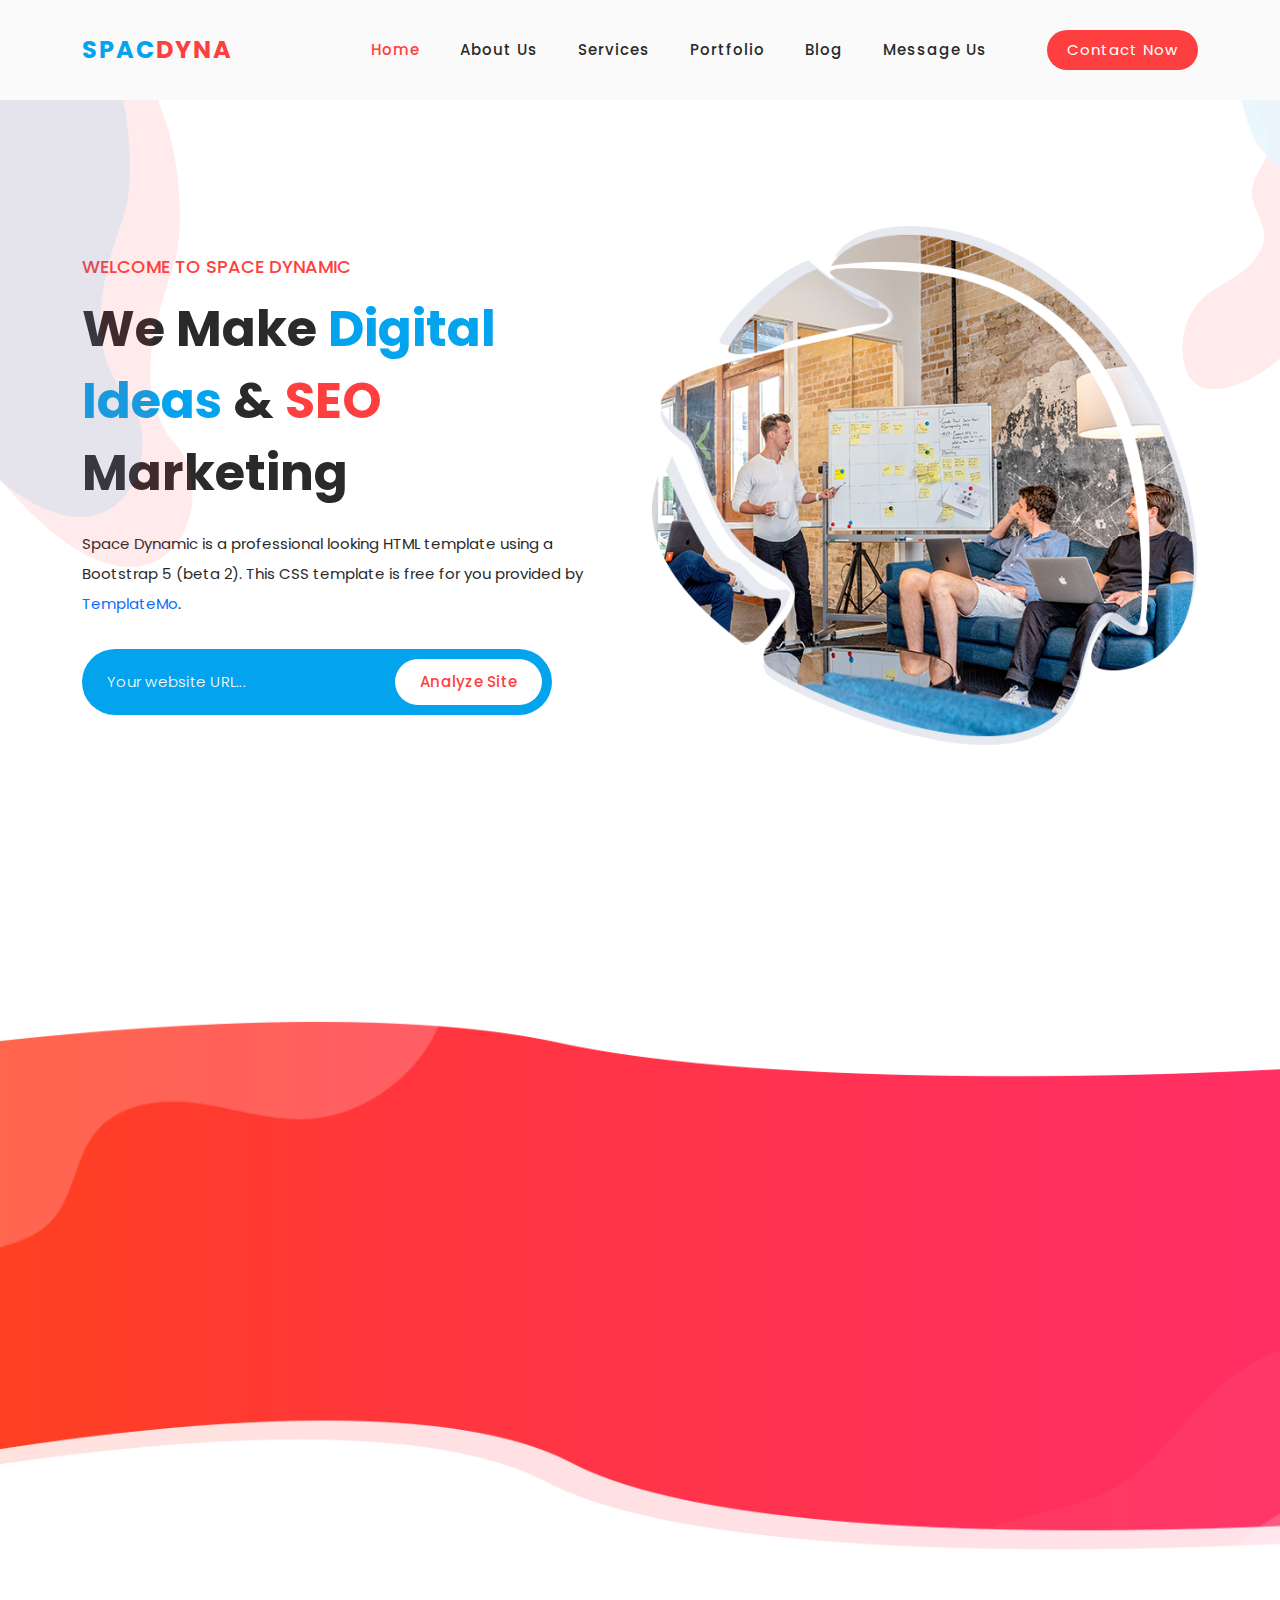
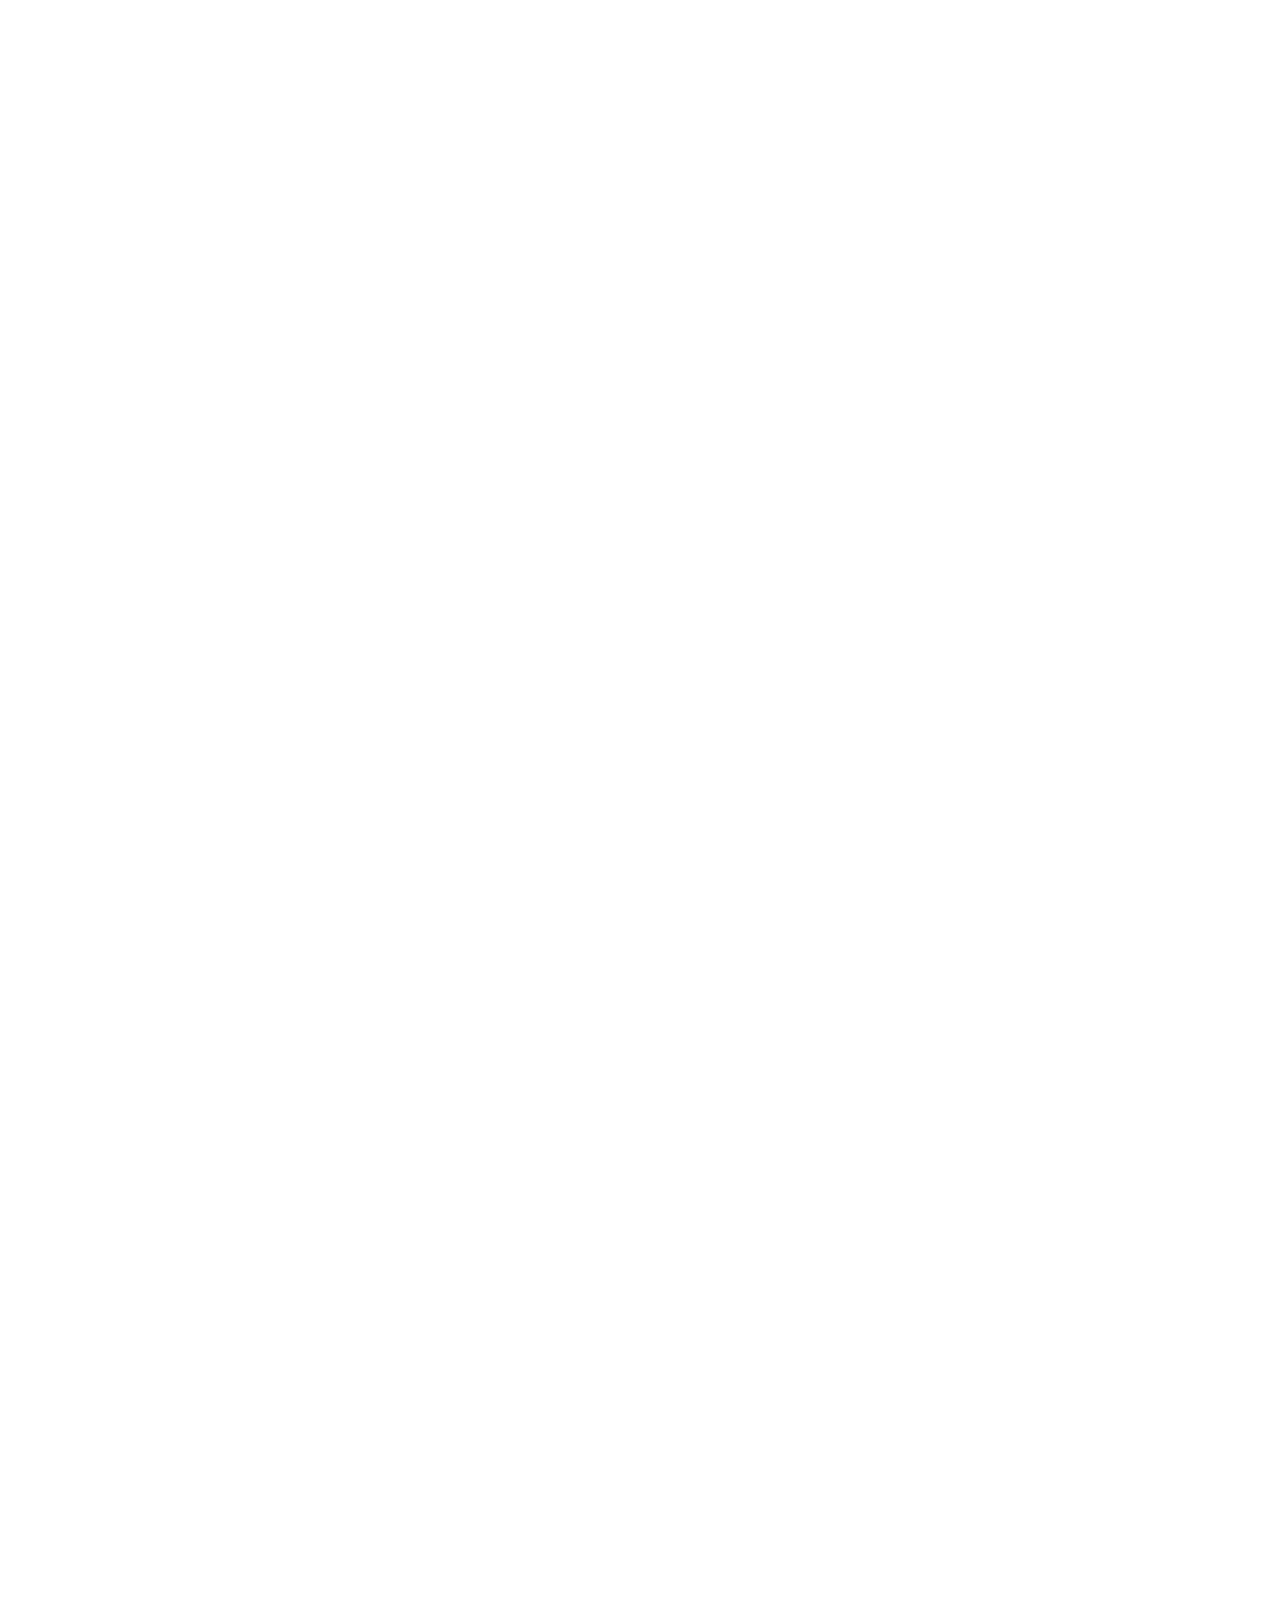
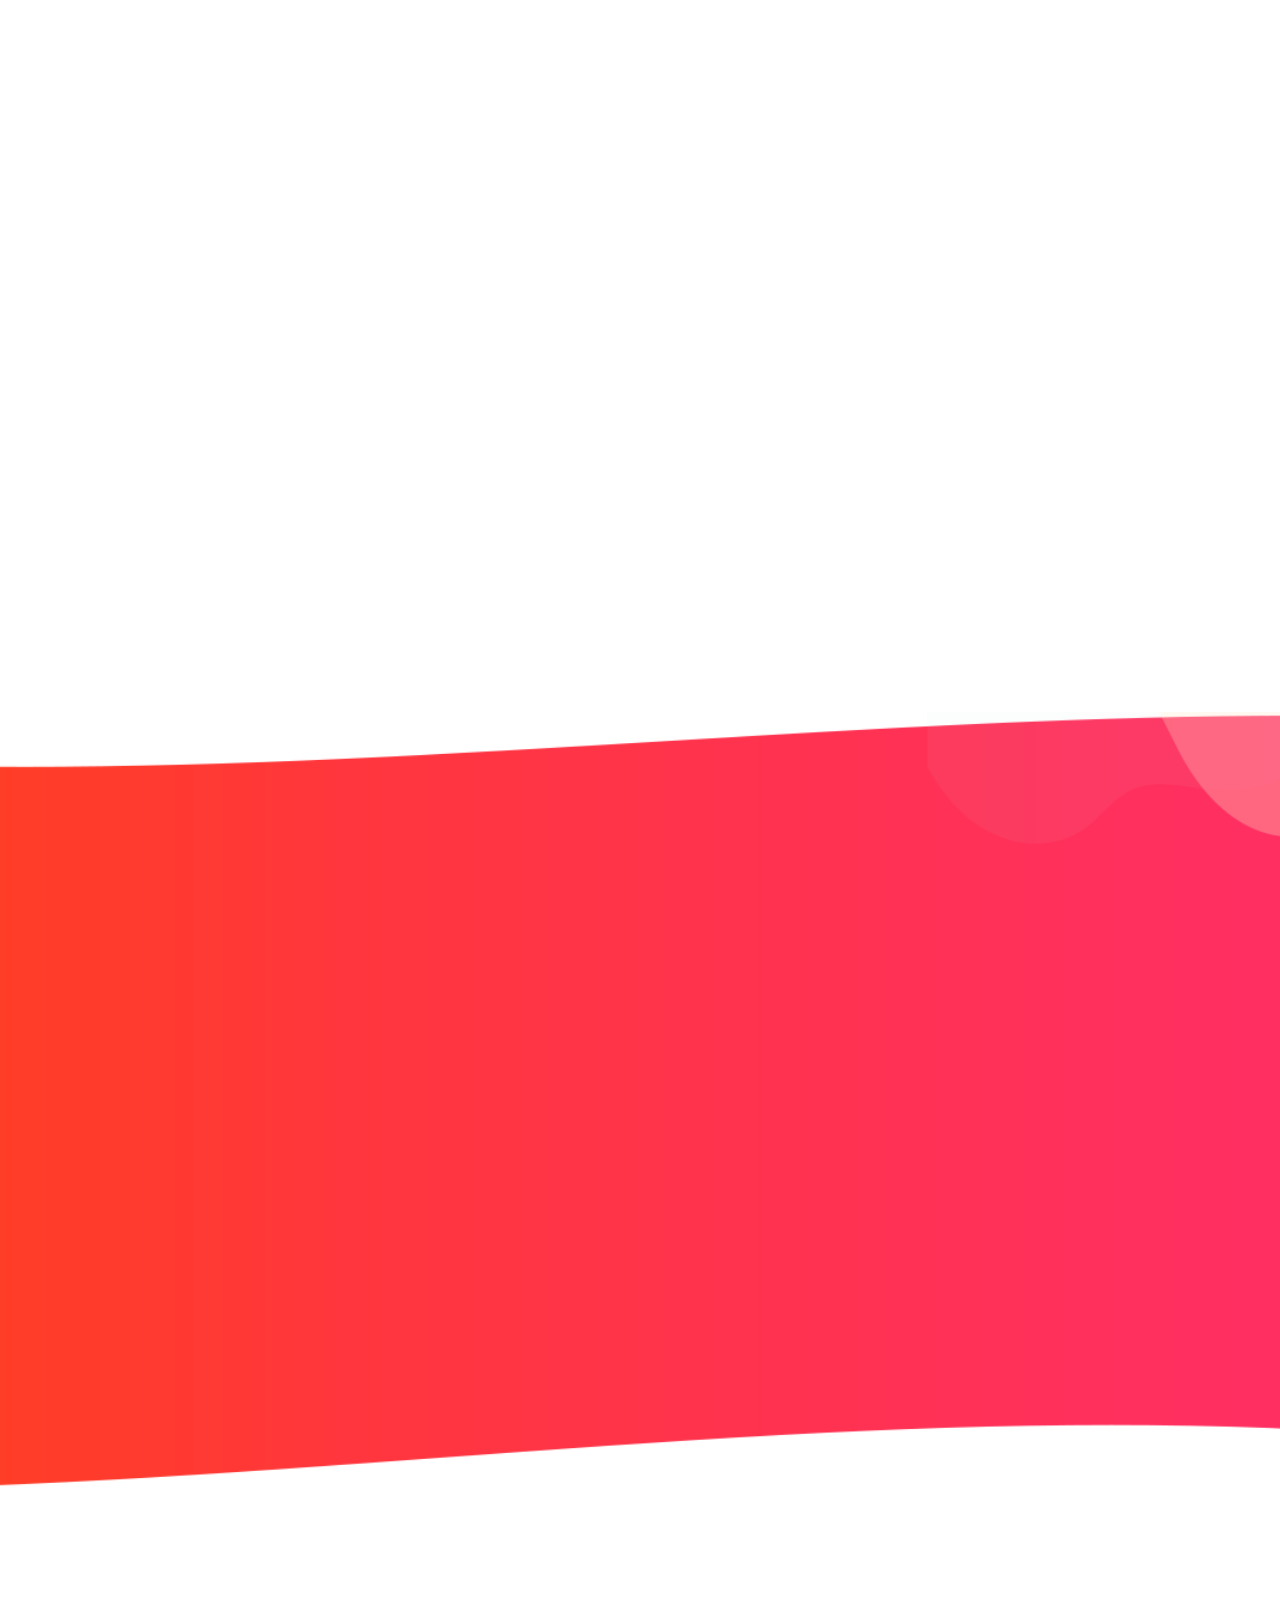
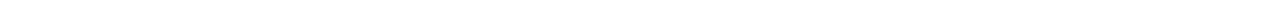
==== index.html @ e261e2b7 "ok not bad" ====
<!DOCTYPE html>
<html lang="en">

  <head>

    <meta charset="UTF-8">
    <meta name="viewport" content="width=device-width, initial-scale=1, shrink-to-fit=no">
    <meta name="description" content="">
    <meta name="author" content="">
    <link rel="preconnect" href="https://fonts.gstatic.com">
    <link href="https://fonts.googleapis.com/css2?family=Poppins:wght@100;200;300;400;500;600;700;800;900&display=swap" rel="stylesheet">

    <title>Space Dynamic - SEO HTML5 Template</title>

    <!-- Bootstrap core CSS -->
    <link href="vendor/bootstrap/css/bootstrap.min.css" rel="stylesheet">

    <!-- Additional CSS Files -->
    <link rel="stylesheet" href="assets/css/fontawesome.css">
    <link rel="stylesheet" href="assets/css/templatemo-space-dynamic.css">
    <link rel="stylesheet" href="assets/css/animated.css">
    <link rel="stylesheet" href="assets/css/owl.css">
<!--
    
TemplateMo 562 Space Dynamic

https://templatemo.com/tm-562-space-dynamic

-->
  </head>

<body>

  <!-- ***** Preloader Start ***** -->
  <div id="js-preloader" class="js-preloader">
    <div class="preloader-inner">
      <span class="dot"></span>
      <div class="dots">
        <span></span>
        <span></span>
        <span></span>
      </div>
    </div>
  </div>
  <!-- ***** Preloader End ***** -->

  <!-- ***** Header Area Start ***** -->
  <header class="header-area header-sticky wow slideInDown" data-wow-duration="0.75s" data-wow-delay="0s">
    <div class="container">
      <div class="row">
        <div class="col-12">
          <nav class="main-nav">
            <!-- ***** Logo Start ***** -->
            <a href="index.html" class="logo">
              <h4>Spac<span>Dyna</span></h4>
            </a>
            <!-- ***** Logo End ***** -->
            <!-- ***** Menu Start ***** -->
            <ul class="nav">
              <li class="scroll-to-section"><a href="#top" class="active">Home</a></li>
              <li class="scroll-to-section"><a href="#about">About Us</a></li>
              <li class="scroll-to-section"><a href="#services">Services</a></li>
              <li class="scroll-to-section"><a href="#portfolio">Portfolio</a></li>
              <li class="scroll-to-section"><a href="#blog">Blog</a></li> 
              <li class="scroll-to-section"><a href="#contact">Message Us</a></li> 
              <li class="scroll-to-section"><div class="main-red-button"><a href="#contact">Contact Now</a></div></li> 
            </ul>        
            <a class='menu-trigger'>
                <span>Menu</span>
            </a>
            <!-- ***** Menu End ***** -->
          </nav>
        </div>
      </div>
    </div>
  </header>
  <!-- ***** Header Area End ***** -->

  <div class="main-banner wow fadeIn" id="top" data-wow-duration="1s" data-wow-delay="0.5s">
    <div class="container">
      <div class="row">
        <div class="col-lg-12">
          <div class="row">
            <div class="col-lg-6 align-self-center">
              <div class="left-content header-text wow fadeInLeft" data-wow-duration="1s" data-wow-delay="1s">
                <h6>Welcome to Space Dynamic</h6>
                <h2>We Make <em>Digital Ideas</em> &amp; <span>SEO</span> Marketing</h2>
                <p>Space Dynamic is a professional looking HTML template using a Bootstrap 5 (beta 2). This CSS template is free for you provided by <a rel="nofollow" href="https://templatemo.com/page/1" target="_parent">TemplateMo</a>.</p>
                <form id="search" action="#" method="GET">
                  <fieldset>
                    <input type="address" name="address" class="email" placeholder="Your website URL..." autocomplete="on" required>
                  </fieldset>
                  <fieldset>
                    <button type="submit" class="main-button">Analyze Site</button>
                  </fieldset>
                </form>
              </div>
            </div>
            <div class="col-lg-6">
              <div class="right-image wow fadeInRight" data-wow-duration="1s" data-wow-delay="0.5s">
                <img src="assets/images/banner-right-image.png" alt="team meeting">
              </div>
            </div>
          </div>
        </div>
      </div>
    </div>
  </div>

  <div id="about" class="about-us section">
    <div class="container">
      <div class="row">
        <div class="col-lg-4">
          <div class="left-image wow fadeIn" data-wow-duration="1s" data-wow-delay="0.2s">
            <img src="assets/images/about-left-image.png" alt="person graphic">
          </div>
        </div>
        <div class="col-lg-8 align-self-center">
          <div class="services">
            <div class="row">
              <div class="col-lg-6">
                <div class="item wow fadeIn" data-wow-duration="1s" data-wow-delay="0.5s">
                  <div class="icon">
                    <img src="assets/images/service-icon-01.png" alt="reporting">
                  </div>
                  <div class="right-text">
                    <h4>Data Analysis</h4>
                    <p>Lorem ipsum dolor sit amet, ctetur aoi adipiscing eliter</p>
                  </div>
                </div>
              </div>
              <div class="col-lg-6">
                <div class="item wow fadeIn" data-wow-duration="1s" data-wow-delay="0.7s">
                  <div class="icon">
                    <img src="assets/images/service-icon-02.png" alt="">
                  </div>
                  <div class="right-text">
                    <h4>Data Reporting</h4>
                    <p>Lorem ipsum dolor sit amet, ctetur aoi adipiscing eliter</p>
                  </div>
                </div>
              </div>
              <div class="col-lg-6">
                <div class="item wow fadeIn" data-wow-duration="1s" data-wow-delay="0.9s">
                  <div class="icon">
                    <img src="assets/images/service-icon-03.png" alt="">
                  </div>
                  <div class="right-text">
                    <h4>Web Analytics</h4>
                    <p>Lorem ipsum dolor sit amet, ctetur aoi adipiscing eliter</p>
                  </div>
                </div>
              </div>
              <div class="col-lg-6">
                <div class="item wow fadeIn" data-wow-duration="1s" data-wow-delay="1.1s">
                  <div class="icon">
                    <img src="assets/images/service-icon-04.png" alt="">
                  </div>
                  <div class="right-text">
                    <h4>SEO Suggestions</h4>
                    <p>Lorem ipsum dolor sit amet, ctetur aoi adipiscing eliter</p>
                  </div>
                </div>
              </div>
            </div>
          </div>
        </div>
      </div>
    </div>
  </div>

  <div id="services" class="our-services section">
    <div class="container">
      <div class="row">
        <div class="col-lg-6 align-self-center  wow fadeInLeft" data-wow-duration="1s" data-wow-delay="0.2s">
          <div class="left-image">
            <img src="assets/images/services-left-image.png" alt="">
          </div>
        </div>
        <div class="col-lg-6 wow fadeInRight" data-wow-duration="1s" data-wow-delay="0.2s">
          <div class="section-heading">
            <h2>Grow your website with our <em>SEO</em> service &amp; <span>Project</span> Ideas</h2>
            <p>Space Dynamic HTML5 template is free to use for your website projects. However, you are not permitted to redistribute the template ZIP file on any CSS template collection websites. Please contact us for more information. Thank you for your kind cooperation.</p>
          </div>
          <div class="row">
            <div class="col-lg-12">
              <div class="first-bar progress-skill-bar">
                <h4>Website Analysis</h4>
                <span>84%</span>
                <div class="filled-bar"></div>
                <div class="full-bar"></div>
              </div>
            </div>
            <div class="col-lg-12">
              <div class="second-bar progress-skill-bar">
                <h4>SEO Reports</h4>
                <span>88%</span>
                <div class="filled-bar"></div>
                <div class="full-bar"></div>
              </div>
            </div>
            <div class="col-lg-12">
              <div class="third-bar progress-skill-bar">
                <h4>Page Optimizations</h4>
                <span>94%</span>
                <div class="filled-bar"></div>
                <div class="full-bar"></div>
              </div>
            </div>
          </div>
        </div>
      </div>
    </div>
  </div>

  <div id="portfolio" class="our-portfolio section">
    <div class="container">
      <div class="row">
        <div class="col-lg-6 offset-lg-3">
          <div class="section-heading  wow bounceIn" data-wow-duration="1s" data-wow-delay="0.2s">
            <h2>See What Our Agency <em>Offers</em> &amp; What We <span>Provide</span></h2>
          </div>
        </div>
      </div>
      <div class="row">
        <div class="col-lg-3 col-sm-6">
          <a href="#">
            <div class="item wow bounceInUp" data-wow-duration="1s" data-wow-delay="0.3s">
              <div class="hidden-content">
                <h4>SEO Analysis</h4>
                <p>Lorem ipsum dolor sit ameti ctetur aoi adipiscing eto.</p>
              </div>
              <div class="showed-content">
                <img src="assets/images/portfolio-image.png" alt="">
              </div>
            </div>
          </a>
        </div>
        <div class="col-lg-3 col-sm-6">
          <a href="#">
            <div class="item wow bounceInUp" data-wow-duration="1s" data-wow-delay="0.4s">
              <div class="hidden-content">
                <h4>Website Reporting</h4>
                <p>Lorem ipsum dolor sit ameti ctetur aoi adipiscing eto.</p>
              </div>
              <div class="showed-content">
                <img src="assets/images/portfolio-image.png" alt="">
              </div>
            </div>
          </a>
        </div>
        <div class="col-lg-3 col-sm-6">
          <a href="#">
            <div class="item wow bounceInUp" data-wow-duration="1s" data-wow-delay="0.5s">
              <div class="hidden-content">
                <h4>Performance Tests</h4>
                <p>Lorem ipsum dolor sit ameti ctetur aoi adipiscing eto.</p>
              </div>
              <div class="showed-content">
                <img src="assets/images/portfolio-image.png" alt="">
              </div>
            </div>
          </a>
        </div>
        <div class="col-lg-3 col-sm-6">
          <a href="#">
            <div class="item wow bounceInUp" data-wow-duration="1s" data-wow-delay="0.6s">
              <div class="hidden-content">
                <h4>Data Analysis</h4>
                <p>Lorem ipsum dolor sit ameti ctetur aoi adipiscing eto.</p>
              </div>
              <div class="showed-content">
                <img src="assets/images/portfolio-image.png" alt="">
              </div>
            </div>
          </a>
        </div>
      </div>
    </div>
  </div>

  <div id="blog" class="our-blog section">
    <div class="container">
      <div class="row">
        <div class="col-lg-6 wow fadeInDown" data-wow-duration="1s" data-wow-delay="0.25s">
          <div class="section-heading">
            <h2>Check Out What Is <em>Trending</em> In Our Latest <span>News</span></h2>
          </div>
        </div>
        <div class="col-lg-6 wow fadeInDown" data-wow-duration="1s" data-wow-delay="0.25s">
          <div class="top-dec">
            <img src="assets/images/blog-dec.png" alt="">
          </div>
        </div>
      </div>
      <div class="row">
        <div class="col-lg-6 wow fadeInUp" data-wow-duration="1s" data-wow-delay="0.25s">
          <div class="left-image">
            <a href="#"><img src="assets/images/big-blog-thumb.jpg" alt="Workspace Desktop"></a>
            <div class="info">
              <div class="inner-content">
                <ul>
                  <li><i class="fa fa-calendar"></i> 24 Mar 2021</li>
                  <li><i class="fa fa-users"></i> TemplateMo</li>
                  <li><i class="fa fa-folder"></i> Branding</li>
                </ul>
                <a href="#"><h4>SEO Agency &amp; Digital Marketing</h4></a>
                <p>Lorem ipsum dolor sit amet, consectetur and sed doer ket eismod tempor incididunt ut labore et dolore magna...</p>
                <div class="main-blue-button">
                  <a href="#">Discover More</a>
                </div>
              </div>
            </div>
          </div>
        </div>
        <div class="col-lg-6 wow fadeInUp" data-wow-duration="1s" data-wow-delay="0.25s">
          <div class="right-list">
            <ul>
              <li>
                <div class="left-content align-self-center">
                  <span><i class="fa fa-calendar"></i> 18 Mar 2021</span>
                  <a href="#"><h4>New Websites &amp; Backlinks</h4></a>
                  <p>Lorem ipsum dolor sit amsecteturii and sed doer ket eismod...</p>
                </div>
                <div class="right-image">
                  <a href="#"><img src="assets/images/blog-thumb-01.jpg" alt=""></a>
                </div>
              </li>
              <li>
                <div class="left-content align-self-center">
                  <span><i class="fa fa-calendar"></i> 14 Mar 2021</span>
                  <a href="#"><h4>SEO Analysis &amp; Content Ideas</h4></a>
                  <p>Lorem ipsum dolor sit amsecteturii and sed doer ket eismod...</p>
                </div>
                <div class="right-image">
                  <a href="#"><img src="assets/images/blog-thumb-01.jpg" alt=""></a>
                </div>
              </li>
              <li>
                <div class="left-content align-self-center">
                  <span><i class="fa fa-calendar"></i> 06 Mar 2021</span>
                  <a href="#"><h4>SEO Tips &amp; Digital Marketing</h4></a>
                  <p>Lorem ipsum dolor sit amsecteturii and sed doer ket eismod...</p>
                </div>
                <div class="right-image">
                  <a href="#"><img src="assets/images/blog-thumb-01.jpg" alt=""></a>
                </div>
              </li>
            </ul>
          </div>
        </div>
      </div>
    </div>
  </div>

  <div id="contact" class="contact-us section">
    <div class="container">
      <div class="row">
        <div class="col-lg-6 align-self-center wow fadeInLeft" data-wow-duration="0.5s" data-wow-delay="0.25s">
          <div class="section-heading">
            <h2>Feel Free To Send Us a Message About Your Website Needs</h2>
            <p>Lorem ipsum dolor sit amet, consectetur adipiscing elit, sed doer ket eismod tempor incididunt ut labore et dolores</p>
            <div class="phone-info">
              <h4>For any enquiry, Call Us: <span><i class="fa fa-phone"></i> <a href="#">010-020-0340</a></span></h4>
            </div>
          </div>
        </div>
        <div class="col-lg-6 wow fadeInRight" data-wow-duration="0.5s" data-wow-delay="0.25s">
          <form id="contact" action="" method="post">
            <div class="row">
              <div class="col-lg-6">
                <fieldset>
                  <input type="name" name="name" id="name" placeholder="Name" autocomplete="on" required>
                </fieldset>
              </div>
              <div class="col-lg-6">
                <fieldset>
                  <input type="surname" name="surname" id="surname" placeholder="Surname" autocomplete="on" required>
                </fieldset>
              </div>
              <div class="col-lg-12">
                <fieldset>
                  <input type="text" name="email" id="email" pattern="[^ @]*@[^ @]*" placeholder="Your Email" required="">
                </fieldset>
              </div>
              <div class="col-lg-12">
                <fieldset>
                  <textarea name="message" type="text" class="form-control" id="message" placeholder="Message" required=""></textarea>  
                </fieldset>
              </div>
              <div class="col-lg-12">
                <fieldset>
                  <button type="submit" id="form-submit" class="main-button ">Send Message</button>
                </fieldset>
              </div>
            </div>
            <div class="contact-dec">
              <img src="assets/images/contact-decoration.png" alt="">
            </div>
          </form>
        </div>
      </div>
    </div>
  </div>

  <footer>
    <div class="container">
      <div class="row">
        <div class="col-lg-12 wow fadeIn" data-wow-duration="1s" data-wow-delay="0.25s">
          <p>© Copyright 2021 Space Dynamic Co. All Rights Reserved. 
          
          <br>Design: <a rel="nofollow" href="https://templatemo.com">TemplateMo</a></p>
        </div>
      </div>
    </div>
  </footer>
  <!-- Scripts -->
  <script src="vendor/jquery/jquery.min.js"></script>
  <script src="vendor/bootstrap/js/bootstrap.bundle.min.js"></script>
  <script src="assets/js/owl-carousel.js"></script>
  <script src="assets/js/animation.js"></script>
  <script src="assets/js/imagesloaded.js"></script>
  <script src="assets/js/templatemo-custom.js"></script>

</body>
</html>
---- assets/css/templatemo-space-dynamic.css ----
/* 

TemplateMo 562 Space Dynamic

https://templatemo.com/tm-562-space-dynamic

*/

/* ---------------------------------------------
Table of contents
------------------------------------------------
01. font & reset css
02. reset
03. global styles
04. header
05. banner
06. features
07. testimonials
08. contact
09. footer
10. preloader
11. search
12. portfolio

--------------------------------------------- */
/* 
---------------------------------------------
font & reset css
--------------------------------------------- 
*/
@import url('https://fonts.googleapis.com/css2?family=Poppins:wght@100;200;300;400;500;600;700;800;900&display=swap');
/* 
---------------------------------------------
reset
--------------------------------------------- 
*/
html, body, div, span, applet, object, iframe, h1, h2, h3, h4, h5, h6, p, blockquote, div
pre, a, abbr, acronym, address, big, cite, code, del, dfn, em, font, img, ins, kbd, q,
s, samp, small, strike, strong, sub, sup, tt, var, b, u, i, center, dl, dt, dd, ol, ul, li,
figure, header, nav, section, article, aside, footer, figcaption {
  margin: 0;
  padding: 0;
  border: 0;
  outline: 0;
}

/* clear fix */
.grid:after {
  content: '';
  display: block;
  clear: both;
}

/* ---- .grid-item ---- */

.grid-sizer,
.grid-item {
  width: 50%;
}

.grid-item {
  float: left;
}

.grid-item img {
  display: block;
  max-width: 100%;
}

.clearfix:after {
  content: ".";
  display: block;
  clear: both;
  visibility: hidden;
  line-height: 0;
  height: 0;
}

.clearfix {
  display: inline-block;
}

html[xmlns] .clearfix {
  display: block;
}

* html .clearfix {
  height: 1%;
}

ul, li {
  padding: 0;
  margin: 0;
  list-style: none;
}

header, nav, section, article, aside, footer, hgroup {
  display: block;
}

* {
  box-sizing: border-box;
}

html, body {
  font-family: 'Poppins', sans-serif;
  font-weight: 400;
  background-color: #fff;
  -ms-text-size-adjust: 100%;
  -webkit-font-smoothing: antialiased;
  -moz-osx-font-smoothing: grayscale;
}

a {
  text-decoration: none !important;
}

h1, h2, h3, h4, h5, h6 {
  margin-top: 0px;
  margin-bottom: 0px;
}

ul {
  margin-bottom: 0px;
}

p {
  font-size: 15px;
  line-height: 30px;
  color: #2a2a2a;
}

img {
  width: 100%;
  overflow: hidden;
}

/* 
---------------------------------------------
global styles
--------------------------------------------- 
*/
html,
body {
  background: #fff;
  font-family: 'Poppins', sans-serif;
}

::selection {
  background: #03a4ed;
  color: #fff;
}

::-moz-selection {
  background: #03a4ed;
  color: #fff;
}

@media (max-width: 991px) {
  html, body {
    overflow-x: hidden;
  }
  .mobile-top-fix {
    margin-top: 30px;
    margin-bottom: 0px;
  }
  .mobile-bottom-fix {
    margin-bottom: 30px;
  }
  .mobile-bottom-fix-big {
    margin-bottom: 60px;
  }
}

.page-section {
  margin-top: 120px;
}

.section-heading h2 {
  font-size: 30px;
  text-transform: capitalize;
  color: #2a2a2a;
  font-weight: 700;
  letter-spacing: 0.25px;
  position: relative;
  z-index: 2;
  line-height: 44px;
}

.section-heading h2 em {
  font-style: normal;
  color: #03a4ed;
}

.section-heading h2 span {
  color: #fe3f40;
}

.main-blue-button a {
  display: inline-block;
  background-color: #03a4ed;
  font-size: 15px;
  font-weight: 400;
  color: #fff;
  text-transform: capitalize;
  padding: 12px 25px;
  border-radius: 23px;
  letter-spacing: 0.25px;
}

.main-red-button a {
  display: inline-block;
  background-color: #fe3f40;
  font-size: 15px;
  font-weight: 400;
  color: #fff;
  text-transform: capitalize;
  padding: 12px 25px;
  border-radius: 23px;
  letter-spacing: 0.25px;
}

.main-white-button a {
  display: inline-block;
  background-color: #fff;
  font-size: 15px;
  font-weight: 400;
  color: #fe3f40;
  text-transform: capitalize;
  padding: 12px 25px;
  border-radius: 23px;
  letter-spacing: 0.25px;
}

/* 
---------------------------------------------
header
--------------------------------------------- 
*/

.background-header {
  background-color: #fff!important;
  height: 80px!important;
  position: fixed!important;
  top: 0px;
  left: 0px;
  right: 0px;
  box-shadow: 0px 0px 10px rgba(0,0,0,0.15)!important;
}

.background-header .logo,
.background-header .main-nav .nav li a {
  color: #1e1e1e!important;
}

.background-header .main-nav .nav li:hover a {
  color: #fe3f40!important;
}

.background-header .nav li a.active {
  color: #fe3f40!important;
}

.header-area {
  background-color: #fafafa;
  position: absolute;
  top: 0px;
  left: 0px;
  right: 0px;
  z-index: 100;
  height: 100px;
  -webkit-transition: all .5s ease 0s;
  -moz-transition: all .5s ease 0s;
  -o-transition: all .5s ease 0s;
  transition: all .5s ease 0s;
}

.header-area .main-nav {
  min-height: 80px;
  background: transparent;
}

.header-area .main-nav .logo {
  line-height: 100px;
  color: #fff;
  font-size: 24px;
  font-weight: 700;
  text-transform: uppercase;
  letter-spacing: 2px;
  float: left;
  -webkit-transition: all 0.3s ease 0s;
  -moz-transition: all 0.3s ease 0s;
  -o-transition: all 0.3s ease 0s;
  transition: all 0.3s ease 0s;
}

.header-area .main-nav .logo h4 {
    font-size: 24px;
    font-weight: 700;
    text-transform: uppercase;
    color: #03a4ed;
    line-height: 100px;
    float: left;
    -webkit-transition: all 0.3s ease 0s;
    -moz-transition: all 0.3s ease 0s;
    -o-transition: all 0.3s ease 0s;
    transition: all 0.3s ease 0s;
}

.logo h4 span {
  color: #fe3f40;
}

.background-header .main-nav .logo h4 {
  line-height: 80px;
}

.background-header .main-nav .nav {
  margin-top: 20px !important;
}

.header-area .main-nav .nav {
  float: right;
  margin-top: 30px;
  margin-right: 0px;
  background-color: transparent;
  -webkit-transition: all 0.3s ease 0s;
  -moz-transition: all 0.3s ease 0s;
  -o-transition: all 0.3s ease 0s;
  transition: all 0.3s ease 0s;
  position: relative;
  z-index: 999;
}

.header-area .main-nav .nav li {
  padding-left: 20px;
  padding-right: 20px;
}

.header-area .main-nav .nav li:last-child {
  padding-right: 0px;
  padding-left: 40px;
}

.header-area .main-nav .nav li:last-child a ,
.background-header .main-nav .nav li:last-child a {
  color: #fff !important;
  padding: 0px 20px;
  font-weight: 400;
}

.header-area .main-nav .nav li:last-child a:hover,
.header-area .main-nav .nav li:last-child a.active {
  color: #fff !important;
}

.header-area .main-nav .nav li a {
  display: block;
  font-weight: 500;
  font-size: 15px;
  color: #2a2a2a;
  text-transform: capitalize;
  -webkit-transition: all 0.3s ease 0s;
  -moz-transition: all 0.3s ease 0s;
  -o-transition: all 0.3s ease 0s;
  transition: all 0.3s ease 0s;
  height: 40px;
  line-height: 40px;
  border: transparent;
  letter-spacing: 1px;
}

.header-area .main-nav .nav li a {
  color: #2a2a2a;
}

.header-area .main-nav .nav li:hover a,
.header-area .main-nav .nav li a.active {
  color: #fe3f40!important;
}

.background-header .main-nav .nav li:hover a,
.background-header .main-nav .nav li a.active {
  color: #fe3f40!important;
  opacity: 1;
}

.header-area .main-nav .nav li:last-child a:hover ,
.background-header .main-nav .nav li:last-child a:hover {
  background-color: #03a4ed;
}

.header-area .main-nav .nav li.submenu {
  position: relative;
  padding-right: 30px;
}

.header-area .main-nav .nav li.submenu:after {
  font-family: FontAwesome;
  content: "\f107";
  font-size: 12px;
  color: #2a2a2a;
  position: absolute;
  right: 18px;
  top: 12px;
}

.background-header .main-nav .nav li.submenu:after {
  color: #2a2a2a;
}

.header-area .main-nav .nav li.submenu ul {
  position: absolute;
  width: 200px;
  box-shadow: 0 2px 28px 0 rgba(0, 0, 0, 0.06);
  overflow: hidden;
  top: 50px;
  opacity: 0;
  transform: translateY(+2em);
  visibility: hidden;
  z-index: -1;
  transition: all 0.3s ease-in-out 0s, visibility 0s linear 0.3s, z-index 0s linear 0.01s;
}

.header-area .main-nav .nav li.submenu ul li {
  margin-left: 0px;
  padding-left: 0px;
  padding-right: 0px;
}

.header-area .main-nav .nav li.submenu ul li a {
  opacity: 1;
  display: block;
  background: #f7f7f7;
  color: #2a2a2a!important;
  padding-left: 20px;
  height: 40px;
  line-height: 40px;
  -webkit-transition: all 0.3s ease 0s;
  -moz-transition: all 0.3s ease 0s;
  -o-transition: all 0.3s ease 0s;
  transition: all 0.3s ease 0s;
  position: relative;
  font-size: 13px;
  font-weight: 400;
  border-bottom: 1px solid #eee;
}

.header-area .main-nav .nav li.submenu ul li a:hover {
  background: #fff;
  color: #fe3f40!important;
  padding-left: 25px;
}

.header-area .main-nav .nav li.submenu ul li a:hover:before {
  width: 3px;
}

.header-area .main-nav .nav li.submenu:hover ul {
  visibility: visible;
  opacity: 1;
  z-index: 1;
  transform: translateY(0%);
  transition-delay: 0s, 0s, 0.3s;
}

.header-area .main-nav .menu-trigger {
  cursor: pointer;
  display: block;
  position: absolute;
  top: 33px;
  width: 32px;
  height: 40px;
  text-indent: -9999em;
  z-index: 99;
  right: 40px;
  display: none;
}

.background-header .main-nav .menu-trigger {
  top: 23px;
}

.header-area .main-nav .menu-trigger span,
.header-area .main-nav .menu-trigger span:before,
.header-area .main-nav .menu-trigger span:after {
  -moz-transition: all 0.4s;
  -o-transition: all 0.4s;
  -webkit-transition: all 0.4s;
  transition: all 0.4s;
  background-color: #1e1e1e;
  display: block;
  position: absolute;
  width: 30px;
  height: 2px;
  left: 0;
}

.background-header .main-nav .menu-trigger span,
.background-header .main-nav .menu-trigger span:before,
.background-header .main-nav .menu-trigger span:after {
  background-color: #1e1e1e;
}

.header-area .main-nav .menu-trigger span:before,
.header-area .main-nav .menu-trigger span:after {
  -moz-transition: all 0.4s;
  -o-transition: all 0.4s;
  -webkit-transition: all 0.4s;
  transition: all 0.4s;
  background-color: #1e1e1e;
  display: block;
  position: absolute;
  width: 30px;
  height: 2px;
  left: 0;
  width: 75%;
}

.background-header .main-nav .menu-trigger span:before,
.background-header .main-nav .menu-trigger span:after {
  background-color: #1e1e1e;
}

.header-area .main-nav .menu-trigger span:before,
.header-area .main-nav .menu-trigger span:after {
  content: "";
}

.header-area .main-nav .menu-trigger span {
  top: 16px;
}

.header-area .main-nav .menu-trigger span:before {
  -moz-transform-origin: 33% 100%;
  -ms-transform-origin: 33% 100%;
  -webkit-transform-origin: 33% 100%;
  transform-origin: 33% 100%;
  top: -10px;
  z-index: 10;
}

.header-area .main-nav .menu-trigger span:after {
  -moz-transform-origin: 33% 0;
  -ms-transform-origin: 33% 0;
  -webkit-transform-origin: 33% 0;
  transform-origin: 33% 0;
  top: 10px;
}

.header-area .main-nav .menu-trigger.active span,
.header-area .main-nav .menu-trigger.active span:before,
.header-area .main-nav .menu-trigger.active span:after {
  background-color: transparent;
  width: 100%;
}

.header-area .main-nav .menu-trigger.active span:before {
  -moz-transform: translateY(6px) translateX(1px) rotate(45deg);
  -ms-transform: translateY(6px) translateX(1px) rotate(45deg);
  -webkit-transform: translateY(6px) translateX(1px) rotate(45deg);
  transform: translateY(6px) translateX(1px) rotate(45deg);
  background-color: #1e1e1e;
}

.background-header .main-nav .menu-trigger.active span:before {
  background-color: #1e1e1e;
}

.header-area .main-nav .menu-trigger.active span:after {
  -moz-transform: translateY(-6px) translateX(1px) rotate(-45deg);
  -ms-transform: translateY(-6px) translateX(1px) rotate(-45deg);
  -webkit-transform: translateY(-6px) translateX(1px) rotate(-45deg);
  transform: translateY(-6px) translateX(1px) rotate(-45deg);
  background-color: #1e1e1e;
}

.background-header .main-nav .menu-trigger.active span:after {
  background-color: #1e1e1e;
}

.header-area.header-sticky {
  min-height: 80px;
}

.header-area .nav {
  margin-top: 30px;
}

.header-area.header-sticky .nav li a.active {
  color: #fe3f40;
}

@media (max-width: 1200px) {
  .header-area .main-nav .nav li {
    padding-left: 12px;
    padding-right: 12px;
  }
  .header-area .main-nav:before {
    display: none;
  }
}

@media (max-width: 992px) {
  .header-area .main-nav .nav li:last-child  ,
  .background-header .main-nav .nav li:last-child {
    display: none;
  }
  .header-area .main-nav .nav li:nth-child(6),
  .background-header .main-nav .nav li:nth-child(6) {
    padding-right: 0px;
  }
}

@media (max-width: 767px) {
  .background-header .main-nav .nav {
    margin-top: 80px !important;
  }
  .header-area .main-nav .logo {
    color: #1e1e1e;
  }
  .header-area.header-sticky .nav li a:hover,
  .header-area.header-sticky .nav li a.active {
    color: #fe3f40!important;
    opacity: 1;
  }
  .header-area.header-sticky .nav li.search-icon a {
    width: 100%;
  }
  .header-area {
    background-color: #f7f7f7;
    padding: 0px 15px;
    height: 100px;
    box-shadow: none;
    text-align: center;
  }
  .header-area .container {
    padding: 0px;
  }
  .header-area .logo {
    margin-left: 30px;
  }
  .header-area .menu-trigger {
    display: block !important;
  }
  .header-area .main-nav {
    overflow: hidden;
  }
  .header-area .main-nav .nav {
    float: none;
    width: 100%;
    display: none;
    -webkit-transition: all 0s ease 0s;
    -moz-transition: all 0s ease 0s;
    -o-transition: all 0s ease 0s;
    transition: all 0s ease 0s;
    margin-left: 0px;
  }
  .background-header .nav {
    margin-top: 80px;
  }
  .header-area .main-nav .nav li:first-child {
    border-top: 1px solid #eee;
  }
  .header-area.header-sticky .nav {
    margin-top: 100px;
  }
  .header-area .main-nav .nav li {
    width: 100%;
    background: #fff;
    border-bottom: 1px solid #e7e7e7;
    padding-left: 0px !important;
    padding-right: 0px !important;
  }
  .header-area .main-nav .nav li a {
    height: 50px !important;
    line-height: 50px !important;
    padding: 0px !important;
    border: none !important;
    background: #f7f7f7 !important;
    color: #191a20 !important;
  }
  .header-area .main-nav .nav li a:hover {
    background: #eee !important;
    color: #fe3f40!important;
  }
  .header-area .main-nav .nav li.submenu ul {
    position: relative;
    visibility: inherit;
    opacity: 1;
    z-index: 1;
    transform: translateY(0%);
    transition-delay: 0s, 0s, 0.3s;
    top: 0px;
    width: 100%;
    box-shadow: none;
    height: 0px;
  }
  .header-area .main-nav .nav li.submenu ul li a {
    font-size: 12px;
    font-weight: 400;
  }
  .header-area .main-nav .nav li.submenu ul li a:hover:before {
    width: 0px;
  }
  .header-area .main-nav .nav li.submenu ul.active {
    height: auto !important;
  }
  .header-area .main-nav .nav li.submenu:after {
    color: #3B566E;
    right: 25px;
    font-size: 14px;
    top: 15px;
  }
  .header-area .main-nav .nav li.submenu:hover ul, .header-area .main-nav .nav li.submenu:focus ul {
    height: 0px;
  }
}

@media (min-width: 767px) {
  .header-area .main-nav .nav {
    display: flex !important;
  }
}

/* 
---------------------------------------------
preloader
--------------------------------------------- 
*/

.js-preloader {
    position: fixed;
    top: 0;
    left: 0;
    right: 0;
    bottom: 0;
    background-color: #fff;
    display: -webkit-box;
    display: flex;
    -webkit-box-align: center;
    align-items: center;
    -webkit-box-pack: center;
    justify-content: center;
    opacity: 1;
    visibility: visible;
    z-index: 9999;
    -webkit-transition: opacity 0.25s ease;
    transition: opacity 0.25s ease;
}

.js-preloader.loaded {
    opacity: 0;
    visibility: hidden;
    pointer-events: none;
}

@-webkit-keyframes dot {
    50% {
        -webkit-transform: translateX(96px);
        transform: translateX(96px);
    }
}

@keyframes dot {
    50% {
        -webkit-transform: translateX(96px);
        transform: translateX(96px);
    }
}

@-webkit-keyframes dots {
    50% {
        -webkit-transform: translateX(-31px);
        transform: translateX(-31px);
    }
}

@keyframes dots {
    50% {
        -webkit-transform: translateX(-31px);
        transform: translateX(-31px);
    }
}

.preloader-inner {
    position: relative;
    width: 142px;
    height: 40px;
    background: #fff;
}

.preloader-inner .dot {
    position: absolute;
    width: 16px;
    height: 16px;
    top: 12px;
    left: 15px;
    background: #fe3f40;
    border-radius: 50%;
    -webkit-transform: translateX(0);
    transform: translateX(0);
    -webkit-animation: dot 2.8s infinite;
    animation: dot 2.8s infinite;
}

.preloader-inner .dots {
    -webkit-transform: translateX(0);
    transform: translateX(0);
    margin-top: 12px;
    margin-left: 31px;
    -webkit-animation: dots 2.8s infinite;
    animation: dots 2.8s infinite;
}

.preloader-inner .dots span {
    display: block;
    float: left;
    width: 16px;
    height: 16px;
    margin-left: 16px;
    background: #fe3f40;
    border-radius: 50%;
}



/* 
---------------------------------------------
Banner Style
--------------------------------------------- 
*/

.main-banner {
  background-repeat: no-repeat;
  background-position: center center;
  background-size: cover;
  padding: 226px 0px 120px 0px;
  position: relative;
  overflow: hidden;
}

.main-banner:after {
  content: '';
  background-image: url(../images/baner-dec-left.png);
  background-repeat: no-repeat;
  position: absolute;
  left: 0;
  top: 100px;
  width: 193px;
  height: 467px;
}

.main-banner:before {
  content: '';
  background-image: url(../images/baner-dec-right.png);
  background-repeat: no-repeat;
  position: absolute;
  right: 0;
  top: 100px;
  width: 98px;
  height: 290px;
}

.main-banner .left-content {
  margin-right: 45px;
}

.main-banner .left-content h6 {
  text-transform: uppercase;
  font-size: 18px;
  color: #fe3f40;
  margin-bottom: 15px;
}

.main-banner .left-content h2 {
  font-size: 50px;
  font-weight: 700;
  color: #2a2a2a;
  line-height: 72px;
}

.main-banner .left-content h2 em {
  color: #03a4ed;
  font-style: normal;
}

.main-banner .left-content h2 span {
  color: #fe3f40;
}

.main-banner .left-content p {
  margin: 20px 0px;
}

.main-banner .left-content form {
  margin-top: 30px;
  width: 470px;
  height: 66px;
  position: relative;
}

.main-banner .left-content form button {
  position: absolute;
  right: 10px;
  top: 10px;
  display: inline-block;
  background-color: #fff;
  font-size: 15px;
  font-weight: 500;
  color: #fe3f40;
  text-transform: capitalize;
  padding: 12px 25px;
  border-radius: 23px;
  letter-spacing: 0.25px;
  outline: none;
  border: none;
}

.main-banner .left-content form input {
  width: 470px;
  height: 66px;
  background-color: #03a4ed;
  border-radius: 33px;
  border: none;
  outline: none;
  padding: 0px 25px;
  color: #fff;
  letter-spacing: 0.25px;
  font-size: 15px;
  font-weight: 300;
}

.main-banner .left-content form input::placeholder {
  color: #fff;
}



/* 
---------------------------------------------
About Us Style
--------------------------------------------- 
*/

#about {
  margin-top: 120px;
}

.about-us {
  background-image: url(../images/about-bg.png);
  background-repeat: no-repeat;
  background-position: center center;
  background-size: cover;
  padding: 140px 0px 120px 0px;
}

.about-us .left-image {
  margin-right: 45px;
}

.about-us .services .item {
  margin-bottom: 30px;
}

.about-us .services .item .icon {
  float: left;
  margin-right: 25px;
}

.about-us .services .item .icon img {
  max-width: 70px;
}

.about-us .services .item h4 {
  color: #fff;
  font-size: 20px;
  font-weight: 700;
  margin-bottom: 12px;
}

.about-us .services .item p {
  color: #fff;
}


/* 
---------------------------------------------
Services Style
--------------------------------------------- 
*/

.our-services {
  margin-top: 0px;
  padding-top: 120px;
}

.our-services .left-image {
  margin-right: 45px;
}

.our-services .section-heading h2 {
  margin-right: 100px;
}

.our-services .section-heading p {
  margin-top: 30px;
  margin-bottom: 60px;
}

.our-services .progress-skill-bar {
  margin-bottom: 30px;
  position: relative;
  width: 100%;
}

.our-services .progress-skill-bar span {
  position: absolute;
  top: 0;
  font-size: 18px;
  font-weight: 600;
  color: #03a4ed;
}

.our-services .first-bar span {
  left: 69%;
}

.our-services .second-bar span {
  left: 81%;
}

.our-services .third-bar span {
  left: 88%;
}

.our-services .progress-skill-bar h4 {
  font-size: 18px;
  font-weight: 700;
  color: #2a2a2a;
  margin-bottom: 14px;
}

.our-services .progress-skill-bar .full-bar {
  width: 100%;
  height: 6px;
  border-radius: 3px;
  background-color: #f7eff1;
  position: relative;
  z-index: 1;
}

.our-services .progress-skill-bar .filled-bar {
  background: rgb(255,77,30);
  background: linear-gradient(105deg, rgba(255,77,30,1) 0%, rgba(255,44,109,1) 100%);
  height: 6px;
  border-radius: 3px;
  margin-bottom: -6px;
  position: relative;
  z-index: 2;
}

.our-services .first-bar .filled-bar {
  width: 71%;
}

.our-services .second-bar .filled-bar {
  width: 83%;
}

.our-services .third-bar .filled-bar {
  width: 90%;
}


/* 
---------------------------------------------
Portfolio
--------------------------------------------- 
*/

.our-portfolio {
  padding-top: 120px;
  margin-top: 0px;
}

.our-portfolio .section-heading h2 {
  text-align: center;
  margin: 0px 90px 0px 90px;
  margin-bottom: 120px;
  position: relative;
  z-index: 1;
}

.our-portfolio .item {
  position: relative;
}

.our-portfolio .item:hover .hidden-content {
  top: -100px;
  opacity: 1;
  visibility: visible;
}

.our-portfolio .item:hover .showed-content {
  top: 90px;
}

.our-portfolio .hidden-content {
  background: rgb(255,77,30);
  background: linear-gradient(105deg, rgba(255,77,30,1) 0%, rgba(255,44,109,1) 100%);
  padding: 30px;
  border-radius: 20px;
  text-align: center;
  opacity: 0;
  top: 0;
  visibility: hidden;
  position: absolute;
  z-index: 2;
  transition: all 0.5s;
}

.our-portfolio .hidden-content:after {
  width: 20px;
  height: 20px;
  position: absolute;
  background: rgb(255,77,30);
  content: '';
  left: 50%;
  bottom: -8px;
  margin-left: -5px;
  transform: rotate(45deg);
  background: linear-gradient(105deg, rgba(255,52,69,1) 0%, rgba(255,51,78,1) 100%);
  z-index: -1;
}

.our-portfolio .hidden-content h4 {
  font-size: 20px;
  font-weight: 700;
  color: #fff;
  margin-bottom: 20px;
}

.our-portfolio .hidden-content p {
  color: #fff;
}

.our-portfolio .showed-content {
  top: 0px;
  position: relative;
  z-index: 3;
  background-color: #fff;
  text-align: center;
  padding: 50px;
  border-radius: 20px;
  box-shadow: 0px 0px 10px rgba(0,0,0,0.1);
  transition: all 0.5s;
}

.our-portfolio .showed-content img {
  max-width: 100px;
}


/* 
---------------------------------------------
Blog
--------------------------------------------- 
*/

.our-blog {
  position: relative;
  margin-top: 80px;
  padding-top: 120px;
}

.our-blog .section-heading h2 {
  margin-right: 180px;
}

.our-blog .top-dec {
  text-align: right;
  margin-top: -80px;
}

.our-blog .top-dec img {
  max-width: 270px;
}

.our-blog .left-image {
  position: relative;
}

.our-blog .left-image img {
  border-radius: 20px;
  box-shadow: 0px 0px 15px rgba(0,0,0,0.1);
}

.our-blog .left-image .info {
  position: relative;
}

.our-blog .left-image .info .inner-content {
  background-color: #fff;
  box-shadow: 0px 0px 15px rgba(0,0,0,0.1);
  border-radius: 20px;
  margin-right: 75px;
  position: absolute;
  margin-top: -100px;
  padding: 30px;
}

.our-blog .left-image ul li {
  display: inline-block;
  font-size: 15px;
  color: #afafaf;
  font-weight: 300;
  margin-right: 20px;
}

.our-blog .left-image ul li:last-child {
  margin-right: 0px;
}

.our-blog .left-image ul li i {
  color: #ff4d61;
  font-size: 16px;
  margin-right: 8px;
}

.our-blog .left-image h4 {
  font-size: 20px;
  font-weight: 700;
  color: #2a2a2a;
  margin: 20px 0px 15px 0px;
}

.our-blog .left-image .info .main-blue-button {
  position: absolute;
  bottom: -80px;
  left: 0;
}

.our-blog .right-list {
  margin-left: 30px;
}

.our-blog .right-list ul li {
  display: inline-flex;
  width: 100%;
  margin-bottom: 30px;
}

.our-blog .right-list .left-content {
  margin-right: 45px;
}

.our-blog .right-list .left-content span {
  font-size: 15px;
  color: #afafaf;
  font-weight: 300;
}

.our-blog .right-list .left-content span i {
  color: #ff4d61;
  font-size: 16px;
  margin-right: 8px;
}

.our-blog .right-list .left-content h4 {
  font-size: 20px;
  font-weight: 700;
  color: #2a2a2a;
  margin: 20px 0px 15px 0px;
}


.our-blog .right-list .right-image img {
  width: 250px;
  border-radius: 20px;
}


/* 
---------------------------------------------
contact
--------------------------------------------- 
*/

.contact-us {
  padding: 160px 0px;
  background-image: url(../images/contact-bg.png);
  background-repeat: no-repeat;
  background-position: center center;
  background-size: cover;
}

.contact-us .section-heading h2,
.contact-us .section-heading h2 em,
.contact-us .section-heading h2 span {
  color: #fff;
}

.contact-us .section-heading p {
  color: #fff;
  margin-top: 30px;
}

.phone-info {
  margin-top: 40px;
}

.phone-info h4 {
  font-size: 20px;
  font-weight: 700;
  color: #fff;
}

.phone-info h4 span i {
  width: 46px;
  height: 46px;
  display: inline-block;
  text-align: center;
  line-height: 46px;
  background-color: #fff;
  border-radius: 50%;
  color: #ff3b2c;
  font-size: 22px;
  margin-left: 30px;
  margin-right: 15px;
}

.phone-info h4 span a {
  color: #fff;
  font-size: 15px;
  font-weight: 400;
}

form#contact .contact-dec {
  position: absolute;
  right: -166px;
  bottom: 0;
}

form#contact .contact-dec img {
  max-width: 178px;
}

form#contact {
  margin-left: 30px;
  position: relative;
  background-color: #fff;
  padding: 60px 30px;
  border-radius: 20px;
}

form#contact input {
  width: 100%;
  height: 46px;
  border-radius: 33px;
  background-color: #d1f3ff;
  border: none;
  outline: none;
  font-size: 15px;
  font-weight: 300;
  color: #2a2a2a;
  padding: 0px 20px;
  margin-bottom: 20px;
}

form#contact input::placeholder {
  color: #2a2a2a;
}

form#contact textarea {
  width: 100%;
  min-width: 100%;
  max-width: 100%;
  max-height: 180px;
  min-height: 140px;
  height: 140px;
  border-radius: 20px;
  background-color: #d1f3ff;
  border: none;
  outline: none;
  font-size: 15px;
  font-weight: 300;
  color: #2a2a2a;
  padding: 15px 20px;
  margin-bottom: 20px;
}

form#contact textarea::placeholder {
  color: #2a2a2a;
}

form#contact button {
  display: inline-block;
  background-color: #03a4ed;
  font-size: 15px;
  font-weight: 400;
  color: #fff;
  text-transform: capitalize;
  padding: 12px 25px;
  border-radius: 23px;
  letter-spacing: 0.25px;
  border: none;
  outline: none;
  transition: all .3s;
}

form#contact button:hover {
  background-color: #fe3f40;
}


/* 
---------------------------------------------
Footer Style
--------------------------------------------- 
*/

footer p {
  text-align: center;
  margin: 30px 0px 45px 0px;
}

footer p a {
  color: #fe3f40;
}

/* 
---------------------------------------------
responsive
--------------------------------------------- 
*/

@media (max-width: 1645px) {
  form#contact .contact-dec {
    display: none;
  }
}

@media (max-width: 992px) {
  .main-banner {
    padding-top: 196px;
  }
  .main-banner .left-content {
    margin-right: 0px;
    text-align: center;
    margin-bottom: 45px;
  }
  .main-banner:after {
    top: 76px;
    z-index: -1;
  }
  .main-banner .left-content form,
  .main-banner .left-content form input {
    width: 100%!important;
  }
  #about {
    margin-top: 0px;
  }
  .about-us {
    position: relative;
    background-image: none;
    padding: 0px;
  }
  .about-us .left-image {
    margin-right: 0px;
    position: absolute;
    bottom: -220px;
    right: 0;
  }
  .about-us .services {
    text-align: center;
  }
  .about-us .services .item  {
    background: rgb(255,77,30);
    background: linear-gradient(105deg, rgba(255,77,30,1) 0%, rgba(255,44,109,1) 100%);
    padding: 30px;
    border-radius: 20px;
    display: inline-block;
  }
  .about-us .services .item .right-text {
    text-align: left;
  }
  .our-services {
    margin-top: 200px;
  }
  .our-services .left-image {
    margin-right: 0px;
    margin-bottom: 45px;
  }
  .our-services .section-heading h2,
  .our-services .section-heading p {
    margin-right: 0px;
    text-align: center;
  }
  .our-portfolio .section-heading h2 {
    margin: 0px 0px 80px 0px;
  }
  .our-portfolio .item {
    margin-bottom: 15px;
  }
  .our-blog {
    margin-top: 0px;
  }
  .our-blog .top-dec {
    display: none;
  }
  .our-blog .section-heading h2 {
    margin-right: 0px;
    text-align: center;
    margin-bottom: 45px;
  }
  .our-blog .left-image .info .inner-content {
    position: relative;
    margin-right: 0px;
  }
  .our-blog .left-image .info .main-blue-button {
    position: relative;
    bottom: 0px;
    margin-top: 30px;
  }
  .our-blog .left-image {
    margin-bottom: 45px;
  }
  .contact-us {
    margin-top: 60px;
    padding: 120px 0px;
  }
  .contact-us .section-heading {
    text-align: center;
  }
  form#contact {
    margin-left: 0px;
    margin-top: 30px;
  }
  form#contact .contact-dec {
    display: none;
  }
  footer p {
    margin: 15px 0px 30px 0px;
  }
}

@media (max-width: 767px) {
  .about-us .left-image {
    bottom: -280px;
  }
  .our-blog .right-list {
    margin-left: 0px;
  }
  .our-blog .right-list ul li {
    display: inline-block;
    margin-top: 0px;
    padding-top: 30px;
    border-top: 1px solid #eee;
  }
  .our-blog .right-list .left-content {
    margin-right: 0px;
    width: 100%;
    margin-bottom: 15px;
  }
  .our-blog .right-list .right-image,
  .our-blog .right-list .right-image img {
    width: 100%;
  }
  .phone-info h4 span {
    display: block;
    margin-top: 15px;
  }
  .phone-info h4 span i {
    margin-left: 0px;
  }
}
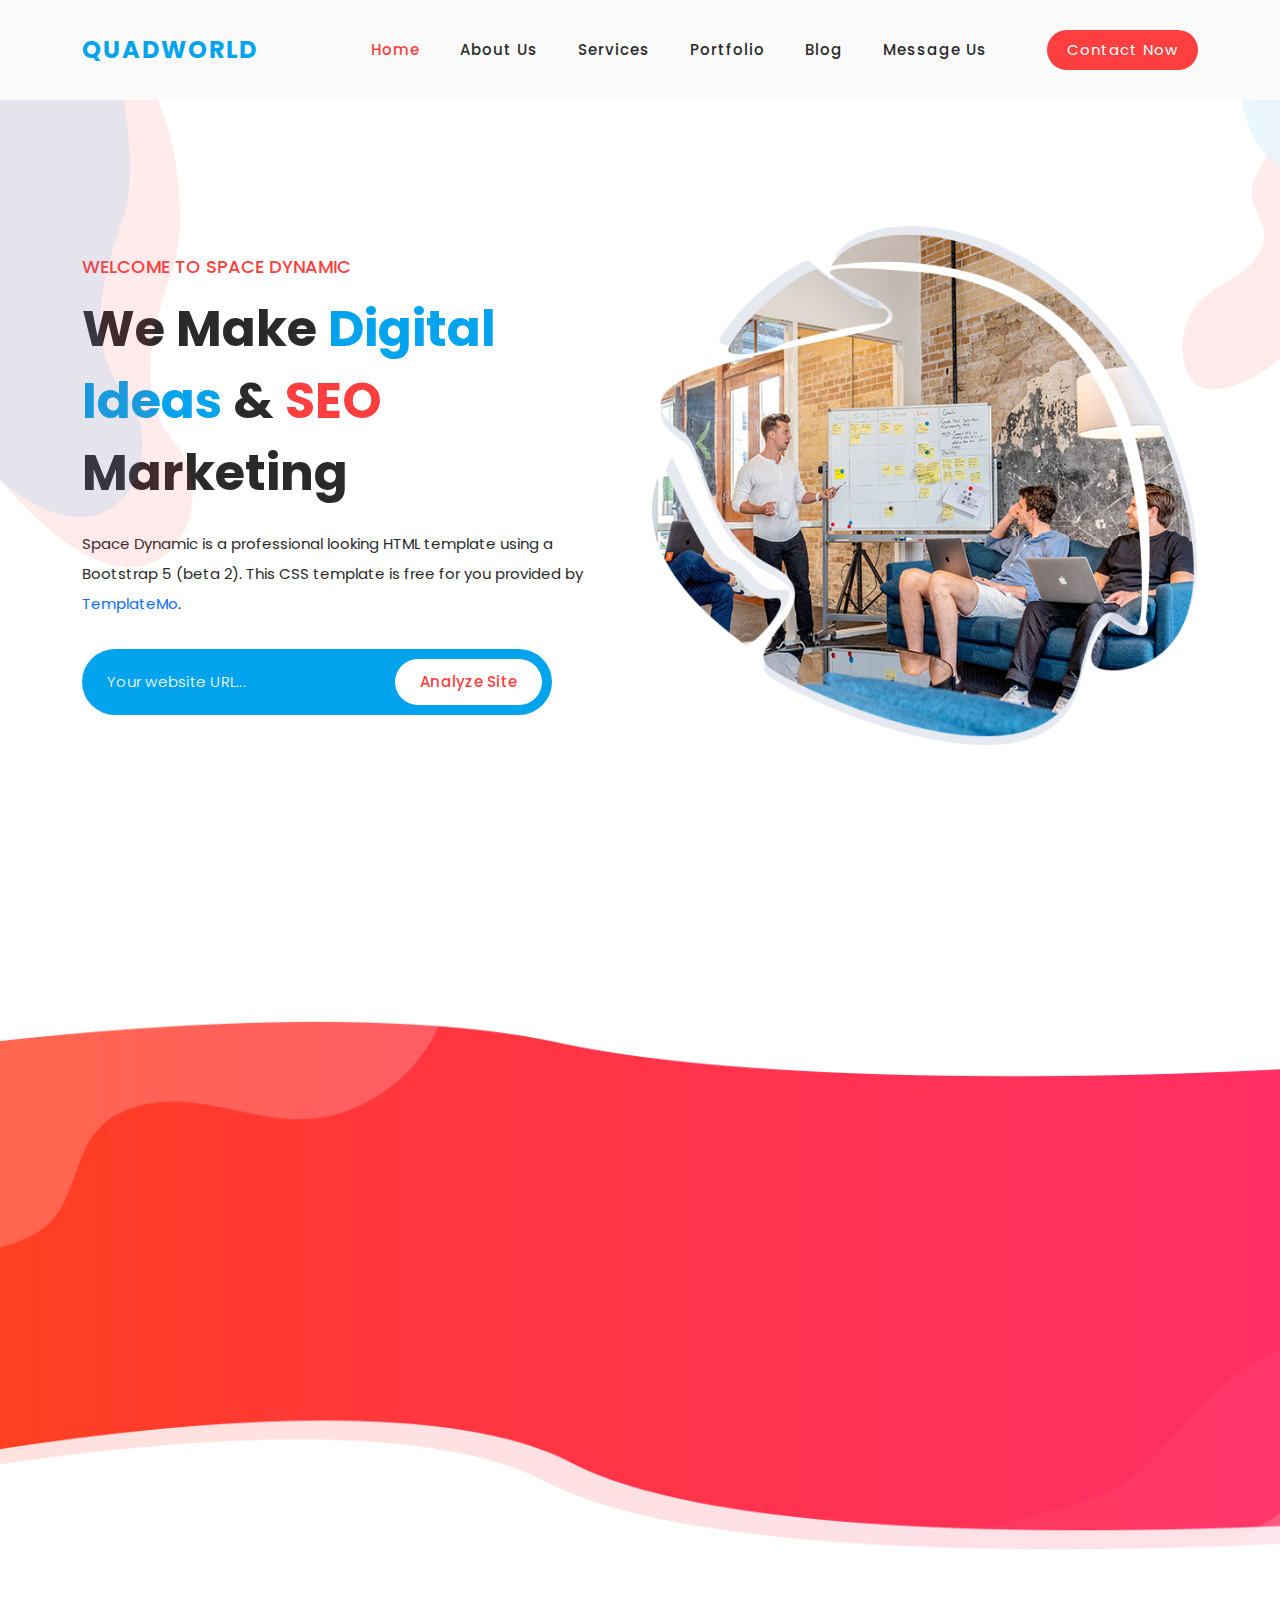
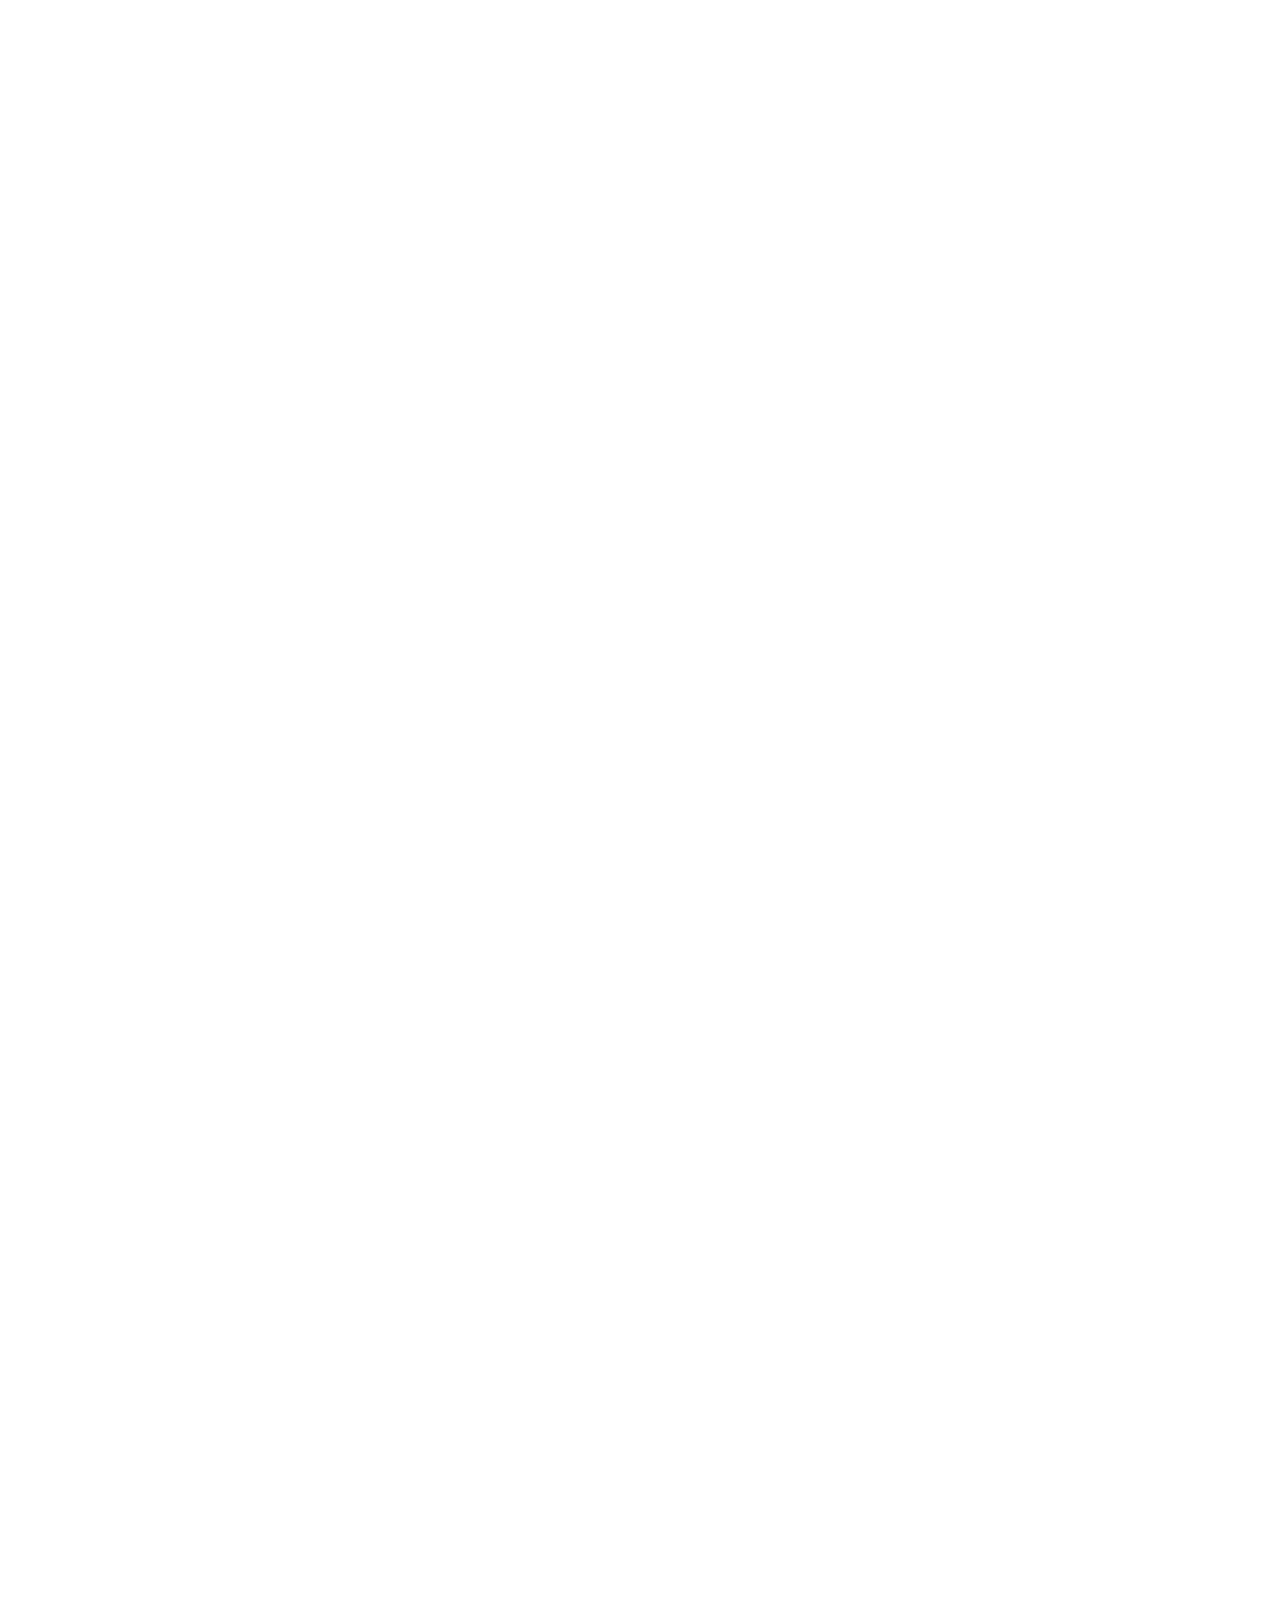
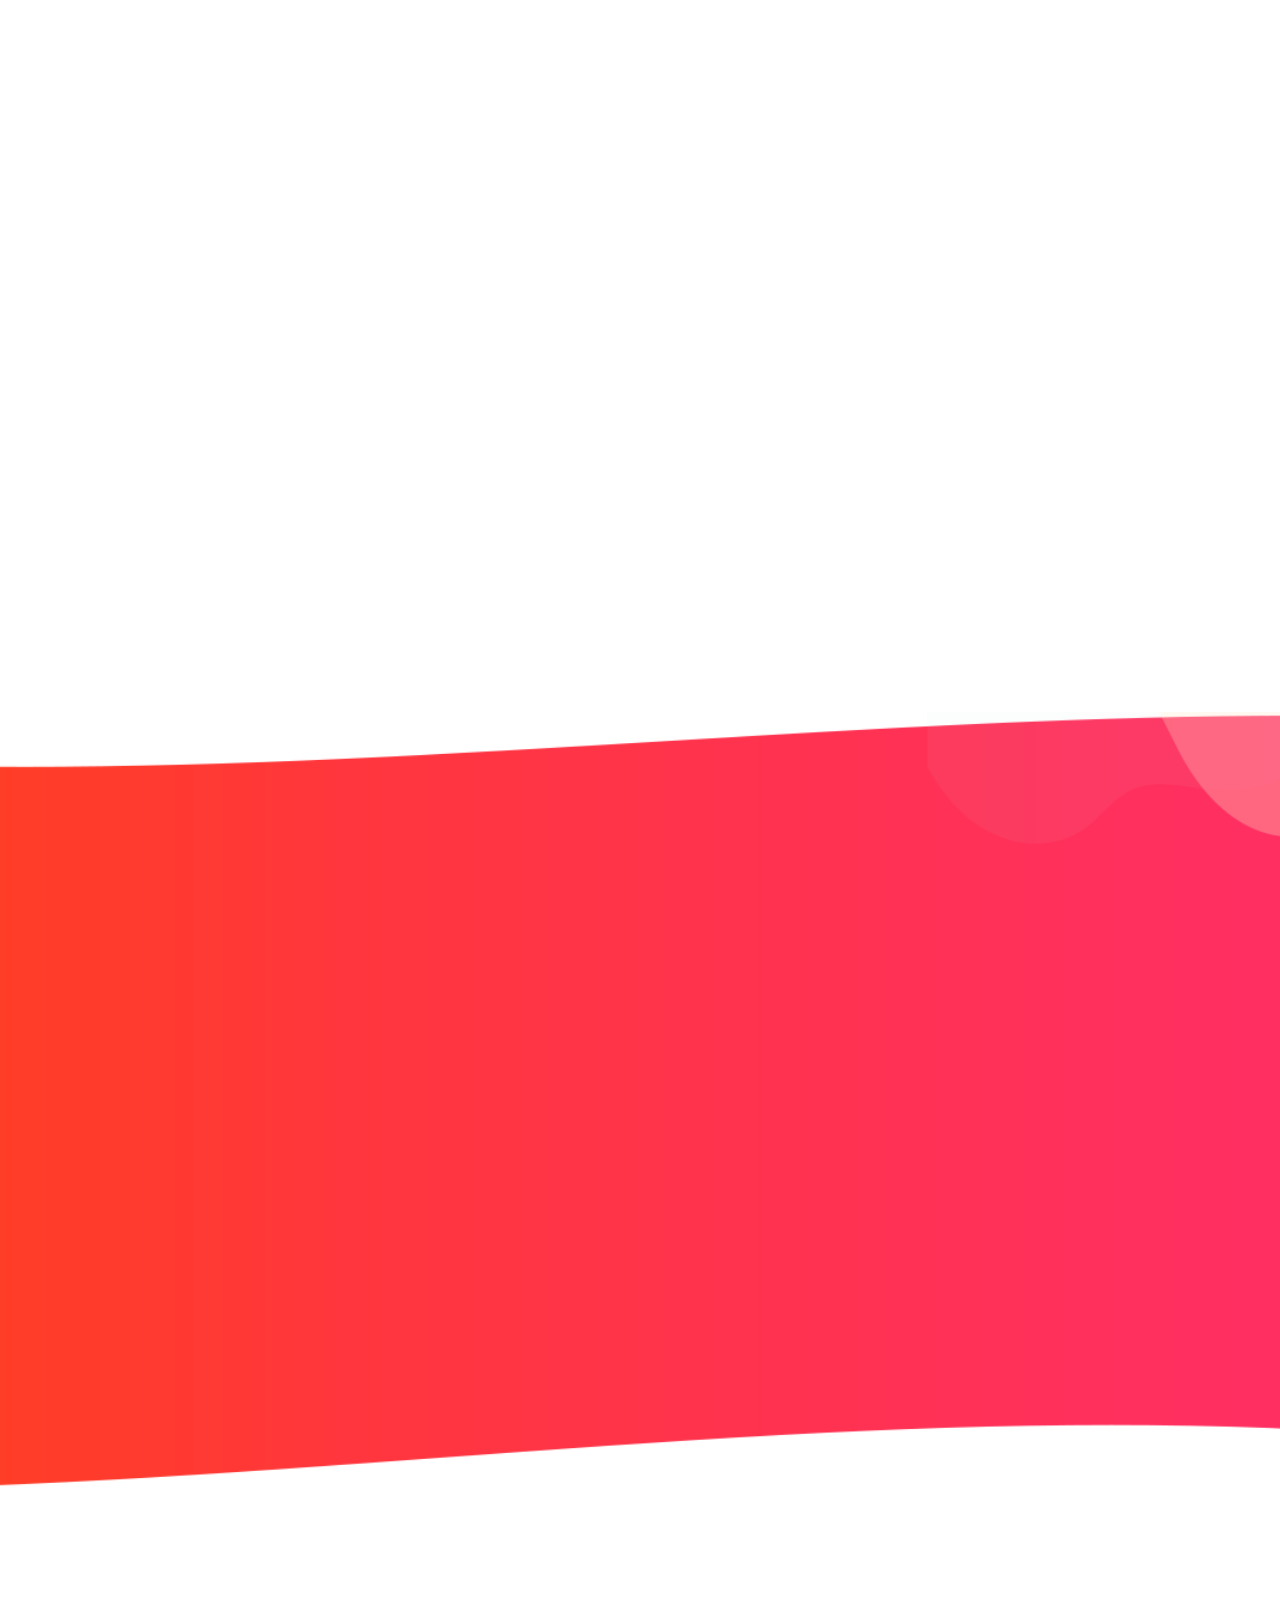
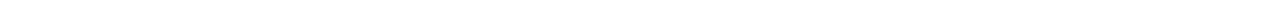
==== commit d2c50fa5: "Update index.html" ====
--- a/index.html
+++ b/index.html
@@ -10,7 +10,7 @@
     <link rel="preconnect" href="https://fonts.gstatic.com">
     <link href="https://fonts.googleapis.com/css2?family=Poppins:wght@100;200;300;400;500;600;700;800;900&display=swap" rel="stylesheet">
 
-    <title>Space Dynamic - SEO HTML5 Template</title>
+    <title>QuadWorld Technologies</title>
 
     <!-- Bootstrap core CSS -->
     <link href="vendor/bootstrap/css/bootstrap.min.css" rel="stylesheet">
@@ -52,7 +52,7 @@
           <nav class="main-nav">
             <!-- ***** Logo Start ***** -->
             <a href="index.html" class="logo">
-              <h4>Spac<span>Dyna</span></h4>
+              <h4>QuadWorld</h4>
             </a>
             <!-- ***** Logo End ***** -->
             <!-- ***** Menu Start ***** -->
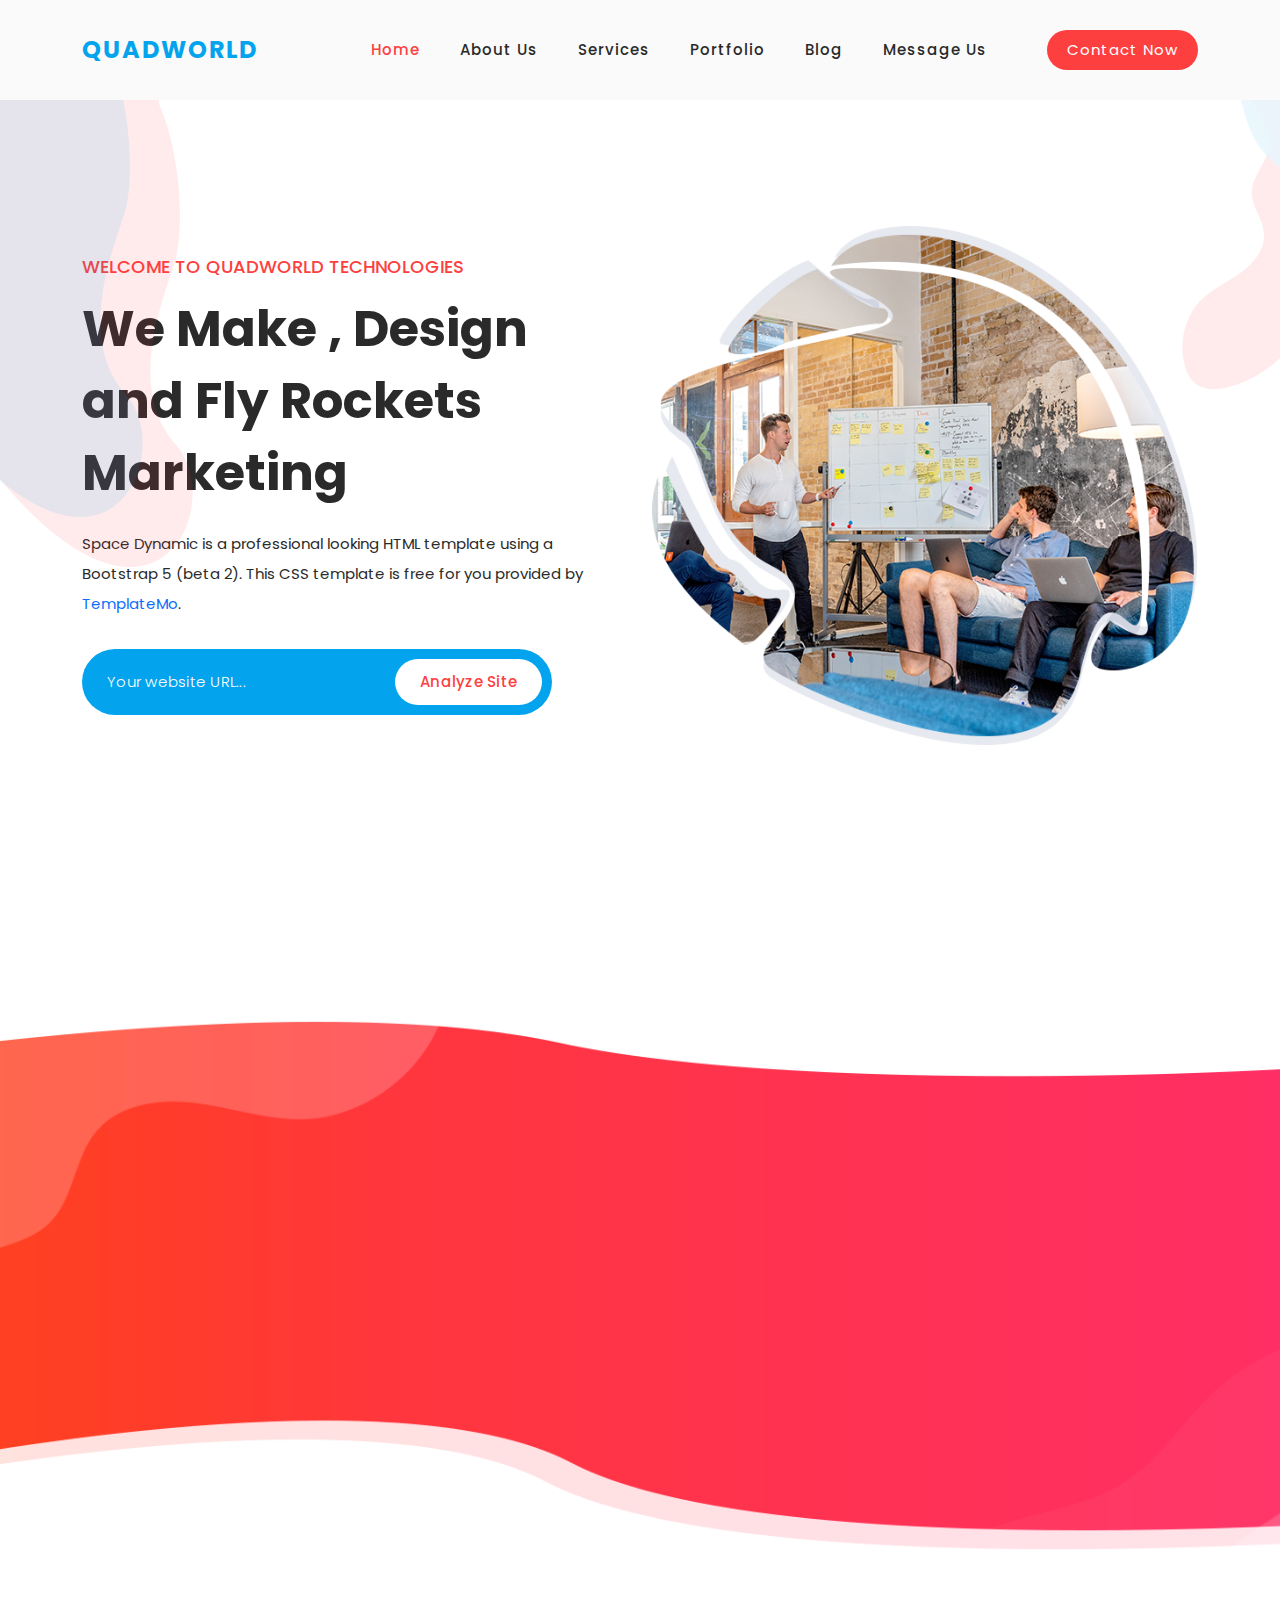
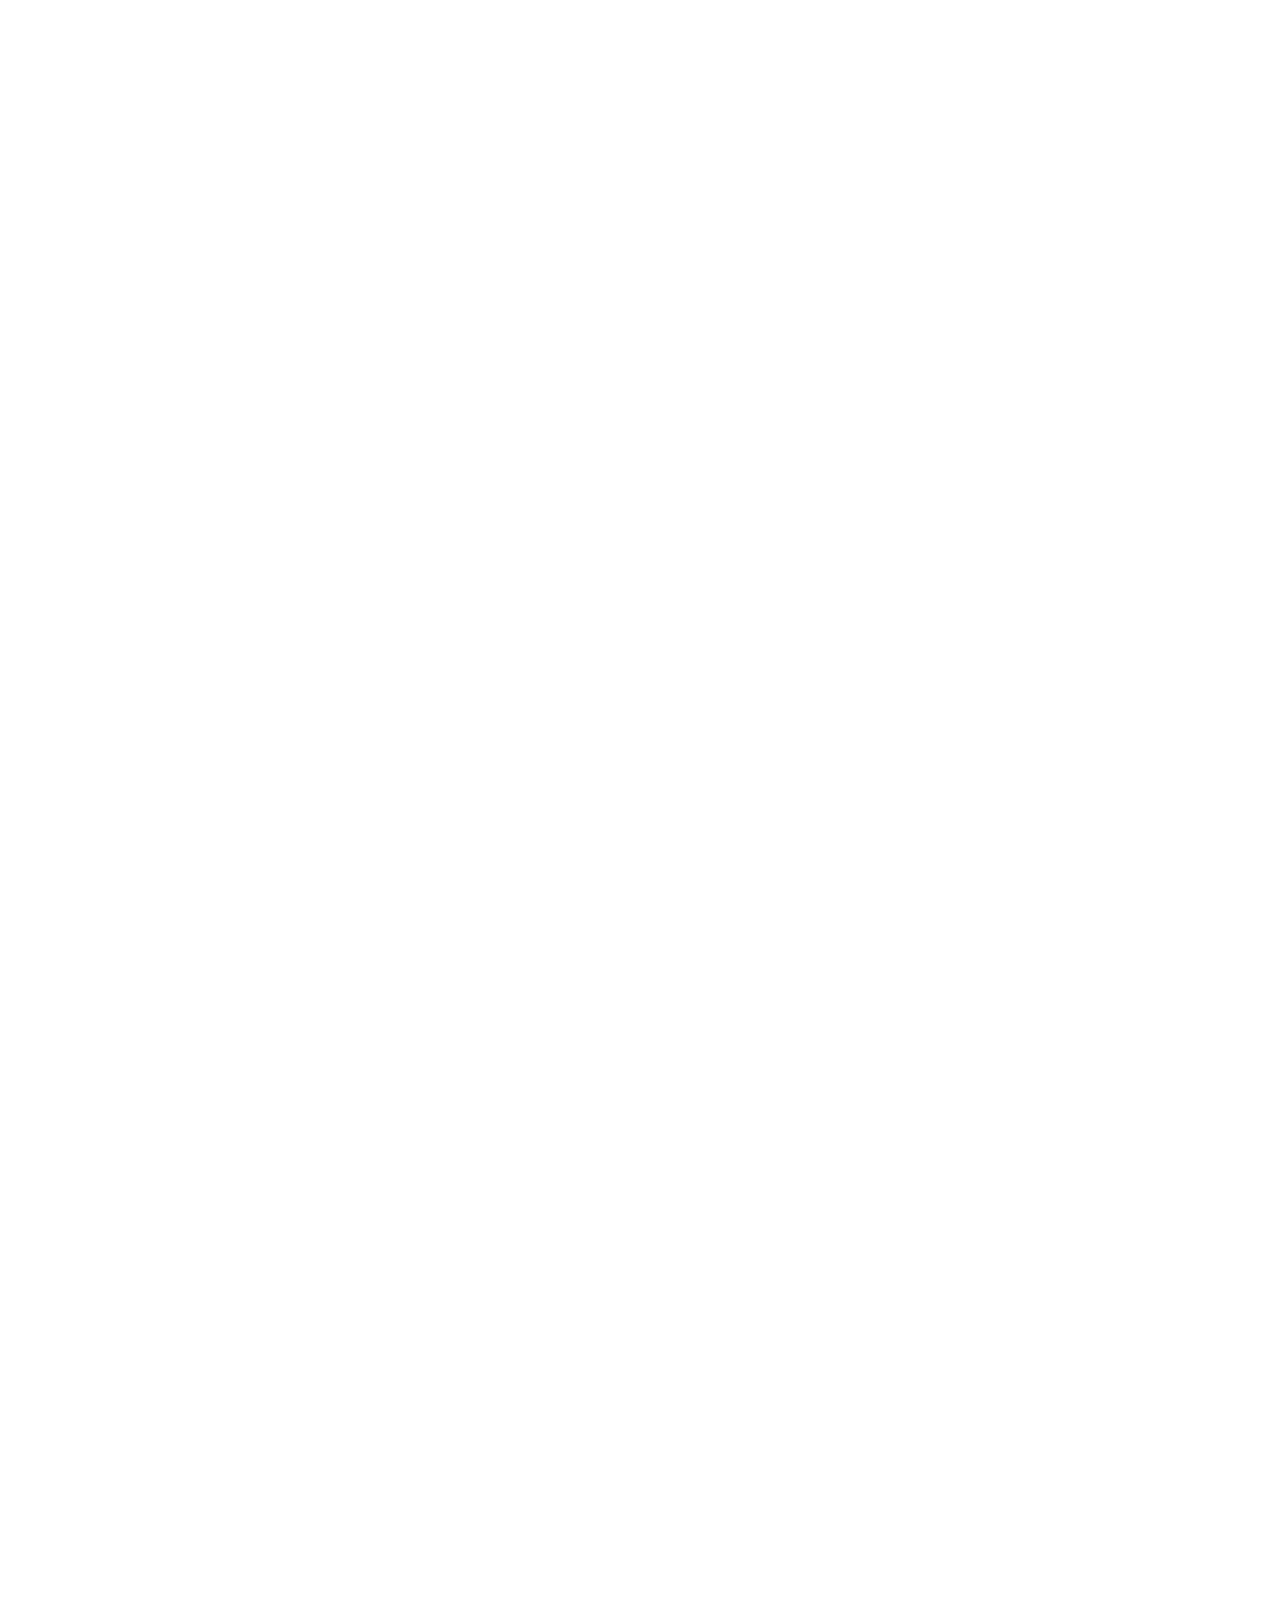
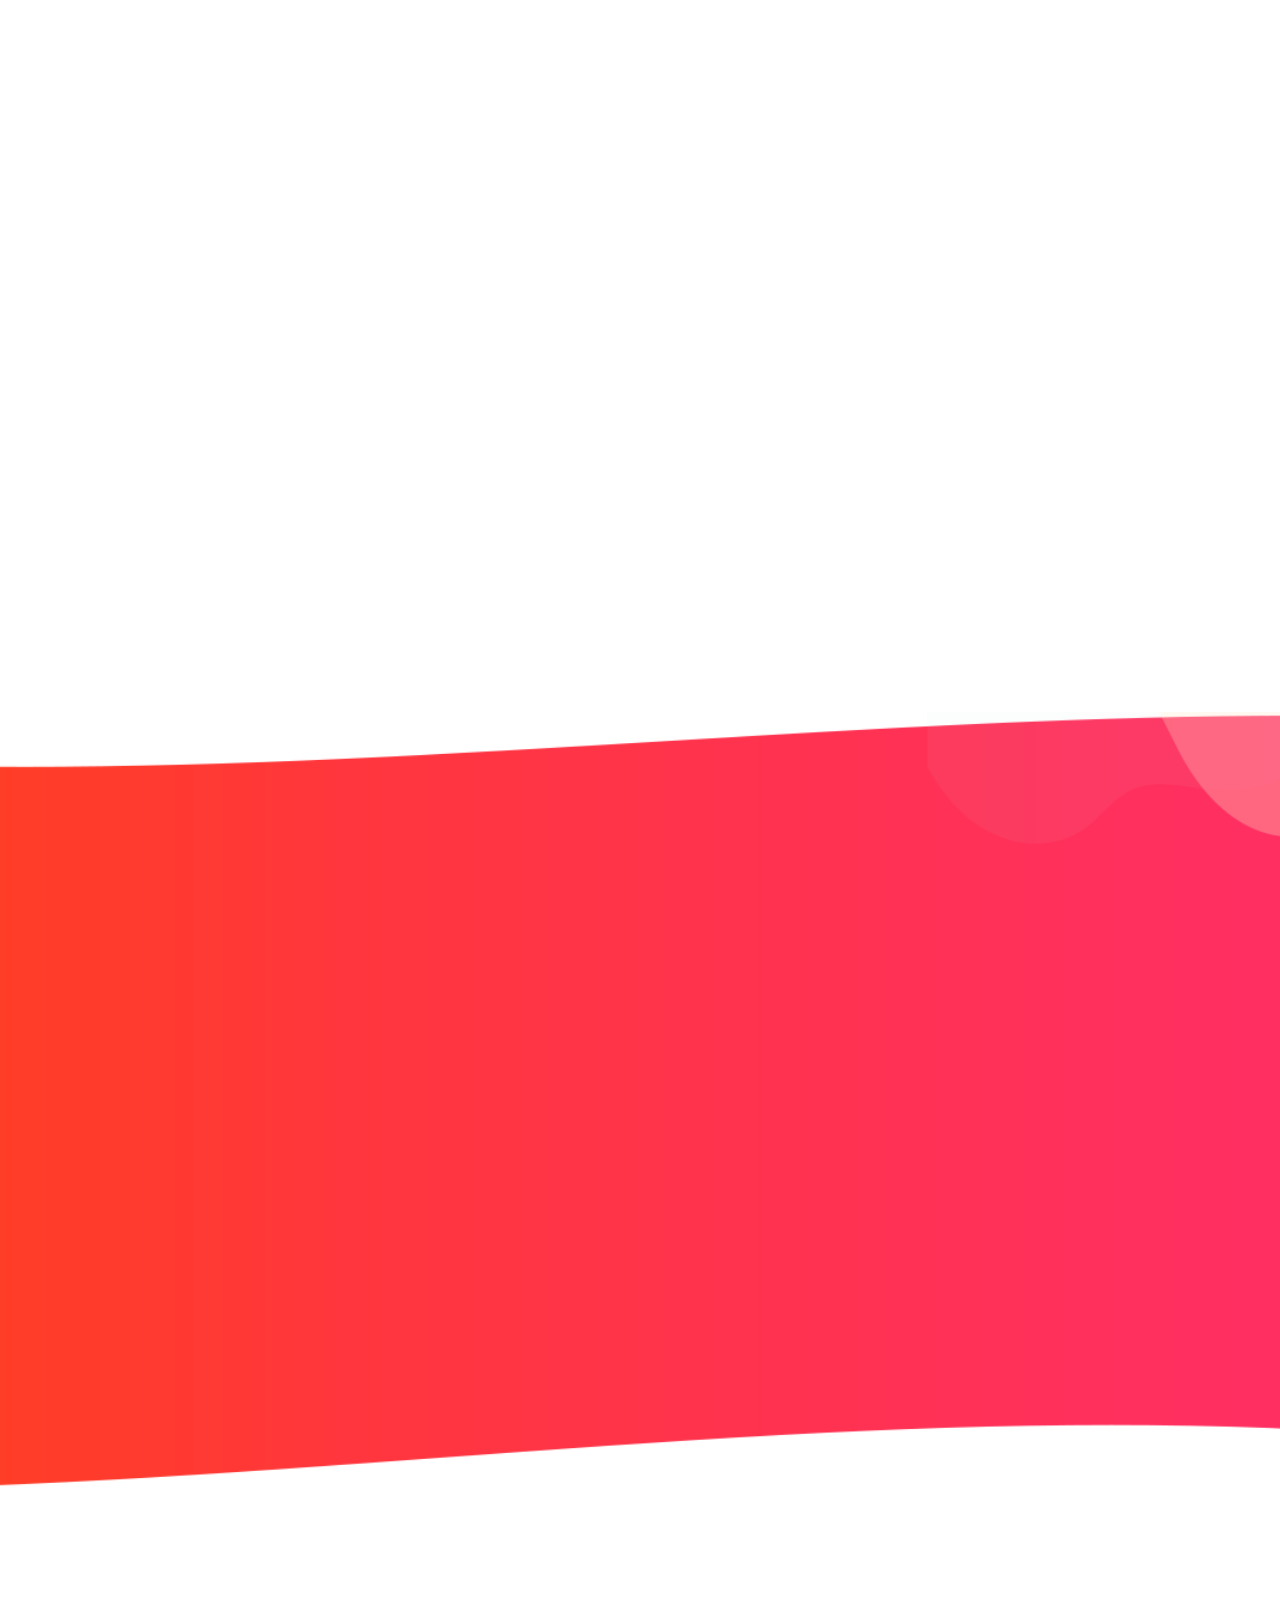
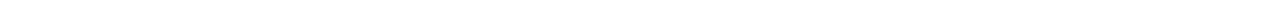
==== commit 7d7ee7f9: "Update index.html" ====
--- a/index.html
+++ b/index.html
@@ -83,8 +83,8 @@
           <div class="row">
             <div class="col-lg-6 align-self-center">
               <div class="left-content header-text wow fadeInLeft" data-wow-duration="1s" data-wow-delay="1s">
-                <h6>Welcome to Space Dynamic</h6>
-                <h2>We Make <em>Digital Ideas</em> &amp; <span>SEO</span> Marketing</h2>
+                <h6>Welcome to QuadWorld Technologies</h6>
+                <h2>We Make , Design and Fly Rockets  Marketing</h2>
                 <p>Space Dynamic is a professional looking HTML template using a Bootstrap 5 (beta 2). This CSS template is free for you provided by <a rel="nofollow" href="https://templatemo.com/page/1" target="_parent">TemplateMo</a>.</p>
                 <form id="search" action="#" method="GET">
                   <fieldset>
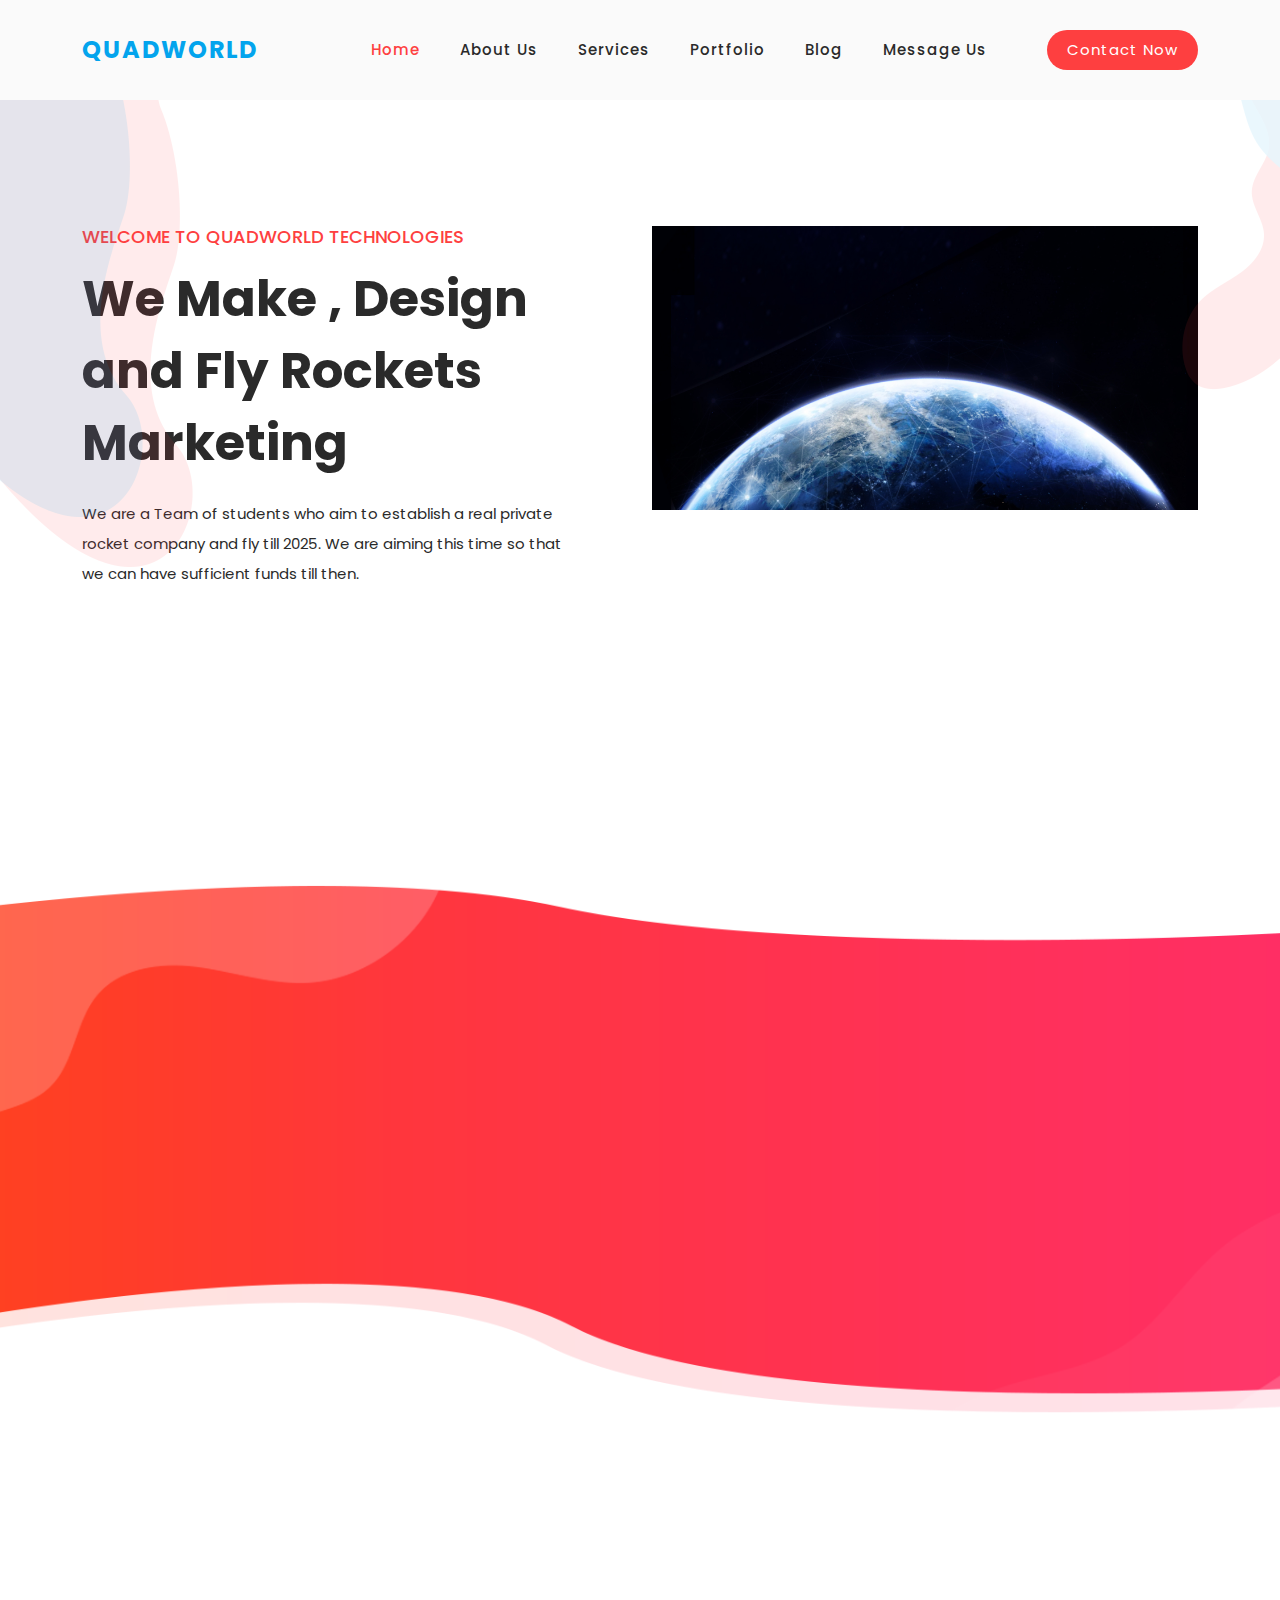
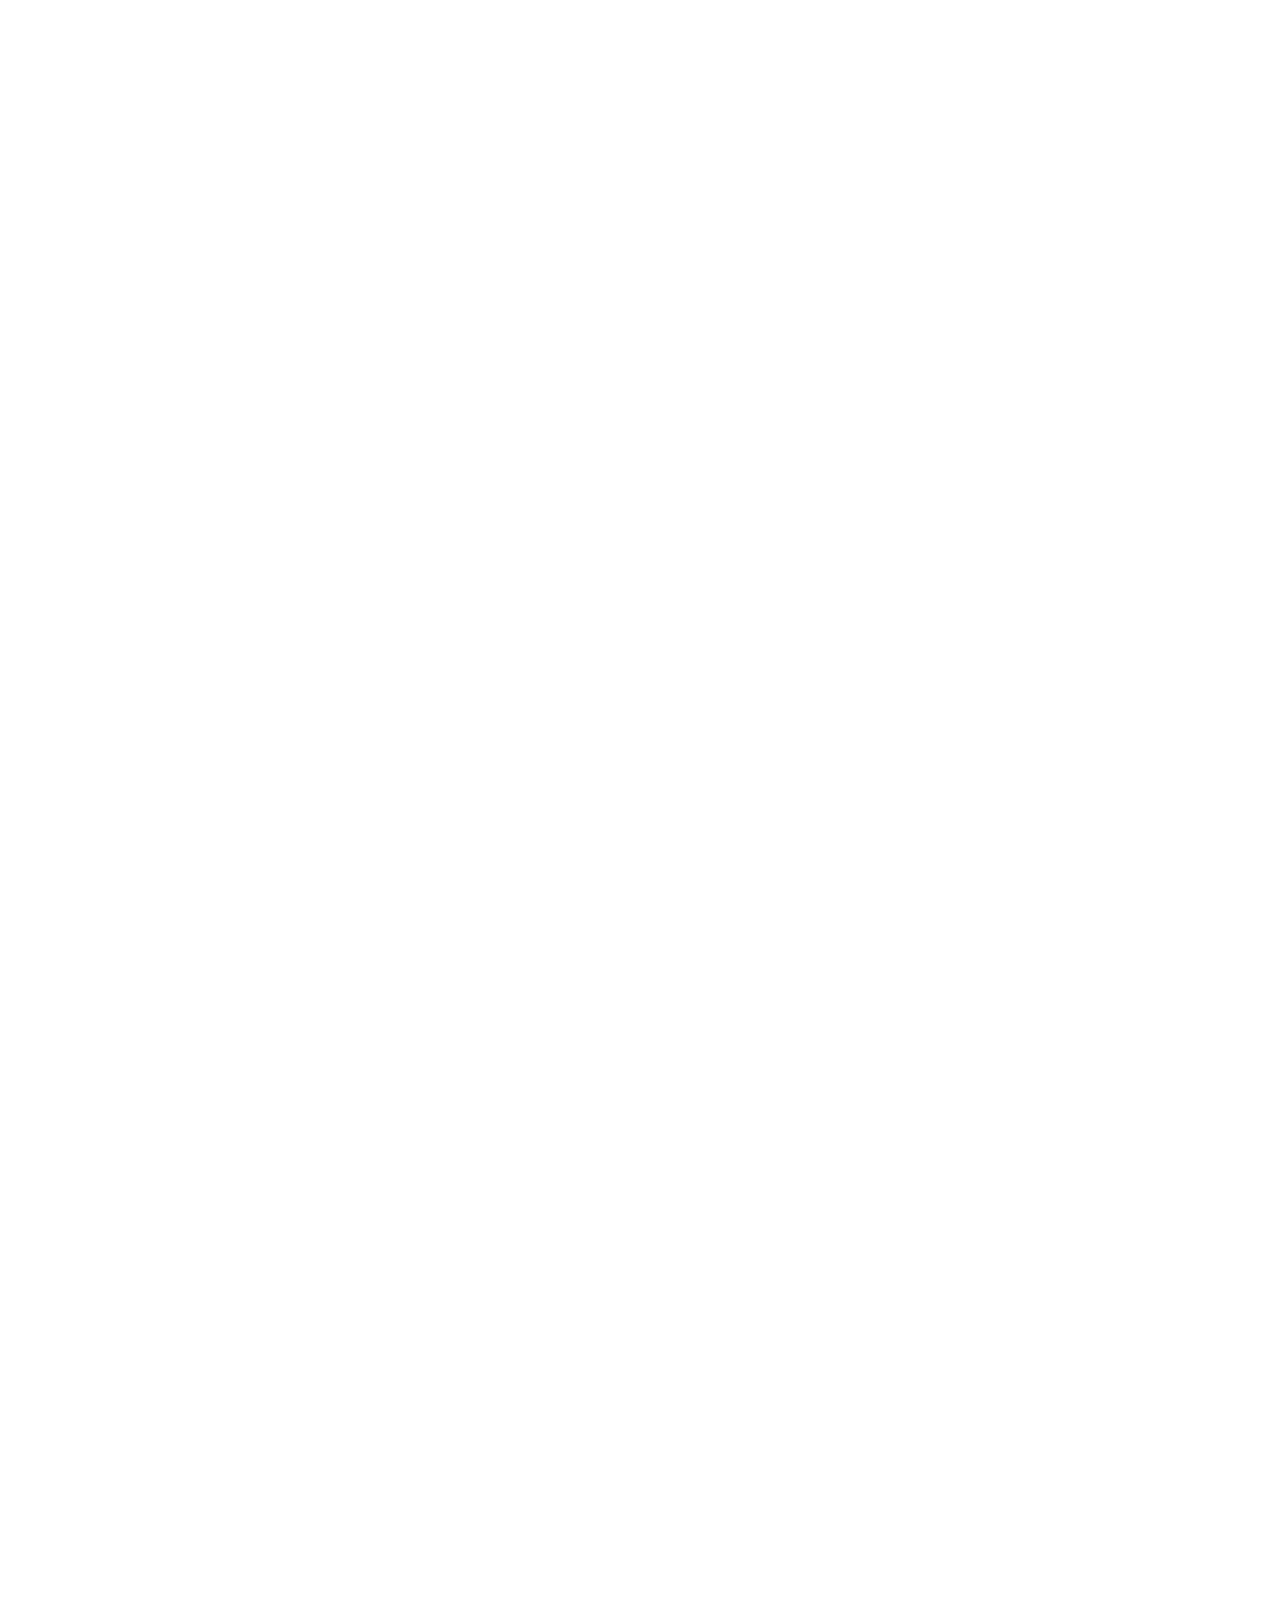
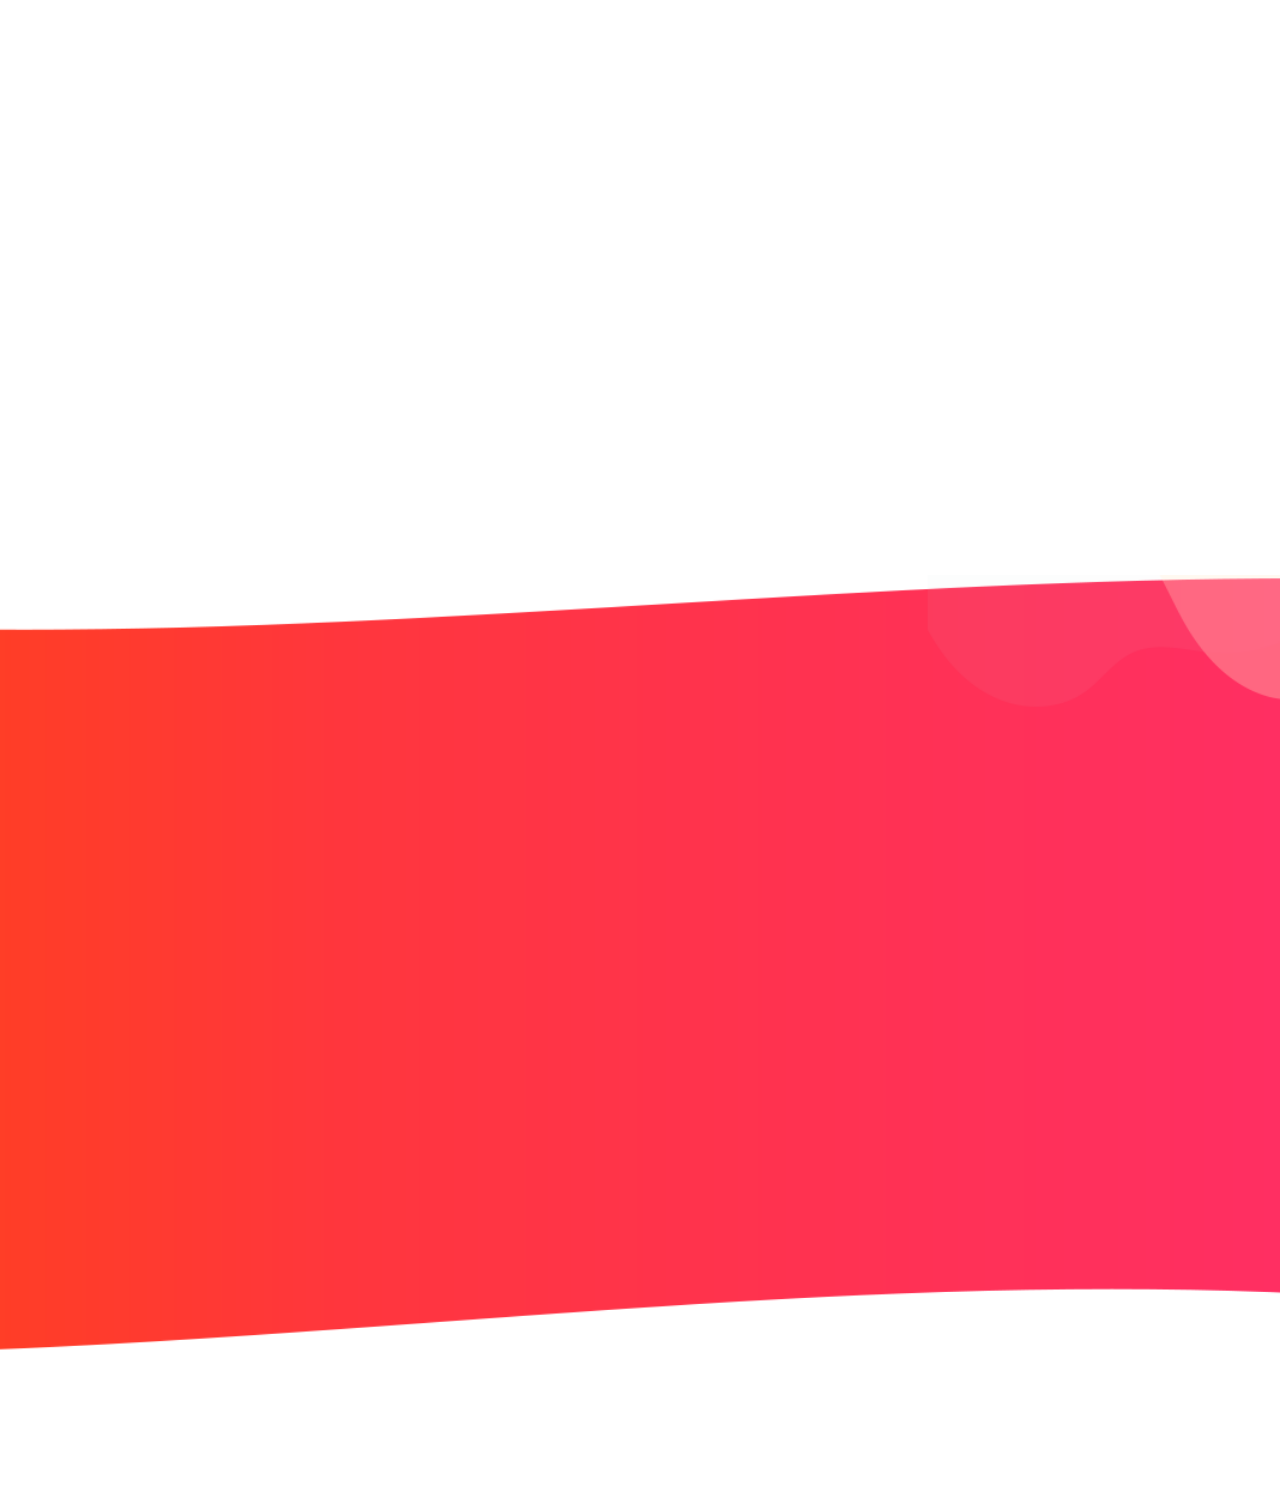
==== commit 0f060a0b: "lol" ====
--- a/index.html
+++ b/index.html
@@ -85,15 +85,8 @@
               <div class="left-content header-text wow fadeInLeft" data-wow-duration="1s" data-wow-delay="1s">
                 <h6>Welcome to QuadWorld Technologies</h6>
                 <h2>We Make , Design and Fly Rockets  Marketing</h2>
-                <p>Space Dynamic is a professional looking HTML template using a Bootstrap 5 (beta 2). This CSS template is free for you provided by <a rel="nofollow" href="https://templatemo.com/page/1" target="_parent">TemplateMo</a>.</p>
-                <form id="search" action="#" method="GET">
-                  <fieldset>
-                    <input type="address" name="address" class="email" placeholder="Your website URL..." autocomplete="on" required>
-                  </fieldset>
-                  <fieldset>
-                    <button type="submit" class="main-button">Analyze Site</button>
-                  </fieldset>
-                </form>
+                <p>We are a Team of students who aim to establish a real private rocket company and fly till 2025. We are aiming this time so that we can have sufficient funds till then. </p>
+                
               </div>
             </div>
             <div class="col-lg-6">
@@ -124,8 +117,8 @@
                     <img src="assets/images/service-icon-01.png" alt="reporting">
                   </div>
                   <div class="right-text">
-                    <h4>Data Analysis</h4>
-                    <p>Lorem ipsum dolor sit amet, ctetur aoi adipiscing eliter</p>
+                    <h4>Tech Testing</h4>
+                    <p>When we have thought about the full tech we test it in software </p>
                   </div>
                 </div>
               </div>
@@ -135,8 +128,8 @@
                     <img src="assets/images/service-icon-02.png" alt="">
                   </div>
                   <div class="right-text">
-                    <h4>Data Reporting</h4>
-                    <p>Lorem ipsum dolor sit amet, ctetur aoi adipiscing eliter</p>
+                    <h4>Flaw Correction</h4>
+                    <p>When checked in software we correct  the flaws and do changes</p>
                   </div>
                 </div>
               </div>
@@ -146,8 +139,8 @@
                     <img src="assets/images/service-icon-03.png" alt="">
                   </div>
                   <div class="right-text">
-                    <h4>Web Analytics</h4>
-                    <p>Lorem ipsum dolor sit amet, ctetur aoi adipiscing eliter</p>
+                    <h4>Googling</h4>
+                    <p>We learn new concepts and develop on them  thanks to google</p>
                   </div>
                 </div>
               </div>
@@ -157,8 +150,8 @@
                     <img src="assets/images/service-icon-04.png" alt="">
                   </div>
                   <div class="right-text">
-                    <h4>SEO Suggestions</h4>
-                    <p>Lorem ipsum dolor sit amet, ctetur aoi adipiscing eliter</p>
+                    <h4>Testing</h4>
+                    <p>All our testing are in software but with nice funds we would do it irl</p>
                   </div>
                 </div>
               </div>
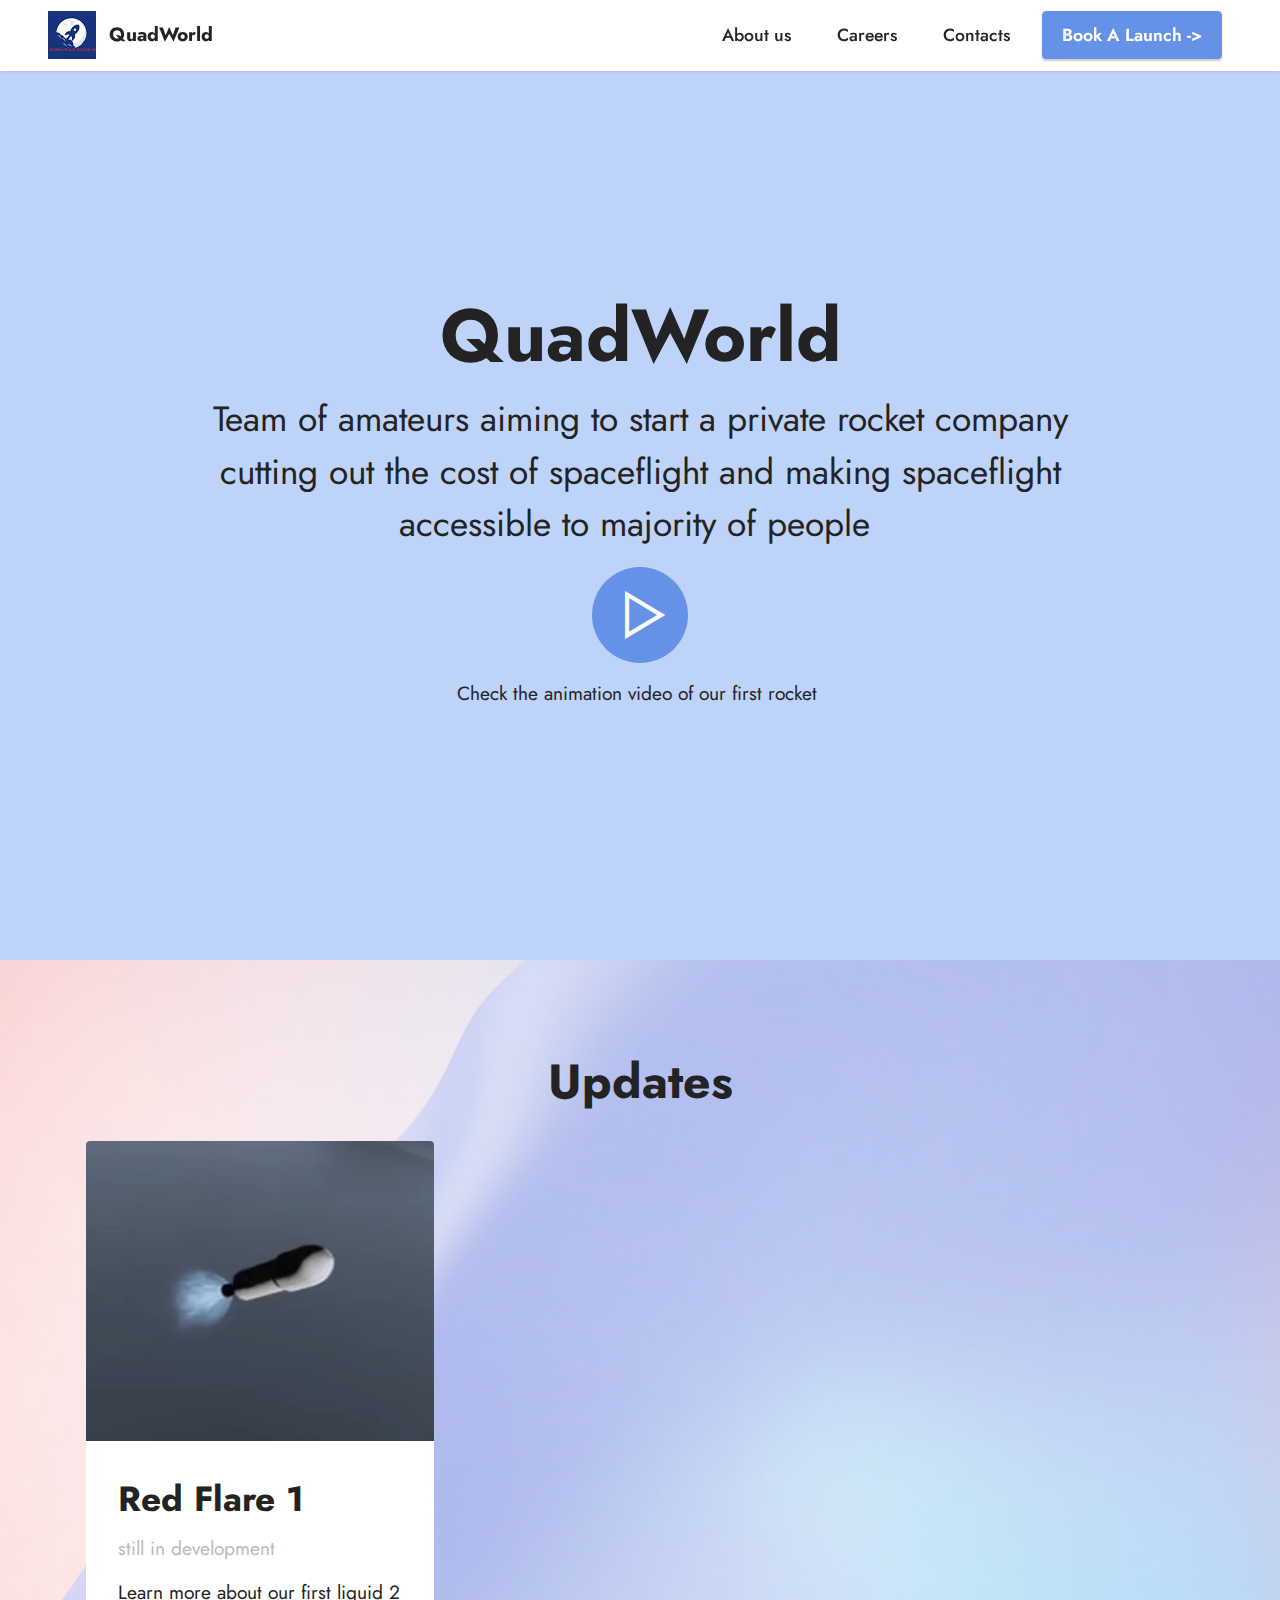
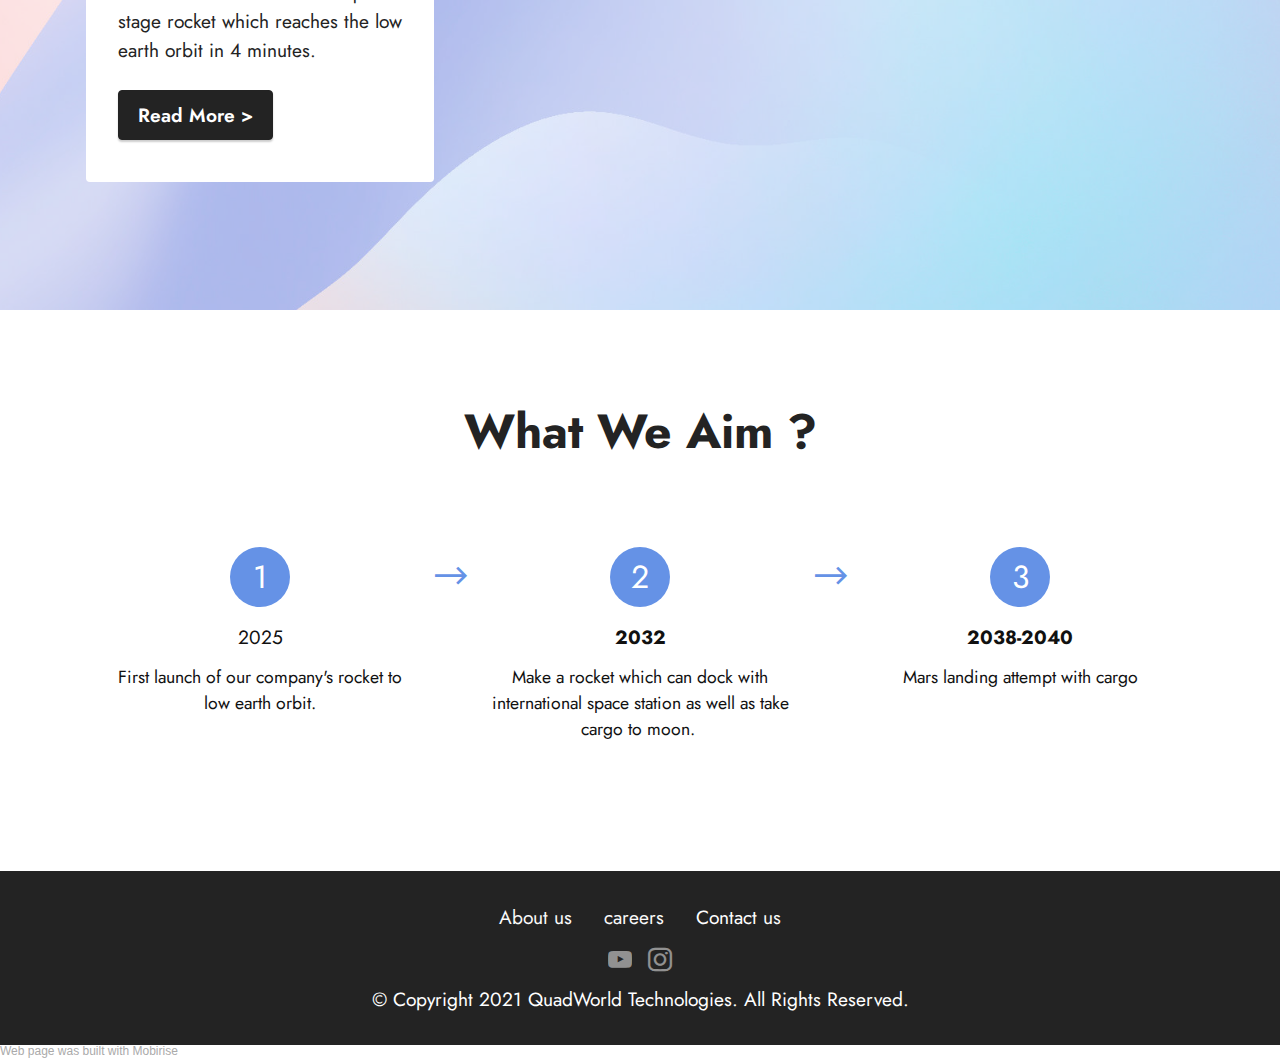
==== commit 4933200e: "done i guess" ====
--- a/index.html
+++ b/index.html
@@ -1,419 +1,250 @@
 <!DOCTYPE html>
-<html lang="en">
-
-  <head>
-
-    <meta charset="UTF-8">
-    <meta name="viewport" content="width=device-width, initial-scale=1, shrink-to-fit=no">
-    <meta name="description" content="">
-    <meta name="author" content="">
-    <link rel="preconnect" href="https://fonts.gstatic.com">
-    <link href="https://fonts.googleapis.com/css2?family=Poppins:wght@100;200;300;400;500;600;700;800;900&display=swap" rel="stylesheet">
-
-    <title>QuadWorld Technologies</title>
-
-    <!-- Bootstrap core CSS -->
-    <link href="vendor/bootstrap/css/bootstrap.min.css" rel="stylesheet">
-
-    <!-- Additional CSS Files -->
-    <link rel="stylesheet" href="assets/css/fontawesome.css">
-    <link rel="stylesheet" href="assets/css/templatemo-space-dynamic.css">
-    <link rel="stylesheet" href="assets/css/animated.css">
-    <link rel="stylesheet" href="assets/css/owl.css">
-<!--
-    
-TemplateMo 562 Space Dynamic
-
-https://templatemo.com/tm-562-space-dynamic
-
--->
-  </head>
-
+<html  >
+<head>
+  <!-- Site made with Mobirise Website Builder v5.2.0, https://mobirise.com -->
+  <meta charset="UTF-8">
+  <meta http-equiv="X-UA-Compatible" content="IE=edge">
+  <meta name="generator" content="QuadWorld official site">
+  <meta name="viewport" content="width=device-width, initial-scale=1, minimum-scale=1">
+  <link rel="shortcut icon" href="assets/images/unnamed-48x48.jpg" type="image/x-icon">
+  <meta name="description" content="">
+  
+  
+  <title>Home</title>
+  <link rel="stylesheet" href="assets/web/assets/mobirise-icons2/mobirise2.css">
+  <link rel="stylesheet" href="assets/tether/tether.min.css">
+  <link rel="stylesheet" href="assets/bootstrap/css/bootstrap.min.css">
+  <link rel="stylesheet" href="assets/bootstrap/css/bootstrap-grid.min.css">
+  <link rel="stylesheet" href="assets/bootstrap/css/bootstrap-reboot.min.css">
+  <link rel="stylesheet" href="assets/dropdown/css/style.css">
+  <link rel="stylesheet" href="assets/socicon/css/styles.css">
+  <link rel="stylesheet" href="assets/theme/css/style.css">
+  <link rel="preload" as="style" href="assets/mobirise/css/mbr-additional.css"><link rel="stylesheet" href="assets/mobirise/css/mbr-additional.css" type="text/css">
+  
+  
+  
+  
+</head>
 <body>
-
-  <!-- ***** Preloader Start ***** -->
-  <div id="js-preloader" class="js-preloader">
-    <div class="preloader-inner">
-      <span class="dot"></span>
-      <div class="dots">
-        <span></span>
-        <span></span>
-        <span></span>
-      </div>
-    </div>
-  </div>
-  <!-- ***** Preloader End ***** -->
-
-  <!-- ***** Header Area Start ***** -->
-  <header class="header-area header-sticky wow slideInDown" data-wow-duration="0.75s" data-wow-delay="0s">
+  
+  <section class="menu menu3 cid-sy1tBODQZc" once="menu" id="menu3-k">
+    
+    <nav class="navbar navbar-dropdown navbar-fixed-top navbar-expand-lg">
+        <div class="container-fluid">
+            <div class="navbar-brand">
+                <span class="navbar-logo">
+                    <a href="index.html">
+                        <img src="assets/images/unnamed-48x48.jpg" alt="Homepage" style="height: 3rem;">
+                    </a>
+                </span>
+                <span class="navbar-caption-wrap"><a class="navbar-caption text-black text-primary display-7" href="index.html">QuadWorld</a></span>
+            </div>
+            <button class="navbar-toggler" type="button" data-toggle="collapse" data-target="#navbarSupportedContent" aria-controls="navbarNavAltMarkup" aria-expanded="false" aria-label="Toggle navigation">
+                <div class="hamburger">
+                    <span></span>
+                    <span></span>
+                    <span></span>
+                    <span></span>
+                </div>
+            </button>
+            <div class="collapse navbar-collapse" id="navbarSupportedContent">
+                <ul class="navbar-nav nav-dropdown" data-app-modern-menu="true"><li class="nav-item"><a class="nav-link link text-black text-primary display-4" href="page3.html">
+                            About us</a></li><li class="nav-item"><a class="nav-link link text-black text-primary display-4" href="page1.html">Careers</a></li>
+                    
+                    <li class="nav-item"><a class="nav-link link text-black text-primary display-4" href="mailto:quadworldt@gmail.com">Contacts</a>
+                    </li></ul>
+                
+                <div class="navbar-buttons mbr-section-btn"><a class="btn btn-primary display-4" href="page5.html">
+                        Book A Launch -&gt;</a></div>
+            </div>
+        </div>
+    </nav>
+</section>
+
+<section class="header17 cid-syd5zbBxvt mbr-fullscreen" id="header17-m">
+
+    
+
+    
+
+    <div class="align-center container">
+        <div class="row justify-content-md-center">
+            <div class="col-md-10">
+                <h1 class="mbr-section-title mb-3 mbr-fonts-style display-1"><strong>QuadWorld</strong></h1>
+                <p class="mbr-text mb-3 mbr-fonts-style display-5">Team of amateurs aiming to start a private rocket company cutting out the cost of spaceflight and making spaceflight accessible to majority of people&nbsp;</p>
+                <div class="mbr-media mb-3 show-modal" data-modal=".modalWindow">
+                    <div class="icon-wrapper">
+                        <span class="mbr-iconfont mobi-mbri-play mobi-mbri"></span>
+                    </div>
+                </div>
+                <p class="icon-description mb-3 mbr-fonts-style display-7">
+                    Check the animation video of our first rocket&nbsp;</p>
+            </div>
+        </div>
+    </div>
+    <div>
+        <div class="modalWindow" style="display: none;">
+            <div class="modalWindow-container">
+                <div class="modalWindow-video-container">
+                    <div class="modalWindow-video">
+                        <iframe width="100%" height="100%" frameborder="0" allowfullscreen="1" data-src="https://www.youtube.com/watch?v=NEI1jG1kql4"></iframe>
+                    </div>
+                    <a class="close" role="button" data-dismiss="modal">
+                        <span aria-hidden="true" class="mbr-iconfont mobi-mbri-close mobi-mbri closeModal"></span>
+                        <span class="sr-only">Close</span>
+                    </a>
+                </div>
+            </div>
+        </div>
+    </div>
+</section>
+
+<section class="features4 cid-syd67EVZne" id="features4-n">
+    
+    <div class="mbr-overlay"></div>
     <div class="container">
-      <div class="row">
-        <div class="col-12">
-          <nav class="main-nav">
-            <!-- ***** Logo Start ***** -->
-            <a href="index.html" class="logo">
-              <h4>QuadWorld</h4>
-            </a>
-            <!-- ***** Logo End ***** -->
-            <!-- ***** Menu Start ***** -->
-            <ul class="nav">
-              <li class="scroll-to-section"><a href="#top" class="active">Home</a></li>
-              <li class="scroll-to-section"><a href="#about">About Us</a></li>
-              <li class="scroll-to-section"><a href="#services">Services</a></li>
-              <li class="scroll-to-section"><a href="#portfolio">Portfolio</a></li>
-              <li class="scroll-to-section"><a href="#blog">Blog</a></li> 
-              <li class="scroll-to-section"><a href="#contact">Message Us</a></li> 
-              <li class="scroll-to-section"><div class="main-red-button"><a href="#contact">Contact Now</a></div></li> 
-            </ul>        
-            <a class='menu-trigger'>
-                <span>Menu</span>
-            </a>
-            <!-- ***** Menu End ***** -->
-          </nav>
-        </div>
-      </div>
-    </div>
-  </header>
-  <!-- ***** Header Area End ***** -->
-
-  <div class="main-banner wow fadeIn" id="top" data-wow-duration="1s" data-wow-delay="0.5s">
+        <div class="mbr-section-head">
+            <h4 class="mbr-section-title mbr-fonts-style align-center mb-0 display-2">
+                <strong>Updates</strong></h4>
+            
+        </div>
+        <div class="row mt-4">
+            <div class="item features-image сol-12 col-md-6 col-lg-4">
+                <div class="item-wrapper">
+                    <div class="item-img">
+                        <img src="assets/images/capture-373x296.png" alt="" title="">
+                    </div>
+                    <div class="item-content">
+                        <h5 class="item-title mbr-fonts-style display-5"><strong>Red Flare 1</strong></h5>
+                        <h6 class="item-subtitle mbr-fonts-style mt-1 display-7">still in development</h6>
+                        <p class="mbr-text mbr-fonts-style mt-3 display-7">Learn more about our first liquid 2 stage rocket which reaches the low earth orbit in 4 minutes.</p>
+                    </div>
+                    <div class="mbr-section-btn item-footer mt-2"><a href="page2.html" class="btn item-btn btn-black display-7" target="_blank">Read More &gt;</a></div>
+                </div>
+            </div>
+            
+            
+            
+        </div>
+    </div>
+</section>
+
+<section class="features23 cid-syd6bqwo1H" id="features24-o">
+
+    
+    
     <div class="container">
-      <div class="row">
-        <div class="col-lg-12">
-          <div class="row">
-            <div class="col-lg-6 align-self-center">
-              <div class="left-content header-text wow fadeInLeft" data-wow-duration="1s" data-wow-delay="1s">
-                <h6>Welcome to QuadWorld Technologies</h6>
-                <h2>We Make , Design and Fly Rockets  Marketing</h2>
-                <p>We are a Team of students who aim to establish a real private rocket company and fly till 2025. We are aiming this time so that we can have sufficient funds till then. </p>
-                
-              </div>
-            </div>
-            <div class="col-lg-6">
-              <div class="right-image wow fadeInRight" data-wow-duration="1s" data-wow-delay="0.5s">
-                <img src="assets/images/banner-right-image.png" alt="team meeting">
-              </div>
-            </div>
-          </div>
-        </div>
-      </div>
-    </div>
-  </div>
-
-  <div id="about" class="about-us section">
+        <div class="row justify-content-center">
+            <div class="col-12">
+                <div class="card-wrapper mb-4">
+                    <div class="card-box align-center">
+                        <h4 class="card-title mbr-fonts-style mb-4 display-2"><strong>What We Aim ?</strong></h4>
+                        
+                        
+                    </div>
+                </div>
+            </div>
+            <div class="col-12 col-md-6 col-lg-4">
+                <div class="item first mbr-flex p-4">
+                    <div class="icon-wrap w-100">
+                        <div class="icon-box">
+                            <span class="step-number mbr-fonts-style display-5">1</span>
+                        </div>
+                    </div>
+
+                    <div class="text-box">
+                        <h4 class="icon-title card-title mbr-black mbr-fonts-style display-7">2025</h4>
+                        <h5 class="mbr-text mbr-black mbr-fonts-style display-4">First launch of our company's rocket to low earth orbit.</h5>
+                    </div>
+                </div>
+                <!-- <span mbr-icon class="mbr-iconfont mobi-mbri-devices mobi-mbri"></span> -->
+            </div>
+            <div class="col-12 col-md-6 col-lg-4">
+                <div class="item mbr-flex p-4">
+                    <div class="icon-wrap w-100">
+                        <div class="icon-box">
+                            <span class="step-number mbr-fonts-style display-5">2</span>
+                        </div>
+                    </div>
+                    <div class="text-box">
+                        <h4 class="icon-title card-title mbr-black mbr-fonts-style display-7">
+                            <strong>2032</strong></h4>
+                        <h5 class="mbr-text mbr-black mbr-fonts-style display-4">Make a rocket which can dock with international space station as well as take cargo to moon.&nbsp;</h5>
+                    </div>
+                </div>
+            </div>
+            <div class="col-12 col-md-6 col-lg-4">
+                <div class="item mbr-flex p-4">
+                    <div class="icon-wrap w-100">
+                        <div class="icon-box">
+                            <span class="step-number mbr-fonts-style display-5">3</span>
+                        </div>
+                    </div>
+                    <div class="text-box">
+                        <h4 class="icon-title card-title mbr-black mbr-fonts-style display-7">
+                            <strong>2038-2040</strong></h4>
+                        <h5 class="mbr-text mbr-black mbr-fonts-style display-4">Mars landing attempt with cargo</h5>
+                    </div>
+                </div>
+            </div>
+            
+            
+            
+            
+            
+        </div>
+    </div>
+</section>
+
+<section class="footer3 cid-sydaziWmf7" once="footers" id="footer3-r">
+
+    
+
+    
+
     <div class="container">
-      <div class="row">
-        <div class="col-lg-4">
-          <div class="left-image wow fadeIn" data-wow-duration="1s" data-wow-delay="0.2s">
-            <img src="assets/images/about-left-image.png" alt="person graphic">
-          </div>
-        </div>
-        <div class="col-lg-8 align-self-center">
-          <div class="services">
-            <div class="row">
-              <div class="col-lg-6">
-                <div class="item wow fadeIn" data-wow-duration="1s" data-wow-delay="0.5s">
-                  <div class="icon">
-                    <img src="assets/images/service-icon-01.png" alt="reporting">
-                  </div>
-                  <div class="right-text">
-                    <h4>Tech Testing</h4>
-                    <p>When we have thought about the full tech we test it in software </p>
-                  </div>
-                </div>
-              </div>
-              <div class="col-lg-6">
-                <div class="item wow fadeIn" data-wow-duration="1s" data-wow-delay="0.7s">
-                  <div class="icon">
-                    <img src="assets/images/service-icon-02.png" alt="">
-                  </div>
-                  <div class="right-text">
-                    <h4>Flaw Correction</h4>
-                    <p>When checked in software we correct  the flaws and do changes</p>
-                  </div>
-                </div>
-              </div>
-              <div class="col-lg-6">
-                <div class="item wow fadeIn" data-wow-duration="1s" data-wow-delay="0.9s">
-                  <div class="icon">
-                    <img src="assets/images/service-icon-03.png" alt="">
-                  </div>
-                  <div class="right-text">
-                    <h4>Googling</h4>
-                    <p>We learn new concepts and develop on them  thanks to google</p>
-                  </div>
-                </div>
-              </div>
-              <div class="col-lg-6">
-                <div class="item wow fadeIn" data-wow-duration="1s" data-wow-delay="1.1s">
-                  <div class="icon">
-                    <img src="assets/images/service-icon-04.png" alt="">
-                  </div>
-                  <div class="right-text">
-                    <h4>Testing</h4>
-                    <p>All our testing are in software but with nice funds we would do it irl</p>
-                  </div>
-                </div>
-              </div>
-            </div>
-          </div>
-        </div>
-      </div>
-    </div>
-  </div>
-
-  <div id="services" class="our-services section">
-    <div class="container">
-      <div class="row">
-        <div class="col-lg-6 align-self-center  wow fadeInLeft" data-wow-duration="1s" data-wow-delay="0.2s">
-          <div class="left-image">
-            <img src="assets/images/services-left-image.png" alt="">
-          </div>
-        </div>
-        <div class="col-lg-6 wow fadeInRight" data-wow-duration="1s" data-wow-delay="0.2s">
-          <div class="section-heading">
-            <h2>Grow your website with our <em>SEO</em> service &amp; <span>Project</span> Ideas</h2>
-            <p>Space Dynamic HTML5 template is free to use for your website projects. However, you are not permitted to redistribute the template ZIP file on any CSS template collection websites. Please contact us for more information. Thank you for your kind cooperation.</p>
-          </div>
-          <div class="row">
-            <div class="col-lg-12">
-              <div class="first-bar progress-skill-bar">
-                <h4>Website Analysis</h4>
-                <span>84%</span>
-                <div class="filled-bar"></div>
-                <div class="full-bar"></div>
-              </div>
-            </div>
-            <div class="col-lg-12">
-              <div class="second-bar progress-skill-bar">
-                <h4>SEO Reports</h4>
-                <span>88%</span>
-                <div class="filled-bar"></div>
-                <div class="full-bar"></div>
-              </div>
-            </div>
-            <div class="col-lg-12">
-              <div class="third-bar progress-skill-bar">
-                <h4>Page Optimizations</h4>
-                <span>94%</span>
-                <div class="filled-bar"></div>
-                <div class="full-bar"></div>
-              </div>
-            </div>
-          </div>
-        </div>
-      </div>
-    </div>
-  </div>
-
-  <div id="portfolio" class="our-portfolio section">
-    <div class="container">
-      <div class="row">
-        <div class="col-lg-6 offset-lg-3">
-          <div class="section-heading  wow bounceIn" data-wow-duration="1s" data-wow-delay="0.2s">
-            <h2>See What Our Agency <em>Offers</em> &amp; What We <span>Provide</span></h2>
-          </div>
-        </div>
-      </div>
-      <div class="row">
-        <div class="col-lg-3 col-sm-6">
-          <a href="#">
-            <div class="item wow bounceInUp" data-wow-duration="1s" data-wow-delay="0.3s">
-              <div class="hidden-content">
-                <h4>SEO Analysis</h4>
-                <p>Lorem ipsum dolor sit ameti ctetur aoi adipiscing eto.</p>
-              </div>
-              <div class="showed-content">
-                <img src="assets/images/portfolio-image.png" alt="">
-              </div>
-            </div>
-          </a>
-        </div>
-        <div class="col-lg-3 col-sm-6">
-          <a href="#">
-            <div class="item wow bounceInUp" data-wow-duration="1s" data-wow-delay="0.4s">
-              <div class="hidden-content">
-                <h4>Website Reporting</h4>
-                <p>Lorem ipsum dolor sit ameti ctetur aoi adipiscing eto.</p>
-              </div>
-              <div class="showed-content">
-                <img src="assets/images/portfolio-image.png" alt="">
-              </div>
-            </div>
-          </a>
-        </div>
-        <div class="col-lg-3 col-sm-6">
-          <a href="#">
-            <div class="item wow bounceInUp" data-wow-duration="1s" data-wow-delay="0.5s">
-              <div class="hidden-content">
-                <h4>Performance Tests</h4>
-                <p>Lorem ipsum dolor sit ameti ctetur aoi adipiscing eto.</p>
-              </div>
-              <div class="showed-content">
-                <img src="assets/images/portfolio-image.png" alt="">
-              </div>
-            </div>
-          </a>
-        </div>
-        <div class="col-lg-3 col-sm-6">
-          <a href="#">
-            <div class="item wow bounceInUp" data-wow-duration="1s" data-wow-delay="0.6s">
-              <div class="hidden-content">
-                <h4>Data Analysis</h4>
-                <p>Lorem ipsum dolor sit ameti ctetur aoi adipiscing eto.</p>
-              </div>
-              <div class="showed-content">
-                <img src="assets/images/portfolio-image.png" alt="">
-              </div>
-            </div>
-          </a>
-        </div>
-      </div>
-    </div>
-  </div>
-
-  <div id="blog" class="our-blog section">
-    <div class="container">
-      <div class="row">
-        <div class="col-lg-6 wow fadeInDown" data-wow-duration="1s" data-wow-delay="0.25s">
-          <div class="section-heading">
-            <h2>Check Out What Is <em>Trending</em> In Our Latest <span>News</span></h2>
-          </div>
-        </div>
-        <div class="col-lg-6 wow fadeInDown" data-wow-duration="1s" data-wow-delay="0.25s">
-          <div class="top-dec">
-            <img src="assets/images/blog-dec.png" alt="">
-          </div>
-        </div>
-      </div>
-      <div class="row">
-        <div class="col-lg-6 wow fadeInUp" data-wow-duration="1s" data-wow-delay="0.25s">
-          <div class="left-image">
-            <a href="#"><img src="assets/images/big-blog-thumb.jpg" alt="Workspace Desktop"></a>
-            <div class="info">
-              <div class="inner-content">
-                <ul>
-                  <li><i class="fa fa-calendar"></i> 24 Mar 2021</li>
-                  <li><i class="fa fa-users"></i> TemplateMo</li>
-                  <li><i class="fa fa-folder"></i> Branding</li>
-                </ul>
-                <a href="#"><h4>SEO Agency &amp; Digital Marketing</h4></a>
-                <p>Lorem ipsum dolor sit amet, consectetur and sed doer ket eismod tempor incididunt ut labore et dolore magna...</p>
-                <div class="main-blue-button">
-                  <a href="#">Discover More</a>
-                </div>
-              </div>
-            </div>
-          </div>
-        </div>
-        <div class="col-lg-6 wow fadeInUp" data-wow-duration="1s" data-wow-delay="0.25s">
-          <div class="right-list">
-            <ul>
-              <li>
-                <div class="left-content align-self-center">
-                  <span><i class="fa fa-calendar"></i> 18 Mar 2021</span>
-                  <a href="#"><h4>New Websites &amp; Backlinks</h4></a>
-                  <p>Lorem ipsum dolor sit amsecteturii and sed doer ket eismod...</p>
-                </div>
-                <div class="right-image">
-                  <a href="#"><img src="assets/images/blog-thumb-01.jpg" alt=""></a>
-                </div>
-              </li>
-              <li>
-                <div class="left-content align-self-center">
-                  <span><i class="fa fa-calendar"></i> 14 Mar 2021</span>
-                  <a href="#"><h4>SEO Analysis &amp; Content Ideas</h4></a>
-                  <p>Lorem ipsum dolor sit amsecteturii and sed doer ket eismod...</p>
-                </div>
-                <div class="right-image">
-                  <a href="#"><img src="assets/images/blog-thumb-01.jpg" alt=""></a>
-                </div>
-              </li>
-              <li>
-                <div class="left-content align-self-center">
-                  <span><i class="fa fa-calendar"></i> 06 Mar 2021</span>
-                  <a href="#"><h4>SEO Tips &amp; Digital Marketing</h4></a>
-                  <p>Lorem ipsum dolor sit amsecteturii and sed doer ket eismod...</p>
-                </div>
-                <div class="right-image">
-                  <a href="#"><img src="assets/images/blog-thumb-01.jpg" alt=""></a>
-                </div>
-              </li>
-            </ul>
-          </div>
-        </div>
-      </div>
-    </div>
-  </div>
-
-  <div id="contact" class="contact-us section">
-    <div class="container">
-      <div class="row">
-        <div class="col-lg-6 align-self-center wow fadeInLeft" data-wow-duration="0.5s" data-wow-delay="0.25s">
-          <div class="section-heading">
-            <h2>Feel Free To Send Us a Message About Your Website Needs</h2>
-            <p>Lorem ipsum dolor sit amet, consectetur adipiscing elit, sed doer ket eismod tempor incididunt ut labore et dolores</p>
-            <div class="phone-info">
-              <h4>For any enquiry, Call Us: <span><i class="fa fa-phone"></i> <a href="#">010-020-0340</a></span></h4>
-            </div>
-          </div>
-        </div>
-        <div class="col-lg-6 wow fadeInRight" data-wow-duration="0.5s" data-wow-delay="0.25s">
-          <form id="contact" action="" method="post">
-            <div class="row">
-              <div class="col-lg-6">
-                <fieldset>
-                  <input type="name" name="name" id="name" placeholder="Name" autocomplete="on" required>
-                </fieldset>
-              </div>
-              <div class="col-lg-6">
-                <fieldset>
-                  <input type="surname" name="surname" id="surname" placeholder="Surname" autocomplete="on" required>
-                </fieldset>
-              </div>
-              <div class="col-lg-12">
-                <fieldset>
-                  <input type="text" name="email" id="email" pattern="[^ @]*@[^ @]*" placeholder="Your Email" required="">
-                </fieldset>
-              </div>
-              <div class="col-lg-12">
-                <fieldset>
-                  <textarea name="message" type="text" class="form-control" id="message" placeholder="Message" required=""></textarea>  
-                </fieldset>
-              </div>
-              <div class="col-lg-12">
-                <fieldset>
-                  <button type="submit" id="form-submit" class="main-button ">Send Message</button>
-                </fieldset>
-              </div>
-            </div>
-            <div class="contact-dec">
-              <img src="assets/images/contact-decoration.png" alt="">
-            </div>
-          </form>
-        </div>
-      </div>
-    </div>
-  </div>
-
-  <footer>
-    <div class="container">
-      <div class="row">
-        <div class="col-lg-12 wow fadeIn" data-wow-duration="1s" data-wow-delay="0.25s">
-          <p>© Copyright 2021 Space Dynamic Co. All Rights Reserved. 
-          
-          <br>Design: <a rel="nofollow" href="https://templatemo.com">TemplateMo</a></p>
-        </div>
-      </div>
-    </div>
-  </footer>
-  <!-- Scripts -->
-  <script src="vendor/jquery/jquery.min.js"></script>
-  <script src="vendor/bootstrap/js/bootstrap.bundle.min.js"></script>
-  <script src="assets/js/owl-carousel.js"></script>
-  <script src="assets/js/animation.js"></script>
-  <script src="assets/js/imagesloaded.js"></script>
-  <script src="assets/js/templatemo-custom.js"></script>
-
+        <div class="media-container-row align-center mbr-white">
+            <div class="row row-links">
+                <ul class="foot-menu">
+                    
+                    
+                    
+                    
+                    
+                <li class="foot-menu-item mbr-fonts-style display-7">
+                        <a class="text-white" href="#" target="_blank">About us</a>
+                    </li><li class="foot-menu-item mbr-fonts-style display-7">
+                        <a class="text-white" href="#" target="_blank">careers</a>
+                    </li><li class="foot-menu-item mbr-fonts-style display-7">Contact&nbsp;<a class="text-white text-primary" href="mailto:quadworldt@gmail.com">us</a>
+                    </li></ul>
+            </div>
+            <div class="row social-row">
+                <div class="social-list align-right pb-2">
+                    
+                    
+                    
+                    
+                    
+                    
+                <div class="soc-item">
+                        <a href="https://www.youtube.com/channel/UCvm10o_JJdXIMjqy8eai6YA">
+                            <span class="mbr-iconfont mbr-iconfont-social socicon-youtube socicon"></span>
+                        </a>
+                    </div><div class="soc-item">
+                        <a href="https://instagram.com/quadworldt">
+                            <span class="mbr-iconfont mbr-iconfont-social socicon-instagram socicon"></span>
+                        </a>
+                    </div></div>
+            </div>
+            <div class="row row-copirayt">
+                <p class="mbr-text mb-0 mbr-fonts-style mbr-white align-center display-7">
+                    © Copyright 2021 QuadWorld Technologies. All Rights Reserved.
+                </p>
+            </div>
+        </div>
+    </div>
+</section><section style="background-color: #fff; font-family: -apple-system, BlinkMacSystemFont, 'Segoe UI', 'Roboto', 'Helvetica Neue', Arial, sans-serif; color:#aaa; font-size:12px; padding: 0; align-items: center; display: flex;"><p style="flex: 0 0 auto; margin:0; padding-right:1rem;">Web page <a href="https://mobirise.site/f" style="color:#aaa;">was built</a> with Mobirise</p></section><script src="assets/web/assets/jquery/jquery.min.js"></script>  <script src="assets/popper/popper.min.js"></script>  <script src="assets/tether/tether.min.js"></script>  <script src="assets/bootstrap/js/bootstrap.min.js"></script>  <script src="assets/smoothscroll/smooth-scroll.js"></script>  <script src="assets/dropdown/js/nav-dropdown.js"></script>  <script src="assets/dropdown/js/navbar-dropdown.js"></script>  <script src="assets/touchswipe/jquery.touch-swipe.min.js"></script>  <script src="assets/playervimeo/vimeo_player.js"></script>  <script src="assets/theme/js/script.js"></script>  
+  
+  
 </body>
 </html>--- a/assets/web/assets/mobirise-icons2/mobirise2.css
+++ b/assets/web/assets/mobirise-icons2/mobirise2.css
@@ -0,0 +1,498 @@
+@font-face {
+  font-family: 'Moririse2';
+  font-display: swap;
+  src:  url('mobirise2.eot?f2bix4');
+  src:  url('mobirise2.eot?f2bix4#iefix') format('embedded-opentype'),
+    url('mobirise2.ttf?f2bix4') format('truetype'),
+    url('mobirise2.woff?f2bix4') format('woff'),
+    url('mobirise2.svg?f2bix4#mobirise2') format('svg');
+  font-weight: normal;
+  font-style: normal;
+}
+
+[class^="mobi-"], [class*=" mobi-"] {
+  /* use !important to prevent issues with browser extensions that change fonts */
+  font-family: 'Moririse2' !important;
+  speak: none;
+  font-style: normal;
+  font-weight: normal;
+  font-variant: normal;
+  text-transform: none;
+  line-height: 1;
+
+  /* Better Font Rendering =========== */
+  -webkit-font-smoothing: antialiased;
+  -moz-osx-font-smoothing: grayscale;
+}
+
+.mobi-mbri-add-submenu:before {
+  content: "\e900";
+}
+.mobi-mbri-alert:before {
+  content: "\e901";
+}
+.mobi-mbri-align-center:before {
+  content: "\e902";
+}
+.mobi-mbri-align-justify:before {
+  content: "\e903";
+}
+.mobi-mbri-align-left:before {
+  content: "\e904";
+}
+.mobi-mbri-align-right:before {
+  content: "\e905";
+}
+.mobi-mbri-android:before {
+  content: "\e906";
+}
+.mobi-mbri-apple:before {
+  content: "\e907";
+}
+.mobi-mbri-arrow-down:before {
+  content: "\e908";
+}
+.mobi-mbri-arrow-next:before {
+  content: "\e909";
+}
+.mobi-mbri-arrow-prev:before {
+  content: "\e90a";
+}
+.mobi-mbri-arrow-up:before {
+  content: "\e90b";
+}
+.mobi-mbri-bold:before {
+  content: "\e90c";
+}
+.mobi-mbri-bookmark:before {
+  content: "\e90d";
+}
+.mobi-mbri-bootstrap:before {
+  content: "\e90e";
+}
+.mobi-mbri-briefcase:before {
+  content: "\e90f";
+}
+.mobi-mbri-browse:before {
+  content: "\e910";
+}
+.mobi-mbri-bulleted-list:before {
+  content: "\e911";
+}
+.mobi-mbri-calendar:before {
+  content: "\e912";
+}
+.mobi-mbri-camera:before {
+  content: "\e913";
+}
+.mobi-mbri-cart-add:before {
+  content: "\e914";
+}
+.mobi-mbri-cart-full:before {
+  content: "\e915";
+}
+.mobi-mbri-cash:before {
+  content: "\e916";
+}
+.mobi-mbri-change-style:before {
+  content: "\e917";
+}
+.mobi-mbri-chat:before {
+  content: "\e918";
+}
+.mobi-mbri-clock:before {
+  content: "\e919";
+}
+.mobi-mbri-close:before {
+  content: "\e91a";
+}
+.mobi-mbri-cloud:before {
+  content: "\e91b";
+}
+.mobi-mbri-code:before {
+  content: "\e91c";
+}
+.mobi-mbri-contact-form:before {
+  content: "\e91d";
+}
+.mobi-mbri-credit-card:before {
+  content: "\e91e";
+}
+.mobi-mbri-cursor-click:before {
+  content: "\e91f";
+}
+.mobi-mbri-cust-feedback:before {
+  content: "\e920";
+}
+.mobi-mbri-database:before {
+  content: "\e921";
+}
+.mobi-mbri-delivery:before {
+  content: "\e922";
+}
+.mobi-mbri-desktop:before {
+  content: "\e923";
+}
+.mobi-mbri-devices:before {
+  content: "\e924";
+}
+.mobi-mbri-down:before {
+  content: "\e925";
+}
+.mobi-mbri-download-2:before {
+  content: "\e926";
+}
+.mobi-mbri-download:before {
+  content: "\e927";
+}
+.mobi-mbri-drag-n-drop-2:before {
+  content: "\e928";
+}
+.mobi-mbri-drag-n-drop:before {
+  content: "\e929";
+}
+.mobi-mbri-edit-2:before {
+  content: "\e92a";
+}
+.mobi-mbri-edit:before {
+  content: "\e92b";
+}
+.mobi-mbri-error:before {
+  content: "\e92c";
+}
+.mobi-mbri-extension:before {
+  content: "\e92d";
+}
+.mobi-mbri-features:before {
+  content: "\e92e";
+}
+.mobi-mbri-file:before {
+  content: "\e92f";
+}
+.mobi-mbri-flag:before {
+  content: "\e930";
+}
+.mobi-mbri-folder:before {
+  content: "\e931";
+}
+.mobi-mbri-gift:before {
+  content: "\e932";
+}
+.mobi-mbri-github:before {
+  content: "\e933";
+}
+.mobi-mbri-globe-2:before {
+  content: "\e934";
+}
+.mobi-mbri-globe:before {
+  content: "\e935";
+}
+.mobi-mbri-growing-chart:before {
+  content: "\e936";
+}
+.mobi-mbri-hearth:before {
+  content: "\e937";
+}
+.mobi-mbri-help:before {
+  content: "\e938";
+}
+.mobi-mbri-home:before {
+  content: "\e939";
+}
+.mobi-mbri-hot-cup:before {
+  content: "\e93a";
+}
+.mobi-mbri-idea:before {
+  content: "\e93b";
+}
+.mobi-mbri-image-gallery:before {
+  content: "\e93c";
+}
+.mobi-mbri-image-slider:before {
+  content: "\e93d";
+}
+.mobi-mbri-info:before {
+  content: "\e93e";
+}
+.mobi-mbri-italic:before {
+  content: "\e93f";
+}
+.mobi-mbri-key:before {
+  content: "\e940";
+}
+.mobi-mbri-laptop:before {
+  content: "\e941";
+}
+.mobi-mbri-layers:before {
+  content: "\e942";
+}
+.mobi-mbri-left-right:before {
+  content: "\e943";
+}
+.mobi-mbri-left:before {
+  content: "\e944";
+}
+.mobi-mbri-letter:before {
+  content: "\e945";
+}
+.mobi-mbri-like:before {
+  content: "\e946";
+}
+.mobi-mbri-link:before {
+  content: "\e947";
+}
+.mobi-mbri-lock:before {
+  content: "\e948";
+}
+.mobi-mbri-login:before {
+  content: "\e949";
+}
+.mobi-mbri-logout:before {
+  content: "\e94a";
+}
+.mobi-mbri-magic-stick:before {
+  content: "\e94b";
+}
+.mobi-mbri-map-pin:before {
+  content: "\e94c";
+}
+.mobi-mbri-menu:before {
+  content: "\e94d";
+}
+.mobi-mbri-mobile-2:before {
+  content: "\e94e";
+}
+.mobi-mbri-mobile-horizontal:before {
+  content: "\e94f";
+}
+.mobi-mbri-mobile:before {
+  content: "\e950";
+}
+.mobi-mbri-mobirise:before {
+  content: "\e951";
+}
+.mobi-mbri-more-horizontal:before {
+  content: "\e952";
+}
+.mobi-mbri-more-vertical:before {
+  content: "\e953";
+}
+.mobi-mbri-music:before {
+  content: "\e954";
+}
+.mobi-mbri-new-file:before {
+  content: "\e955";
+}
+.mobi-mbri-numbered-list:before {
+  content: "\e956";
+}
+.mobi-mbri-opened-folder:before {
+  content: "\e957";
+}
+.mobi-mbri-pages:before {
+  content: "\e958";
+}
+.mobi-mbri-paper-plane:before {
+  content: "\e959";
+}
+.mobi-mbri-paperclip:before {
+  content: "\e95a";
+}
+.mobi-mbri-phone:before {
+  content: "\e95b";
+}
+.mobi-mbri-photo:before {
+  content: "\e95c";
+}
+.mobi-mbri-photos:before {
+  content: "\e95d";
+}
+.mobi-mbri-pin:before {
+  content: "\e95e";
+}
+.mobi-mbri-play:before {
+  content: "\e95f";
+}
+.mobi-mbri-plus:before {
+  content: "\e960";
+}
+.mobi-mbri-preview:before {
+  content: "\e961";
+}
+.mobi-mbri-print:before {
+  content: "\e962";
+}
+.mobi-mbri-protect:before {
+  content: "\e963";
+}
+.mobi-mbri-question:before {
+  content: "\e964";
+}
+.mobi-mbri-quote-left:before {
+  content: "\e965";
+}
+.mobi-mbri-quote-right:before {
+  content: "\e966";
+}
+.mobi-mbri-redo:before {
+  content: "\e967";
+}
+.mobi-mbri-refresh:before {
+  content: "\e968";
+}
+.mobi-mbri-responsive-2:before {
+  content: "\e969";
+}
+.mobi-mbri-responsive:before {
+  content: "\e96a";
+}
+.mobi-mbri-right:before {
+  content: "\e96b";
+}
+.mobi-mbri-rocket:before {
+  content: "\e96c";
+}
+.mobi-mbri-sad-face:before {
+  content: "\e96d";
+}
+.mobi-mbri-sale:before {
+  content: "\e96e";
+}
+.mobi-mbri-save:before {
+  content: "\e96f";
+}
+.mobi-mbri-search:before {
+  content: "\e970";
+}
+.mobi-mbri-setting-2:before {
+  content: "\e971";
+}
+.mobi-mbri-setting-3:before {
+  content: "\e972";
+}
+.mobi-mbri-setting:before {
+  content: "\e973";
+}
+.mobi-mbri-share:before {
+  content: "\e974";
+}
+.mobi-mbri-shopping-bag:before {
+  content: "\e975";
+}
+.mobi-mbri-shopping-basket:before {
+  content: "\e976";
+}
+.mobi-mbri-shopping-cart:before {
+  content: "\e977";
+}
+.mobi-mbri-sites:before {
+  content: "\e978";
+}
+.mobi-mbri-smile-face:before {
+  content: "\e979";
+}
+.mobi-mbri-speed:before {
+  content: "\e97a";
+}
+.mobi-mbri-star:before {
+  content: "\e97b";
+}
+.mobi-mbri-success:before {
+  content: "\e97c";
+}
+.mobi-mbri-sun:before {
+  content: "\e97d";
+}
+.mobi-mbri-sun2:before {
+  content: "\e97e";
+}
+.mobi-mbri-tablet-vertical:before {
+  content: "\e97f";
+}
+.mobi-mbri-tablet:before {
+  content: "\e980";
+}
+.mobi-mbri-target:before {
+  content: "\e981";
+}
+.mobi-mbri-timer:before {
+  content: "\e982";
+}
+.mobi-mbri-to-ftp:before {
+  content: "\e983";
+}
+.mobi-mbri-to-local-drive:before {
+  content: "\e984";
+}
+.mobi-mbri-touch-swipe:before {
+  content: "\e985";
+}
+.mobi-mbri-touch:before {
+  content: "\e986";
+}
+.mobi-mbri-trash:before {
+  content: "\e987";
+}
+.mobi-mbri-underline:before {
+  content: "\e988";
+}
+.mobi-mbri-undo:before {
+  content: "\e989";
+}
+.mobi-mbri-unlink:before {
+  content: "\e98a";
+}
+.mobi-mbri-unlock:before {
+  content: "\e98b";
+}
+.mobi-mbri-up-down:before {
+  content: "\e98c";
+}
+.mobi-mbri-up:before {
+  content: "\e98d";
+}
+.mobi-mbri-update:before {
+  content: "\e98e";
+}
+.mobi-mbri-upload-2:before {
+  content: "\e98f";
+}
+.mobi-mbri-upload:before {
+  content: "\e990";
+}
+.mobi-mbri-user-2:before {
+  content: "\e991";
+}
+.mobi-mbri-user:before {
+  content: "\e992";
+}
+.mobi-mbri-users:before {
+  content: "\e993";
+}
+.mobi-mbri-video-play:before {
+  content: "\e994";
+}
+.mobi-mbri-video:before {
+  content: "\e995";
+}
+.mobi-mbri-watch:before {
+  content: "\e996";
+}
+.mobi-mbri-website-theme-2:before {
+  content: "\e997";
+}
+.mobi-mbri-website-theme:before {
+  content: "\e998";
+}
+.mobi-mbri-wifi:before {
+  content: "\e999";
+}
+.mobi-mbri-windows:before {
+  content: "\e99a";
+}
+.mobi-mbri-zoom-in:before {
+  content: "\e99b";
+}
+.mobi-mbri-zoom-out:before {
+  content: "\e99c";
+}
--- a/assets/dropdown/css/style.css
+++ b/assets/dropdown/css/style.css
@@ -0,0 +1,265 @@
+.navbar-dropdown {
+  left: 0;
+  padding: 0;
+  position: absolute;
+  right: 0;
+  top: 0;
+  transition: all 0.45s ease;
+  z-index: 1030;
+  background: #282828; }
+  .navbar-dropdown .navbar-logo {
+    margin-right: 0.8rem;
+    transition: margin 0.3s ease-in-out;
+    vertical-align: middle; }
+    .navbar-dropdown .navbar-logo img {
+      height: 3.125rem;
+      transition: all 0.3s ease-in-out; }
+    .navbar-dropdown .navbar-logo.mbr-iconfont {
+      font-size: 3.125rem;
+      line-height: 3.125rem; }
+  .navbar-dropdown .navbar-caption {
+    font-weight: 700;
+    white-space: normal;
+    vertical-align: -4px;
+    line-height: 3.125rem !important; }
+    .navbar-dropdown .navbar-caption, .navbar-dropdown .navbar-caption:hover {
+      color: inherit;
+      text-decoration: none; }
+  .navbar-dropdown .mbr-iconfont + .navbar-caption {
+    vertical-align: -1px; }
+  .navbar-dropdown.navbar-fixed-top {
+    position: fixed; }
+  .navbar-dropdown .navbar-brand span {
+    vertical-align: -4px; }
+  .navbar-dropdown.bg-color.transparent {
+    background: none; }
+  .navbar-dropdown.navbar-short .navbar-brand {
+    padding: 0.625rem 0; }
+    .navbar-dropdown.navbar-short .navbar-brand span {
+      vertical-align: -1px; }
+  .navbar-dropdown.navbar-short .navbar-caption {
+    line-height: 2.375rem !important;
+    vertical-align: -2px; }
+  .navbar-dropdown.navbar-short .navbar-logo {
+    margin-right: 0.5rem; }
+    .navbar-dropdown.navbar-short .navbar-logo img {
+      height: 2.375rem; }
+    .navbar-dropdown.navbar-short .navbar-logo.mbr-iconfont {
+      font-size: 2.375rem;
+      line-height: 2.375rem; }
+  .navbar-dropdown.navbar-short .mbr-table-cell {
+    height: 3.625rem; }
+  .navbar-dropdown .navbar-close {
+    left: 0.6875rem;
+    position: fixed;
+    top: 0.75rem;
+    z-index: 1000; }
+  .navbar-dropdown .hamburger-icon {
+    content: "";
+    display: inline-block;
+    vertical-align: middle;
+    width: 16px;
+    -webkit-box-shadow: 0 -6px 0 1px #282828,0 0 0 1px #282828,0 6px 0 1px #282828;
+    -moz-box-shadow: 0 -6px 0 1px #282828,0 0 0 1px #282828,0 6px 0 1px #282828;
+    box-shadow: 0 -6px 0 1px #282828,0 0 0 1px #282828,0 6px 0 1px #282828; }
+
+.dropdown-menu .dropdown-toggle[data-toggle="dropdown-submenu"]::after {
+  border-bottom: 0.35em solid transparent;
+  border-left: 0.35em solid;
+  border-right: 0;
+  border-top: 0.35em solid transparent;
+  margin-left: 0.3rem; }
+
+.dropdown-menu .dropdown-item:focus {
+  outline: 0; }
+
+.nav-dropdown {
+  font-size: 0.75rem;
+  font-weight: 500;
+  height: auto !important; }
+  .nav-dropdown .nav-btn {
+    padding-left: 1rem; }
+  .nav-dropdown .link {
+    margin: .667em 1.667em;
+    font-weight: 500;
+    padding: 0;
+    transition: color .2s ease-in-out; }
+    .nav-dropdown .link.dropdown-toggle {
+      margin-right: 2.583em; }
+      .nav-dropdown .link.dropdown-toggle::after {
+        margin-left: .25rem;
+        border-top: 0.35em solid;
+        border-right: 0.35em solid transparent;
+        border-left: 0.35em solid transparent;
+        border-bottom: 0; }
+      .nav-dropdown .link.dropdown-toggle[aria-expanded="true"] {
+        margin: 0;
+        padding: 0.667em 3.263em  0.667em 1.667em; }
+  .nav-dropdown .link::after,
+  .nav-dropdown .dropdown-item::after {
+    color: inherit; }
+  .nav-dropdown .btn {
+    font-size: 0.75rem;
+    font-weight: 700;
+    letter-spacing: 0;
+    margin-bottom: 0;
+    padding-left: 1.25rem;
+    padding-right: 1.25rem; }
+  .nav-dropdown .dropdown-menu {
+    border-radius: 0;
+    border: 0;
+    left: 0;
+    margin: 0;
+    padding-bottom: 1.25rem;
+    padding-top: 1.25rem;
+    position: relative; }
+  .nav-dropdown .dropdown-submenu {
+    margin-left: 0.125rem;
+    top: 0; }
+  .nav-dropdown .dropdown-item {
+    font-weight: 500;
+    line-height: 2;
+    padding: 0.3846em 4.615em 0.3846em 1.5385em;
+    position: relative;
+    transition: color .2s ease-in-out, background-color .2s ease-in-out; }
+    .nav-dropdown .dropdown-item::after {
+      margin-top: -0.3077em;
+      position: absolute;
+      right: 1.1538em;
+      top: 50%; }
+    .nav-dropdown .dropdown-item:focus, .nav-dropdown .dropdown-item:hover {
+      background: none; }
+
+@media (max-width: 767px) {
+  .nav-dropdown.navbar-toggleable-sm {
+    bottom: 0;
+    display: none;
+    left: 0;
+    overflow-x: hidden;
+    position: fixed;
+    top: 0;
+    transform: translateX(-100%);
+    -ms-transform: translateX(-100%);
+    -webkit-transform: translateX(-100%);
+    width: 18.75rem;
+    z-index: 999; } }
+.nav-dropdown.navbar-toggleable-xl {
+  bottom: 0;
+  display: none;
+  left: 0;
+  overflow-x: hidden;
+  position: fixed;
+  top: 0;
+  transform: translateX(-100%);
+  -ms-transform: translateX(-100%);
+  -webkit-transform: translateX(-100%);
+  width: 18.75rem;
+  z-index: 999; }
+
+.nav-dropdown-sm {
+  display: block !important;
+  overflow-x: hidden;
+  overflow: auto;
+  padding-top: 3.875rem; }
+  .nav-dropdown-sm::after {
+    content: "";
+    display: block;
+    height: 3rem;
+    width: 100%; }
+  .nav-dropdown-sm.collapse.in ~ .navbar-close {
+    display: block !important; }
+  .nav-dropdown-sm.collapsing, .nav-dropdown-sm.collapse.in {
+    transform: translateX(0);
+    -ms-transform: translateX(0);
+    -webkit-transform: translateX(0);
+    transition: all 0.25s ease-out;
+    -webkit-transition: all 0.25s ease-out;
+    background: #282828; }
+  .nav-dropdown-sm.collapsing[aria-expanded="false"] {
+    transform: translateX(-100%);
+    -ms-transform: translateX(-100%);
+    -webkit-transform: translateX(-100%); }
+  .nav-dropdown-sm .nav-item {
+    display: block;
+    margin-left: 0 !important;
+    padding-left: 0; }
+  .nav-dropdown-sm .link,
+  .nav-dropdown-sm .dropdown-item {
+    border-top: 1px dotted rgba(255, 255, 255, 0.1);
+    font-size: 0.8125rem;
+    line-height: 1.6;
+    margin: 0 !important;
+    padding: 0.875rem 2.4rem 0.875rem 1.5625rem !important;
+    position: relative;
+    white-space: normal; }
+    .nav-dropdown-sm .link:focus, .nav-dropdown-sm .link:hover,
+    .nav-dropdown-sm .dropdown-item:focus,
+    .nav-dropdown-sm .dropdown-item:hover {
+      background: rgba(0, 0, 0, 0.2) !important;
+      color: #c0a375; }
+  .nav-dropdown-sm .nav-btn {
+    position: relative;
+    padding: 1.5625rem 1.5625rem 0 1.5625rem; }
+    .nav-dropdown-sm .nav-btn::before {
+      border-top: 1px dotted rgba(255, 255, 255, 0.1);
+      content: "";
+      left: 0;
+      position: absolute;
+      top: 0;
+      width: 100%; }
+    .nav-dropdown-sm .nav-btn + .nav-btn {
+      padding-top: 0.625rem; }
+      .nav-dropdown-sm .nav-btn + .nav-btn::before {
+        display: none; }
+  .nav-dropdown-sm .btn {
+    padding: 0.625rem 0; }
+  .nav-dropdown-sm .dropdown-toggle[data-toggle="dropdown-submenu"]::after {
+    margin-left: .25rem;
+    border-top: 0.35em solid;
+    border-right: 0.35em solid transparent;
+    border-left: 0.35em solid transparent;
+    border-bottom: 0; }
+  .nav-dropdown-sm .dropdown-toggle[data-toggle="dropdown-submenu"][aria-expanded="true"]::after {
+    border-top: 0;
+    border-right: 0.35em solid transparent;
+    border-left: 0.35em solid transparent;
+    border-bottom: 0.35em solid; }
+  .nav-dropdown-sm .dropdown-menu {
+    margin: 0;
+    padding: 0;
+    position: relative;
+    top: 0;
+    left: 0;
+    width: 100%;
+    border: 0;
+    float: none;
+    border-radius: 0;
+    background: none; }
+  .nav-dropdown-sm .dropdown-submenu {
+    left: 100%;
+    margin-left: 0.125rem;
+    margin-top: -1.25rem;
+    top: 0; }
+
+.navbar-toggleable-sm .nav-dropdown .dropdown-menu {
+  position: absolute; }
+
+.navbar-toggleable-sm .nav-dropdown .dropdown-submenu {
+  left: 100%;
+  margin-left: 0.125rem;
+  margin-top: -1.25rem;
+  top: 0; }
+
+.navbar-toggleable-sm.opened .nav-dropdown .dropdown-menu {
+  position: relative; }
+
+.navbar-toggleable-sm.opened .nav-dropdown .dropdown-submenu {
+  left: 0;
+  margin-left: 00rem;
+  margin-top: 0rem;
+  top: 0; }
+
+.is-builder .nav-dropdown.collapsing {
+  transition: none !important; }
+
+/*# sourceMappingURL=style.css.map */
--- a/assets/socicon/css/styles.css
+++ b/assets/socicon/css/styles.css
@@ -0,0 +1,933 @@
+@charset "UTF-8";
+
+@font-face {
+  font-family: 'Socicon';
+  src:  url('../fonts/socicon.eot');
+  src:  url('../fonts/socicon.eot?#iefix') format('embedded-opentype'),
+    url('../fonts/socicon.woff2') format('woff2'),
+    url('../fonts/socicon.ttf') format('truetype'),
+    url('../fonts/socicon.woff') format('woff'),
+    url('../fonts/socicon.svg#socicon') format('svg');
+  font-weight: normal;
+  font-style: normal;
+}
+
+[data-icon]:before {
+  font-family: "socicon" !important;
+  content: attr(data-icon);
+  font-style: normal !important;
+  font-weight: normal !important;
+  font-variant: normal !important;
+  text-transform: none !important;
+  speak: none;
+  line-height: 1;
+  -webkit-font-smoothing: antialiased;
+  -moz-osx-font-smoothing: grayscale;
+}
+
+[class^="socicon-"], [class*=" socicon-"] {
+  /* use !important to prevent issues with browser extensions that change fonts */
+  font-family: 'Socicon' !important;
+  speak: none;
+  font-style: normal;
+  font-weight: normal;
+  font-variant: normal;
+  text-transform: none;
+  line-height: 1;
+
+  /* Better Font Rendering =========== */
+  -webkit-font-smoothing: antialiased;
+  -moz-osx-font-smoothing: grayscale;
+}
+
+.socicon-eitaa:before {
+  content: "\e97c";
+}
+.socicon-soroush:before {
+  content: "\e97d";
+}
+.socicon-bale:before {
+  content: "\e97e";
+}
+.socicon-zazzle:before {
+  content: "\e97b";
+}
+.socicon-society6:before {
+  content: "\e97a";
+}
+.socicon-redbubble:before {
+  content: "\e979";
+}
+.socicon-avvo:before {
+  content: "\e978";
+}
+.socicon-stitcher:before {
+  content: "\e977";
+}
+.socicon-googlehangouts:before {
+  content: "\e974";
+}
+.socicon-dlive:before {
+  content: "\e975";
+}
+.socicon-vsco:before {
+  content: "\e976";
+}
+.socicon-flipboard:before {
+  content: "\e973";
+}
+.socicon-ubuntu:before {
+  content: "\e958";
+}
+.socicon-artstation:before {
+  content: "\e959";
+}
+.socicon-invision:before {
+  content: "\e95a";
+}
+.socicon-torial:before {
+  content: "\e95b";
+}
+.socicon-collectorz:before {
+  content: "\e95c";
+}
+.socicon-seenthis:before {
+  content: "\e95d";
+}
+.socicon-googleplaymusic:before {
+  content: "\e95e";
+}
+.socicon-debian:before {
+  content: "\e95f";
+}
+.socicon-filmfreeway:before {
+  content: "\e960";
+}
+.socicon-gnome:before {
+  content: "\e961";
+}
+.socicon-itchio:before {
+  content: "\e962";
+}
+.socicon-jamendo:before {
+  content: "\e963";
+}
+.socicon-mix:before {
+  content: "\e964";
+}
+.socicon-sharepoint:before {
+  content: "\e965";
+}
+.socicon-tinder:before {
+  content: "\e966";
+}
+.socicon-windguru:before {
+  content: "\e967";
+}
+.socicon-cdbaby:before {
+  content: "\e968";
+}
+.socicon-elementaryos:before {
+  content: "\e969";
+}
+.socicon-stage32:before {
+  content: "\e96a";
+}
+.socicon-tiktok:before {
+  content: "\e96b";
+}
+.socicon-gitter:before {
+  content: "\e96c";
+}
+.socicon-letterboxd:before {
+  content: "\e96d";
+}
+.socicon-threema:before {
+  content: "\e96e";
+}
+.socicon-splice:before {
+  content: "\e96f";
+}
+.socicon-metapop:before {
+  content: "\e970";
+}
+.socicon-naver:before {
+  content: "\e971";
+}
+.socicon-remote:before {
+  content: "\e972";
+}
+.socicon-internet:before {
+  content: "\e957";
+}
+.socicon-moddb:before {
+  content: "\e94b";
+}
+.socicon-indiedb:before {
+  content: "\e94c";
+}
+.socicon-traxsource:before {
+  content: "\e94d";
+}
+.socicon-gamefor:before {
+  content: "\e94e";
+}
+.socicon-pixiv:before {
+  content: "\e94f";
+}
+.socicon-myanimelist:before {
+  content: "\e950";
+}
+.socicon-blackberry:before {
+  content: "\e951";
+}
+.socicon-wickr:before {
+  content: "\e952";
+}
+.socicon-spip:before {
+  content: "\e953";
+}
+.socicon-napster:before {
+  content: "\e954";
+}
+.socicon-beatport:before {
+  content: "\e955";
+}
+.socicon-hackerone:before {
+  content: "\e956";
+}
+.socicon-hackernews:before {
+  content: "\e946";
+}
+.socicon-smashwords:before {
+  content: "\e947";
+}
+.socicon-kobo:before {
+  content: "\e948";
+}
+.socicon-bookbub:before {
+  content: "\e949";
+}
+.socicon-mailru:before {
+  content: "\e94a";
+}
+.socicon-gitlab:before {
+  content: "\e945";
+}
+.socicon-instructables:before {
+  content: "\e944";
+}
+.socicon-portfolio:before {
+  content: "\e943";
+}
+.socicon-codered:before {
+  content: "\e940";
+}
+.socicon-origin:before {
+  content: "\e941";
+}
+.socicon-nextdoor:before {
+  content: "\e942";
+}
+.socicon-udemy:before {
+  content: "\e93f";
+}
+.socicon-livemaster:before {
+  content: "\e93e";
+}
+.socicon-crunchbase:before {
+  content: "\e93b";
+}
+.socicon-homefy:before {
+  content: "\e93c";
+}
+.socicon-calendly:before {
+  content: "\e93d";
+}
+.socicon-realtor:before {
+  content: "\e90f";
+}
+.socicon-tidal:before {
+  content: "\e910";
+}
+.socicon-qobuz:before {
+  content: "\e911";
+}
+.socicon-natgeo:before {
+  content: "\e912";
+}
+.socicon-mastodon:before {
+  content: "\e913";
+}
+.socicon-unsplash:before {
+  content: "\e914";
+}
+.socicon-homeadvisor:before {
+  content: "\e915";
+}
+.socicon-angieslist:before {
+  content: "\e916";
+}
+.socicon-codepen:before {
+  content: "\e917";
+}
+.socicon-slack:before {
+  content: "\e918";
+}
+.socicon-openaigym:before {
+  content: "\e919";
+}
+.socicon-logmein:before {
+  content: "\e91a";
+}
+.socicon-fiverr:before {
+  content: "\e91b";
+}
+.socicon-gotomeeting:before {
+  content: "\e91c";
+}
+.socicon-aliexpress:before {
+  content: "\e91d";
+}
+.socicon-guru:before {
+  content: "\e91e";
+}
+.socicon-appstore:before {
+  content: "\e91f";
+}
+.socicon-homes:before {
+  content: "\e920";
+}
+.socicon-zoom:before {
+  content: "\e921";
+}
+.socicon-alibaba:before {
+  content: "\e922";
+}
+.socicon-craigslist:before {
+  content: "\e923";
+}
+.socicon-wix:before {
+  content: "\e924";
+}
+.socicon-redfin:before {
+  content: "\e925";
+}
+.socicon-googlecalendar:before {
+  content: "\e926";
+}
+.socicon-shopify:before {
+  content: "\e927";
+}
+.socicon-freelancer:before {
+  content: "\e928";
+}
+.socicon-seedrs:before {
+  content: "\e929";
+}
+.socicon-bing:before {
+  content: "\e92a";
+}
+.socicon-doodle:before {
+  content: "\e92b";
+}
+.socicon-bonanza:before {
+  content: "\e92c";
+}
+.socicon-squarespace:before {
+  content: "\e92d";
+}
+.socicon-toptal:before {
+  content: "\e92e";
+}
+.socicon-gust:before {
+  content: "\e92f";
+}
+.socicon-ask:before {
+  content: "\e930";
+}
+.socicon-trulia:before {
+  content: "\e931";
+}
+.socicon-loomly:before {
+  content: "\e932";
+}
+.socicon-ghost:before {
+  content: "\e933";
+}
+.socicon-upwork:before {
+  content: "\e934";
+}
+.socicon-fundable:before {
+  content: "\e935";
+}
+.socicon-booking:before {
+  content: "\e936";
+}
+.socicon-googlemaps:before {
+  content: "\e937";
+}
+.socicon-zillow:before {
+  content: "\e938";
+}
+.socicon-niconico:before {
+  content: "\e939";
+}
+.socicon-toneden:before {
+  content: "\e93a";
+}
+.socicon-augment:before {
+  content: "\e908";
+}
+.socicon-bitbucket:before {
+  content: "\e909";
+}
+.socicon-fyuse:before {
+  content: "\e90a";
+}
+.socicon-yt-gaming:before {
+  content: "\e90b";
+}
+.socicon-sketchfab:before {
+  content: "\e90c";
+}
+.socicon-mobcrush:before {
+  content: "\e90d";
+}
+.socicon-microsoft:before {
+  content: "\e90e";
+}
+.socicon-pandora:before {
+  content: "\e907";
+}
+.socicon-messenger:before {
+  content: "\e906";
+}
+.socicon-gamewisp:before {
+  content: "\e905";
+}
+.socicon-bloglovin:before {
+  content: "\e904";
+}
+.socicon-tunein:before {
+  content: "\e903";
+}
+.socicon-gamejolt:before {
+  content: "\e901";
+}
+.socicon-trello:before {
+  content: "\e902";
+}
+.socicon-spreadshirt:before {
+  content: "\e900";
+}
+.socicon-500px:before {
+  content: "\e000";
+}
+.socicon-8tracks:before {
+  content: "\e001";
+}
+.socicon-airbnb:before {
+  content: "\e002";
+}
+.socicon-alliance:before {
+  content: "\e003";
+}
+.socicon-amazon:before {
+  content: "\e004";
+}
+.socicon-amplement:before {
+  content: "\e005";
+}
+.socicon-android:before {
+  content: "\e006";
+}
+.socicon-angellist:before {
+  content: "\e007";
+}
+.socicon-apple:before {
+  content: "\e008";
+}
+.socicon-appnet:before {
+  content: "\e009";
+}
+.socicon-baidu:before {
+  content: "\e00a";
+}
+.socicon-bandcamp:before {
+  content: "\e00b";
+}
+.socicon-battlenet:before {
+  content: "\e00c";
+}
+.socicon-mixer:before {
+  content: "\e00d";
+}
+.socicon-bebee:before {
+  content: "\e00e";
+}
+.socicon-bebo:before {
+  content: "\e00f";
+}
+.socicon-behance:before {
+  content: "\e010";
+}
+.socicon-blizzard:before {
+  content: "\e011";
+}
+.socicon-blogger:before {
+  content: "\e012";
+}
+.socicon-buffer:before {
+  content: "\e013";
+}
+.socicon-chrome:before {
+  content: "\e014";
+}
+.socicon-coderwall:before {
+  content: "\e015";
+}
+.socicon-curse:before {
+  content: "\e016";
+}
+.socicon-dailymotion:before {
+  content: "\e017";
+}
+.socicon-deezer:before {
+  content: "\e018";
+}
+.socicon-delicious:before {
+  content: "\e019";
+}
+.socicon-deviantart:before {
+  content: "\e01a";
+}
+.socicon-diablo:before {
+  content: "\e01b";
+}
+.socicon-digg:before {
+  content: "\e01c";
+}
+.socicon-discord:before {
+  content: "\e01d";
+}
+.socicon-disqus:before {
+  content: "\e01e";
+}
+.socicon-douban:before {
+  content: "\e01f";
+}
+.socicon-draugiem:before {
+  content: "\e020";
+}
+.socicon-dribbble:before {
+  content: "\e021";
+}
+.socicon-drupal:before {
+  content: "\e022";
+}
+.socicon-ebay:before {
+  content: "\e023";
+}
+.socicon-ello:before {
+  content: "\e024";
+}
+.socicon-endomodo:before {
+  content: "\e025";
+}
+.socicon-envato:before {
+  content: "\e026";
+}
+.socicon-etsy:before {
+  content: "\e027";
+}
+.socicon-facebook:before {
+  content: "\e028";
+}
+.socicon-feedburner:before {
+  content: "\e029";
+}
+.socicon-filmweb:before {
+  content: "\e02a";
+}
+.socicon-firefox:before {
+  content: "\e02b";
+}
+.socicon-flattr:before {
+  content: "\e02c";
+}
+.socicon-flickr:before {
+  content: "\e02d";
+}
+.socicon-formulr:before {
+  content: "\e02e";
+}
+.socicon-forrst:before {
+  content: "\e02f";
+}
+.socicon-foursquare:before {
+  content: "\e030";
+}
+.socicon-friendfeed:before {
+  content: "\e031";
+}
+.socicon-github:before {
+  content: "\e032";
+}
+.socicon-goodreads:before {
+  content: "\e033";
+}
+.socicon-google:before {
+  content: "\e034";
+}
+.socicon-googlescholar:before {
+  content: "\e035";
+}
+.socicon-googlegroups:before {
+  content: "\e036";
+}
+.socicon-googlephotos:before {
+  content: "\e037";
+}
+.socicon-googleplus:before {
+  content: "\e038";
+}
+.socicon-grooveshark:before {
+  content: "\e039";
+}
+.socicon-hackerrank:before {
+  content: "\e03a";
+}
+.socicon-hearthstone:before {
+  content: "\e03b";
+}
+.socicon-hellocoton:before {
+  content: "\e03c";
+}
+.socicon-heroes:before {
+  content: "\e03d";
+}
+.socicon-smashcast:before {
+  content: "\e03e";
+}
+.socicon-horde:before {
+  content: "\e03f";
+}
+.socicon-houzz:before {
+  content: "\e040";
+}
+.socicon-icq:before {
+  content: "\e041";
+}
+.socicon-identica:before {
+  content: "\e042";
+}
+.socicon-imdb:before {
+  content: "\e043";
+}
+.socicon-instagram:before {
+  content: "\e044";
+}
+.socicon-issuu:before {
+  content: "\e045";
+}
+.socicon-istock:before {
+  content: "\e046";
+}
+.socicon-itunes:before {
+  content: "\e047";
+}
+.socicon-keybase:before {
+  content: "\e048";
+}
+.socicon-lanyrd:before {
+  content: "\e049";
+}
+.socicon-lastfm:before {
+  content: "\e04a";
+}
+.socicon-line:before {
+  content: "\e04b";
+}
+.socicon-linkedin:before {
+  content: "\e04c";
+}
+.socicon-livejournal:before {
+  content: "\e04d";
+}
+.socicon-lyft:before {
+  content: "\e04e";
+}
+.socicon-macos:before {
+  content: "\e04f";
+}
+.socicon-mail:before {
+  content: "\e050";
+}
+.socicon-medium:before {
+  content: "\e051";
+}
+.socicon-meetup:before {
+  content: "\e052";
+}
+.socicon-mixcloud:before {
+  content: "\e053";
+}
+.socicon-modelmayhem:before {
+  content: "\e054";
+}
+.socicon-mumble:before {
+  content: "\e055";
+}
+.socicon-myspace:before {
+  content: "\e056";
+}
+.socicon-newsvine:before {
+  content: "\e057";
+}
+.socicon-nintendo:before {
+  content: "\e058";
+}
+.socicon-npm:before {
+  content: "\e059";
+}
+.socicon-odnoklassniki:before {
+  content: "\e05a";
+}
+.socicon-openid:before {
+  content: "\e05b";
+}
+.socicon-opera:before {
+  content: "\e05c";
+}
+.socicon-outlook:before {
+  content: "\e05d";
+}
+.socicon-overwatch:before {
+  content: "\e05e";
+}
+.socicon-patreon:before {
+  content: "\e05f";
+}
+.socicon-paypal:before {
+  content: "\e060";
+}
+.socicon-periscope:before {
+  content: "\e061";
+}
+.socicon-persona:before {
+  content: "\e062";
+}
+.socicon-pinterest:before {
+  content: "\e063";
+}
+.socicon-play:before {
+  content: "\e064";
+}
+.socicon-player:before {
+  content: "\e065";
+}
+.socicon-playstation:before {
+  content: "\e066";
+}
+.socicon-pocket:before {
+  content: "\e067";
+}
+.socicon-qq:before {
+  content: "\e068";
+}
+.socicon-quora:before {
+  content: "\e069";
+}
+.socicon-raidcall:before {
+  content: "\e06a";
+}
+.socicon-ravelry:before {
+  content: "\e06b";
+}
+.socicon-reddit:before {
+  content: "\e06c";
+}
+.socicon-renren:before {
+  content: "\e06d";
+}
+.socicon-researchgate:before {
+  content: "\e06e";
+}
+.socicon-residentadvisor:before {
+  content: "\e06f";
+}
+.socicon-reverbnation:before {
+  content: "\e070";
+}
+.socicon-rss:before {
+  content: "\e071";
+}
+.socicon-sharethis:before {
+  content: "\e072";
+}
+.socicon-skype:before {
+  content: "\e073";
+}
+.socicon-slideshare:before {
+  content: "\e074";
+}
+.socicon-smugmug:before {
+  content: "\e075";
+}
+.socicon-snapchat:before {
+  content: "\e076";
+}
+.socicon-songkick:before {
+  content: "\e077";
+}
+.socicon-soundcloud:before {
+  content: "\e078";
+}
+.socicon-spotify:before {
+  content: "\e079";
+}
+.socicon-stackexchange:before {
+  content: "\e07a";
+}
+.socicon-stackoverflow:before {
+  content: "\e07b";
+}
+.socicon-starcraft:before {
+  content: "\e07c";
+}
+.socicon-stayfriends:before {
+  content: "\e07d";
+}
+.socicon-steam:before {
+  content: "\e07e";
+}
+.socicon-storehouse:before {
+  content: "\e07f";
+}
+.socicon-strava:before {
+  content: "\e080";
+}
+.socicon-streamjar:before {
+  content: "\e081";
+}
+.socicon-stumbleupon:before {
+  content: "\e082";
+}
+.socicon-swarm:before {
+  content: "\e083";
+}
+.socicon-teamspeak:before {
+  content: "\e084";
+}
+.socicon-teamviewer:before {
+  content: "\e085";
+}
+.socicon-technorati:before {
+  content: "\e086";
+}
+.socicon-telegram:before {
+  content: "\e087";
+}
+.socicon-tripadvisor:before {
+  content: "\e088";
+}
+.socicon-tripit:before {
+  content: "\e089";
+}
+.socicon-triplej:before {
+  content: "\e08a";
+}
+.socicon-tumblr:before {
+  content: "\e08b";
+}
+.socicon-twitch:before {
+  content: "\e08c";
+}
+.socicon-twitter:before {
+  content: "\e08d";
+}
+.socicon-uber:before {
+  content: "\e08e";
+}
+.socicon-ventrilo:before {
+  content: "\e08f";
+}
+.socicon-viadeo:before {
+  content: "\e090";
+}
+.socicon-viber:before {
+  content: "\e091";
+}
+.socicon-viewbug:before {
+  content: "\e092";
+}
+.socicon-vimeo:before {
+  content: "\e093";
+}
+.socicon-vine:before {
+  content: "\e094";
+}
+.socicon-vkontakte:before {
+  content: "\e095";
+}
+.socicon-warcraft:before {
+  content: "\e096";
+}
+.socicon-wechat:before {
+  content: "\e097";
+}
+.socicon-weibo:before {
+  content: "\e098";
+}
+.socicon-whatsapp:before {
+  content: "\e099";
+}
+.socicon-wikipedia:before {
+  content: "\e09a";
+}
+.socicon-windows:before {
+  content: "\e09b";
+}
+.socicon-wordpress:before {
+  content: "\e09c";
+}
+.socicon-wykop:before {
+  content: "\e09d";
+}
+.socicon-xbox:before {
+  content: "\e09e";
+}
+.socicon-xing:before {
+  content: "\e09f";
+}
+.socicon-yahoo:before {
+  content: "\e0a0";
+}
+.socicon-yammer:before {
+  content: "\e0a1";
+}
+.socicon-yandex:before {
+  content: "\e0a2";
+}
+.socicon-yelp:before {
+  content: "\e0a3";
+}
+.socicon-younow:before {
+  content: "\e0a4";
+}
+.socicon-youtube:before {
+  content: "\e0a5";
+}
+.socicon-zapier:before {
+  content: "\e0a6";
+}
+.socicon-zerply:before {
+  content: "\e0a7";
+}
+.socicon-zomato:before {
+  content: "\e0a8";
+}
+.socicon-zynga:before {
+  content: "\e0a9";
+}
--- a/assets/theme/css/style.css
+++ b/assets/theme/css/style.css
@@ -0,0 +1,1025 @@
+section {
+  background-color: #ffffff;
+}
+
+body {
+  font-style: normal;
+  line-height: 1.5;
+  font-weight: 400;
+  color: #232323;
+  position: relative;
+}
+
+section,
+.container,
+.container-fluid {
+  position: relative;
+  word-wrap: break-word;
+}
+
+a.mbr-iconfont:hover {
+  text-decoration: none;
+}
+
+.article .lead p,
+.article .lead ul,
+.article .lead ol,
+.article .lead pre,
+.article .lead blockquote {
+  margin-bottom: 0;
+}
+
+a {
+  font-style: normal;
+  font-weight: 400;
+  cursor: pointer;
+}
+
+a, a:hover {
+  text-decoration: none;
+}
+
+.mbr-section-title {
+  font-style: normal;
+  line-height: 1.3;
+}
+
+.mbr-section-subtitle {
+  line-height: 1.3;
+}
+
+.mbr-text {
+  font-style: normal;
+  line-height: 1.7;
+}
+
+h1,
+h2,
+h3,
+h4,
+h5,
+h6,
+.display-1,
+.display-2,
+.display-4,
+.display-5,
+.display-7,
+span,
+p,
+a {
+  line-height: 1;
+  word-break: break-word;
+  word-wrap: break-word;
+  font-weight: 400;
+}
+
+b,
+strong {
+  font-weight: bold;
+}
+
+input:-webkit-autofill, input:-webkit-autofill:hover, input:-webkit-autofill:focus, input:-webkit-autofill:active {
+  -webkit-transition-delay: 9999s;
+          transition-delay: 9999s;
+  -webkit-transition-property: background-color, color;
+  transition-property: background-color, color;
+}
+
+textarea[type="hidden"] {
+  display: none;
+}
+
+section {
+  background-position: 50% 50%;
+  background-repeat: no-repeat;
+  background-size: cover;
+}
+
+section .mbr-background-video,
+section .mbr-background-video-preview {
+  position: absolute;
+  bottom: 0;
+  left: 0;
+  right: 0;
+  top: 0;
+}
+
+.hidden {
+  visibility: hidden;
+}
+
+.mbr-z-index20 {
+  z-index: 20;
+}
+
+/*! Base colors */
+.mbr-white {
+  color: #ffffff;
+}
+
+.mbr-black {
+  color: #111111;
+}
+
+.mbr-bg-white {
+  background-color: #ffffff;
+}
+
+.mbr-bg-black {
+  background-color: #000000;
+}
+
+/*! Text-aligns */
+.align-left {
+  text-align: left;
+}
+
+.align-center {
+  text-align: center;
+}
+
+.align-right {
+  text-align: right;
+}
+
+/*! Font-weight  */
+.mbr-light {
+  font-weight: 300;
+}
+
+.mbr-regular {
+  font-weight: 400;
+}
+
+.mbr-semibold {
+  font-weight: 500;
+}
+
+.mbr-bold {
+  font-weight: 700;
+}
+
+/*! Media  */
+.media-content {
+  -ms-flex-preferred-size: 100%;
+      flex-basis: 100%;
+}
+
+.media-container-row {
+  display: -webkit-box;
+  display: -ms-flexbox;
+  display: flex;
+  -webkit-box-orient: horizontal;
+  -webkit-box-direction: normal;
+      -ms-flex-direction: row;
+          flex-direction: row;
+  -ms-flex-wrap: wrap;
+      flex-wrap: wrap;
+  -webkit-box-pack: center;
+      -ms-flex-pack: center;
+          justify-content: center;
+  -ms-flex-line-pack: center;
+      align-content: center;
+  -webkit-box-align: start;
+      -ms-flex-align: start;
+          align-items: start;
+}
+
+.media-container-row .media-size-item {
+  width: 400px;
+}
+
+.media-container-column {
+  display: -webkit-box;
+  display: -ms-flexbox;
+  display: flex;
+  -webkit-box-orient: vertical;
+  -webkit-box-direction: normal;
+      -ms-flex-direction: column;
+          flex-direction: column;
+  -ms-flex-wrap: wrap;
+      flex-wrap: wrap;
+  -webkit-box-pack: center;
+      -ms-flex-pack: center;
+          justify-content: center;
+  -ms-flex-line-pack: center;
+      align-content: center;
+  -webkit-box-align: stretch;
+      -ms-flex-align: stretch;
+          align-items: stretch;
+}
+
+.media-container-column > * {
+  width: 100%;
+}
+
+@media (min-width: 992px) {
+  .media-container-row {
+    -ms-flex-wrap: nowrap;
+        flex-wrap: nowrap;
+  }
+}
+
+figure {
+  margin-bottom: 0;
+  overflow: hidden;
+}
+
+figure[mbr-media-size] {
+  -webkit-transition: width 0.1s;
+  transition: width 0.1s;
+}
+
+img,
+iframe {
+  display: block;
+  width: 100%;
+}
+
+.card {
+  background-color: transparent;
+  border: none;
+}
+
+.card-box {
+  width: 100%;
+}
+
+.card-img {
+  text-align: center;
+  -ms-flex-negative: 0;
+      flex-shrink: 0;
+  -webkit-flex-shrink: 0;
+}
+
+.media {
+  max-width: 100%;
+  margin: 0 auto;
+}
+
+.mbr-figure {
+  -ms-flex-item-align: center;
+      -ms-grid-row-align: center;
+      align-self: center;
+}
+
+.media-container > div {
+  max-width: 100%;
+}
+
+.mbr-figure img,
+.card-img img {
+  width: 100%;
+}
+
+@media (max-width: 991px) {
+  .media-size-item {
+    width: auto !important;
+  }
+  .media {
+    width: auto;
+  }
+  .mbr-figure {
+    width: 100% !important;
+  }
+}
+
+/*! Buttons */
+.mbr-section-btn {
+  margin-left: -0.6rem;
+  margin-right: -0.6rem;
+  font-size: 0;
+}
+
+.btn {
+  font-weight: 600;
+  border-width: 1px;
+  font-style: normal;
+  margin: 0.6rem 0.6rem;
+  white-space: normal;
+  -webkit-transition: all 0.2s ease-in-out;
+  transition: all 0.2s ease-in-out;
+  display: -webkit-inline-box;
+  display: -ms-inline-flexbox;
+  display: inline-flex;
+  -webkit-box-align: center;
+      -ms-flex-align: center;
+          align-items: center;
+  -webkit-box-pack: center;
+      -ms-flex-pack: center;
+          justify-content: center;
+  word-break: break-word;
+}
+
+.btn-sm {
+  font-weight: 600;
+  letter-spacing: 0px;
+  -webkit-transition: all 0.3s ease-in-out;
+  transition: all 0.3s ease-in-out;
+}
+
+.btn-md {
+  font-weight: 600;
+  letter-spacing: 0px;
+  -webkit-transition: all 0.3s ease-in-out;
+  transition: all 0.3s ease-in-out;
+}
+
+.btn-lg {
+  font-weight: 600;
+  letter-spacing: 0px;
+  -webkit-transition: all 0.3s ease-in-out;
+  transition: all 0.3s ease-in-out;
+}
+
+.btn-form {
+  margin: 0;
+}
+
+.btn-form:hover {
+  cursor: pointer;
+}
+
+nav .mbr-section-btn {
+  margin-left: 0rem;
+  margin-right: 0rem;
+}
+
+/*! Btn icon margin */
+.btn .mbr-iconfont,
+.btn.btn-sm .mbr-iconfont {
+  -webkit-box-ordinal-group: 2;
+      -ms-flex-order: 1;
+          order: 1;
+  cursor: pointer;
+  margin-left: 0.5rem;
+  vertical-align: sub;
+}
+
+.btn.btn-md .mbr-iconfont,
+.btn.btn-md .mbr-iconfont {
+  margin-left: 0.8rem;
+}
+
+.mbr-regular {
+  font-weight: 400;
+}
+
+.mbr-semibold {
+  font-weight: 500;
+}
+
+.mbr-bold {
+  font-weight: 700;
+}
+
+[type="submit"] {
+  -webkit-appearance: none;
+}
+
+/*! Full-screen */
+.mbr-fullscreen .mbr-overlay {
+  min-height: 100vh;
+}
+
+.mbr-fullscreen {
+  display: -webkit-box;
+  display: -ms-flexbox;
+  display: flex;
+  display: -moz-flex;
+  display: -ms-flex;
+  display: -o-flex;
+  -webkit-box-align: center;
+      -ms-flex-align: center;
+          align-items: center;
+  min-height: 100vh;
+  padding-top: 3rem;
+  padding-bottom: 3rem;
+}
+
+/*! Map */
+.map {
+  height: 25rem;
+  position: relative;
+}
+
+.map iframe {
+  width: 100%;
+  height: 100%;
+}
+
+/*! Scroll to top arrow */
+.mbr-arrow-up {
+  bottom: 25px;
+  right: 90px;
+  position: fixed;
+  text-align: right;
+  z-index: 5000;
+  color: #ffffff;
+  font-size: 22px;
+}
+
+.mbr-arrow-up a {
+  background: rgba(0, 0, 0, 0.2);
+  border-radius: 50%;
+  color: #fff;
+  display: inline-block;
+  height: 60px;
+  width: 60px;
+  border: 2px solid #fff;
+  outline-style: none !important;
+  position: relative;
+  text-decoration: none;
+  -webkit-transition: all 0.3s ease-in-out;
+  transition: all 0.3s ease-in-out;
+  cursor: pointer;
+  text-align: center;
+}
+
+.mbr-arrow-up a:hover {
+  background-color: rgba(0, 0, 0, 0.4);
+}
+
+.mbr-arrow-up a i {
+  line-height: 60px;
+}
+
+.mbr-arrow-up-icon {
+  display: block;
+  color: #fff;
+}
+
+.mbr-arrow-up-icon::before {
+  content: "\203a";
+  display: inline-block;
+  font-family: serif;
+  font-size: 22px;
+  line-height: 1;
+  font-style: normal;
+  position: relative;
+  top: 6px;
+  left: -4px;
+  -webkit-transform: rotate(-90deg);
+          transform: rotate(-90deg);
+}
+
+/*! Arrow Down */
+.mbr-arrow {
+  position: absolute;
+  bottom: 45px;
+  left: 50%;
+  width: 60px;
+  height: 60px;
+  cursor: pointer;
+  background-color: rgba(80, 80, 80, 0.5);
+  border-radius: 50%;
+  -webkit-transform: translateX(-50%);
+          transform: translateX(-50%);
+}
+
+@media (max-width: 767px) {
+  .mbr-arrow {
+    display: none;
+  }
+}
+
+.mbr-arrow > a {
+  display: inline-block;
+  text-decoration: none;
+  outline-style: none;
+  -webkit-animation: arrowdown 1.7s ease-in-out infinite;
+          animation: arrowdown 1.7s ease-in-out infinite;
+  color: #ffffff;
+}
+
+.mbr-arrow > a > i {
+  position: absolute;
+  top: -2px;
+  left: 15px;
+  font-size: 2rem;
+}
+
+#scrollToTop a i::before {
+  content: "";
+  position: absolute;
+  display: block;
+  border-bottom: 2.5px solid #fff;
+  border-left: 2.5px solid #fff;
+  width: 27.8%;
+  height: 27.8%;
+  left: 50%;
+  top: 50%;
+  -webkit-transform: rotate(135deg);
+  transform: translateY(-30%) translateX(-50%) rotate(135deg);
+}
+
+@keyframes arrowdown {
+  0% {
+    -webkit-transform: translateY(0px);
+            transform: translateY(0px);
+  }
+  50% {
+    -webkit-transform: translateY(-5px);
+            transform: translateY(-5px);
+  }
+  100% {
+    -webkit-transform: translateY(0px);
+            transform: translateY(0px);
+  }
+}
+
+@-webkit-keyframes arrowdown {
+  0% {
+    -webkit-transform: translateY(0px);
+            transform: translateY(0px);
+  }
+  50% {
+    -webkit-transform: translateY(-5px);
+            transform: translateY(-5px);
+  }
+  100% {
+    -webkit-transform: translateY(0px);
+            transform: translateY(0px);
+  }
+}
+
+@media (max-width: 500px) {
+  .mbr-arrow-up {
+    left: 50%;
+    right: auto;
+  }
+}
+
+/*Gradients animation*/
+@keyframes gradient-animation {
+  from {
+    background-position: 0% 100%;
+    -webkit-animation-timing-function: ease-in-out;
+            animation-timing-function: ease-in-out;
+  }
+  to {
+    background-position: 100% 0%;
+    -webkit-animation-timing-function: ease-in-out;
+            animation-timing-function: ease-in-out;
+  }
+}
+
+@-webkit-keyframes gradient-animation {
+  from {
+    background-position: 0% 100%;
+    -webkit-animation-timing-function: ease-in-out;
+            animation-timing-function: ease-in-out;
+  }
+  to {
+    background-position: 100% 0%;
+    -webkit-animation-timing-function: ease-in-out;
+            animation-timing-function: ease-in-out;
+  }
+}
+
+.bg-gradient {
+  background-size: 200% 200%;
+  animation: gradient-animation 5s infinite alternate;
+  -webkit-animation: gradient-animation 5s infinite alternate;
+}
+
+.menu .navbar-brand {
+  display: -webkit-flex;
+}
+
+.menu .navbar-brand span {
+  display: -webkit-box;
+  display: -ms-flexbox;
+  display: flex;
+  display: -webkit-flex;
+}
+
+.menu .navbar-brand .navbar-caption-wrap {
+  display: -webkit-flex;
+}
+
+.menu .navbar-brand .navbar-logo img {
+  display: -webkit-flex;
+}
+
+@media (min-width: 768px) and (max-width: 991px) {
+  .menu .navbar-toggleable-sm .navbar-nav {
+    display: -webkit-box;
+    display: -ms-flexbox;
+  }
+}
+
+@media (max-width: 991px) {
+  .menu .navbar-collapse {
+    max-height: 93.5vh;
+  }
+  .menu .navbar-collapse.show {
+    overflow: auto;
+  }
+}
+
+@media (min-width: 992px) {
+  .menu .navbar-nav.nav-dropdown {
+    display: -webkit-flex;
+  }
+  .menu .navbar-toggleable-sm .navbar-collapse {
+    display: -webkit-flex !important;
+  }
+  .menu .collapsed .navbar-collapse {
+    max-height: 93.5vh;
+  }
+  .menu .collapsed .navbar-collapse.show {
+    overflow: auto;
+  }
+}
+
+@media (max-width: 767px) {
+  .menu .navbar-collapse {
+    max-height: 80vh;
+  }
+}
+
+.nav-link .mbr-iconfont {
+  margin-right: .5rem;
+}
+
+.navbar {
+  display: -webkit-flex;
+  -webkit-flex-wrap: wrap;
+  -webkit-align-items: center;
+  -webkit-justify-content: space-between;
+}
+
+.navbar-collapse {
+  -webkit-flex-basis: 100%;
+  -webkit-flex-grow: 1;
+  -webkit-align-items: center;
+}
+
+.nav-dropdown .link {
+  padding: 0.667em 1.667em !important;
+  margin: 0 !important;
+}
+
+.nav {
+  display: -webkit-flex;
+  -webkit-flex-wrap: wrap;
+}
+
+.row {
+  display: -webkit-flex;
+  -webkit-flex-wrap: wrap;
+}
+
+.justify-content-center {
+  -webkit-justify-content: center;
+}
+
+.form-inline {
+  display: -webkit-flex;
+}
+
+.card-wrapper {
+  -webkit-flex: 1;
+}
+
+.carousel-control {
+  z-index: 10;
+  display: -webkit-flex;
+}
+
+.carousel-controls {
+  display: -webkit-flex;
+}
+
+.media {
+  display: -webkit-flex;
+}
+
+.form-group:focus {
+  outline: none;
+}
+
+.jq-selectbox__select {
+  padding: 7px 0;
+  position: relative;
+}
+
+.jq-selectbox__dropdown {
+  overflow: hidden;
+  border-radius: 10px;
+  position: absolute;
+  top: 100%;
+  left: 0 !important;
+  width: 100% !important;
+}
+
+.jq-selectbox__trigger-arrow {
+  right: 0;
+  -webkit-transform: translateY(-50%);
+          transform: translateY(-50%);
+}
+
+.jq-selectbox li {
+  padding: 1.07em 0.5em;
+}
+
+input[type="range"] {
+  padding-left: 0 !important;
+  padding-right: 0 !important;
+}
+
+.modal-dialog,
+.modal-content {
+  height: 100%;
+}
+
+.modal-dialog .carousel-inner {
+  height: calc(100vh - 1.75rem);
+}
+
+@media (max-width: 575px) {
+  .modal-dialog .carousel-inner {
+    height: calc(100vh - 1rem);
+  }
+}
+
+.carousel-item {
+  text-align: center;
+}
+
+.carousel-item img {
+  margin: auto;
+}
+
+.navbar-toggler {
+  -webkit-align-self: flex-start;
+  -ms-flex-item-align: start;
+  align-self: flex-start;
+  padding: 0.25rem 0.75rem;
+  font-size: 1.25rem;
+  line-height: 1;
+  background: transparent;
+  border: 1px solid transparent;
+  border-radius: 0.25rem;
+}
+
+.navbar-toggler:focus,
+.navbar-toggler:hover {
+  text-decoration: none;
+}
+
+.navbar-toggler-icon {
+  display: inline-block;
+  width: 1.5em;
+  height: 1.5em;
+  vertical-align: middle;
+  content: "";
+  background: no-repeat center center;
+  background-size: 100% 100%;
+}
+
+.navbar-toggler-left {
+  position: absolute;
+  left: 1rem;
+}
+
+.navbar-toggler-right {
+  position: absolute;
+  right: 1rem;
+}
+
+.card-img {
+  width: auto;
+}
+
+.menu .navbar.collapsed:not(.beta-menu) {
+  -webkit-box-orient: vertical;
+  -webkit-box-direction: normal;
+      -ms-flex-direction: column;
+          flex-direction: column;
+}
+
+.carousel-item.active,
+.carousel-item-next,
+.carousel-item-prev {
+  display: -webkit-box;
+  display: -ms-flexbox;
+  display: flex;
+}
+
+.note-air-layout .dropup .dropdown-menu,
+.note-air-layout .navbar-fixed-bottom .dropdown .dropdown-menu {
+  bottom: initial !important;
+}
+
+html,
+body {
+  height: auto;
+  min-height: 100vh;
+}
+
+.dropup .dropdown-toggle::after {
+  display: none;
+}
+
+.form-asterisk {
+  font-family: initial;
+  position: absolute;
+  top: -2px;
+  font-weight: normal;
+}
+
+.form-control-label {
+  position: relative;
+  cursor: pointer;
+  margin-bottom: 0.357em;
+  padding: 0;
+}
+
+.alert {
+  color: #ffffff;
+  border-radius: 0;
+  border: 0;
+  font-size: 1.1rem;
+  line-height: 1.5;
+  margin-bottom: 1.875rem;
+  padding: 1.25rem;
+  position: relative;
+  text-align: center;
+}
+
+.alert.alert-form::after {
+  background-color: inherit;
+  bottom: -7px;
+  content: "";
+  display: block;
+  height: 14px;
+  left: 50%;
+  margin-left: -7px;
+  position: absolute;
+  -webkit-transform: rotate(45deg);
+          transform: rotate(45deg);
+  width: 14px;
+}
+
+.form-control {
+  background-color: #ffffff;
+  background-clip: border-box;
+  color: #232323;
+  line-height: 1rem !important;
+  height: auto;
+  padding: 0.6rem 1.2rem;
+  -webkit-transition: border-color 0.25s ease 0s;
+  transition: border-color 0.25s ease 0s;
+  border: 1px solid transparent !important;
+  border-radius: 4px;
+  -webkit-box-shadow: rgba(0, 0, 0, 0.07) 0px 1px 1px 0px, rgba(0, 0, 0, 0.07) 0px 1px 3px 0px, rgba(0, 0, 0, 0.03) 0px 0px 0px 1px;
+          box-shadow: rgba(0, 0, 0, 0.07) 0px 1px 1px 0px, rgba(0, 0, 0, 0.07) 0px 1px 3px 0px, rgba(0, 0, 0, 0.03) 0px 0px 0px 1px;
+}
+
+.form-active .form-control:invalid {
+  border-color: red;
+}
+
+form .row {
+  margin-left: -0.6rem;
+  margin-right: -0.6rem;
+}
+
+form .row [class*="col"] {
+  padding-left: 0.6rem;
+  padding-right: 0.6rem;
+}
+
+form .mbr-section-btn {
+  margin: 0;
+  padding-left: 0.6rem;
+  padding-right: 0.6rem;
+}
+
+form .btn {
+  display: -webkit-box;
+  display: -ms-flexbox;
+  display: flex;
+  padding: 0.6rem 1.2rem;
+  margin: 0;
+}
+
+form .form-check-input {
+  margin-top: .5;
+}
+
+textarea.form-control {
+  line-height: 1.5rem !important;
+}
+
+.form-group {
+  margin-bottom: 1.2rem;
+}
+
+.form-control,
+form .btn {
+  min-height: 48px;
+}
+
+.gdpr-block label span.textGDPR input[name='gdpr'] {
+  top: 7px;
+}
+
+.form-control:focus {
+  -webkit-box-shadow: none;
+          box-shadow: none;
+}
+
+:focus {
+  outline: none;
+}
+
+.mbr-overlay {
+  background-color: #000;
+  bottom: 0;
+  left: 0;
+  opacity: 0.5;
+  position: absolute;
+  right: 0;
+  top: 0;
+  z-index: 0;
+  pointer-events: none;
+}
+
+blockquote {
+  font-style: italic;
+  padding: 3rem;
+  font-size: 1.09rem;
+  position: relative;
+  border-left: 3px solid;
+}
+
+ul,
+ol,
+pre,
+blockquote {
+  margin-bottom: 2.3125rem;
+}
+
+.mt-4 {
+  margin-top: 2rem !important;
+}
+
+.mb-4 {
+  margin-bottom: 2rem !important;
+}
+
+@media (min-width: 992px) {
+  .container {
+    padding-left: 16px;
+    padding-right: 16px;
+  }
+  .row {
+    margin-left: -16px;
+    margin-right: -16px;
+  }
+  .row > [class*="col"] {
+    padding-left: 16px;
+    padding-right: 16px;
+  }
+}
+
+@media (min-width: 768px) {
+  .container-fluid {
+    padding-left: 32px;
+    padding-right: 32px;
+  }
+}
+
+@media (min-width: 768px) and (max-width: 991px) {
+  .mbr-container {
+    padding-left: 32px;
+    padding-right: 32px;
+  }
+}
+
+@media (max-width: 767px) {
+  .mbr-container {
+    padding-left: 16px;
+    padding-right: 16px;
+  }
+}
+
+.card-wrapper,
+.item-wrapper {
+  overflow: hidden;
+}
+
+.app-video-wrapper > img {
+  opacity: 1;
+}
+/*# sourceMappingURL=style.css.map */.engine {
+	position: absolute;
+	text-indent: -2400px;
+	text-align: center;
+	padding: 0;
+	top: 0;
+	left: -2400px;
+}--- a/assets/mobirise/css/mbr-additional.css
+++ b/assets/mobirise/css/mbr-additional.css
@@ -0,0 +1,3542 @@
+@import url(https://fonts.googleapis.com/css?family=Jost:100,200,300,400,500,600,700,800,900,100i,200i,300i,400i,500i,600i,700i,800i,900i&display=swap);
+
+
+
+
+
+body {
+  font-family: IBM Plex Sans;
+}
+.display-1 {
+  font-family: 'Jost', sans-serif;
+  font-size: 4.6rem;
+  line-height: 1.1;
+}
+.display-1 > .mbr-iconfont {
+  font-size: 5.75rem;
+}
+.display-2 {
+  font-family: 'Jost', sans-serif;
+  font-size: 3rem;
+  line-height: 1.1;
+}
+.display-2 > .mbr-iconfont {
+  font-size: 3.75rem;
+}
+.display-4 {
+  font-family: 'Jost', sans-serif;
+  font-size: 1.1rem;
+  line-height: 1.5;
+}
+.display-4 > .mbr-iconfont {
+  font-size: 1.375rem;
+}
+.display-5 {
+  font-family: 'Jost', sans-serif;
+  font-size: 2.2rem;
+  line-height: 1.5;
+}
+.display-5 > .mbr-iconfont {
+  font-size: 2.75rem;
+}
+.display-7 {
+  font-family: 'Jost', sans-serif;
+  font-size: 1.2rem;
+  line-height: 1.5;
+}
+.display-7 > .mbr-iconfont {
+  font-size: 1.5rem;
+}
+/* ---- Fluid typography for mobile devices ---- */
+/* 1.4 - font scale ratio ( bootstrap == 1.42857 ) */
+/* 100vw - current viewport width */
+/* (48 - 20)  48 == 48rem == 768px, 20 == 20rem == 320px(minimal supported viewport) */
+/* 0.65 - min scale variable, may vary */
+@media (max-width: 992px) {
+  .display-1 {
+    font-size: 3.68rem;
+  }
+}
+@media (max-width: 768px) {
+  .display-1 {
+    font-size: 3.22rem;
+    font-size: calc( 2.26rem + (4.6 - 2.26) * ((100vw - 20rem) / (48 - 20)));
+    line-height: calc( 1.1 * (2.26rem + (4.6 - 2.26) * ((100vw - 20rem) / (48 - 20))));
+  }
+  .display-2 {
+    font-size: 2.4rem;
+    font-size: calc( 1.7rem + (3 - 1.7) * ((100vw - 20rem) / (48 - 20)));
+    line-height: calc( 1.3 * (1.7rem + (3 - 1.7) * ((100vw - 20rem) / (48 - 20))));
+  }
+  .display-4 {
+    font-size: 0.88rem;
+    font-size: calc( 1.0350000000000001rem + (1.1 - 1.0350000000000001) * ((100vw - 20rem) / (48 - 20)));
+    line-height: calc( 1.4 * (1.0350000000000001rem + (1.1 - 1.0350000000000001) * ((100vw - 20rem) / (48 - 20))));
+  }
+  .display-5 {
+    font-size: 1.76rem;
+    font-size: calc( 1.42rem + (2.2 - 1.42) * ((100vw - 20rem) / (48 - 20)));
+    line-height: calc( 1.4 * (1.42rem + (2.2 - 1.